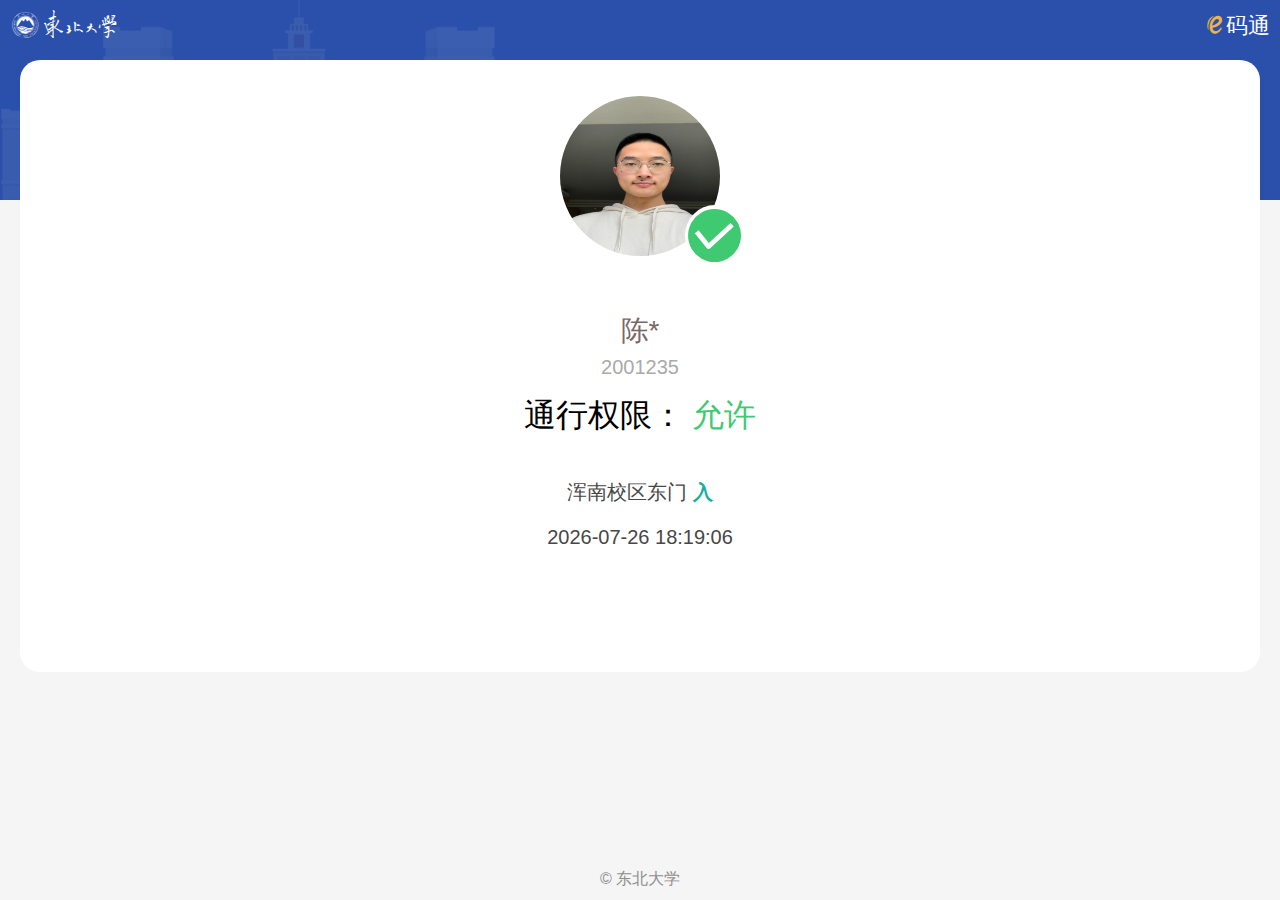
==== index.html @ 3d24f636 "Update index.html" ====
<!doctype html>
<!DOCTYPE html>
<html lang="">

<head>
    <meta charset="utf-8">
    <meta http-equiv="X-UA-Compatible" content="IE=edge">
    <meta content="width=device-width,initial-scale=1,maximum-scale=1,user-scalable=0" name="viewport">
    <title>fuckneu</title>
    <link href="./css/app.3beeee47.css" rel="preload" as="style">
    <link href="./css/chunk-vendors.fec8c032.css" rel="preload" as="style">
    <link href="./css/chunk-vendors.fec8c032.css" rel="stylesheet">
    <link href="./css/app.3beeee47.css" rel="stylesheet">
</head>

<body><noscript><strong>We're sorry but neu-ecode-web doesn't work properly without JavaScript enabled. Please enable it
            to continue.</strong></noscript>
    <div id="app">
        <div data-v-1db03a06="">
            <div data-v-1db03a06="" class="header">
                <div data-v-1db03a06="" class="header-logo">
                    <div data-v-1db03a06="" class="iconfont iconfont-left"></div>
                    <div data-v-1db03a06="" class="iconfont-right"><span data-v-1db03a06="" class="iconfont"></span><span data-v-1db03a06="">码通</span></div>
                </div>
            </div>
            <div data-v-1db03a06="" class="info-warp">
                <div data-v-1db03a06="" class="avater"><img data-v-1db03a06="" src="[data-uri]"
                        alt="头像加载失败">

                    <!----><span data-v-1db03a06="" class="iconfont iconfont-avater yes"></span>
                    <!---->
                </div>
                <div data-v-1db03a06="" class="user">
                    <div data-v-1db03a06="" class="name">陈*</div>
                    <div data-v-1db03a06="" class="code">2001235</div>
                </div>
                <div data-v-1db03a06="" class="pass"><span data-v-1db03a06="">通行权限：</span>
                    <!----><span data-v-1db03a06="" class="yes">允许</span>
                    <!---->
                </div>
                <div data-v-1db03a06="" class="address">浑南校区东门<span data-v-1db03a06=""> 入</span>
                    <p id="time" class="time">
                    </p>
                </div>
            </div>
            <div data-v-1db03a06="" class="footer">
                <div data-v-1db03a06="">© 东北大学</div>
            </div>
        </div>
    </div>
</body>

<script>
    var today = new Date();

    function c(x) {
        return String(x).padStart(2, '0')
    }
    var date = today.getFullYear() + '-' + c(today.getMonth() + 1) + '-' + c(today.getDate());
    var time = c(today.getHours()) + ":" + c(today.getMinutes()) + ":" + c(today.getSeconds());
    var dateTime = date + ' ' + time;
    document.getElementById("time").innerText = dateTime
    var input_string = decodeURI(window.location.hash)
    var data = input_string.substr(1, input_string.length).split(',')
</script>

</html>
---- css/app.3beeee47.css ----
@font-face {
    font-family: iconfont;
    src: url(../fonts/iconfont.ef275342.ttf) format("truetype")
}

.iconfont {
    font-family: iconfont!important;
    font-size: 16px;
    font-style: normal;
    -webkit-font-smoothing: antialiased;
    -moz-osx-font-smoothing: grayscale
}

.icon-home:before {
    content: "\e61b"
}

.icon-text:before {
    content: "\e61f"
}

.icon-rili:before {
    content: "\e620"
}

.icon-fa-home:before {
    content: "\e621"
}

.icon-fa-information:before {
    content: "\e622"
}

.icon-fa-application:before {
    content: "\e623"
}

.icon-rili_normal:before {
    content: "\e624"
}

.icon-fa_arrange:before {
    content: "\e625"
}

.icon-fa-exit:before {
    content: "\e626"
}

.icon-fa-book:before {
    content: "\e634"
}

.icon-fa-finance:before {
    content: "\e636"
}

.icon-fa-card:before {
    content: "\e637"
}

.icon-fa-wifi:before {
    content: "\e638"
}

.icon-information:before {
    content: "\e639"
}

.icon-app:before {
    content: "\e63e"
}

.icon-fa-email:before {
    content: "\e63f"
}

.icon-fa-affairs:before {
    content: "\e641"
}

.icon-fa-itinerary:before {
    content: "\e643"
}

.icon-fa-schedule:before {
    content: "\e644"
}

.icon-fa-subscription:before {
    content: "\e645"
}

.icon-fa-data:before {
    content: "\e646"
}

.icon-fa-news:before {
    content: "\e648"
}

.icon-fa-neu:before {
    content: "\e64a"
}

.icon-fa-user:before {
    content: "\e64c"
}

.icon-fa-add:before {
    content: "\e64d"
}

.icon-fa-collection:before {
    content: "\e64e"
}

.icon-fa-collection-fill:before {
    content: "\e650"
}

.icon-fa-list:before {
    content: "\e651"
}

.icon-fa-block:before {
    content: "\e652"
}

.icon-fa-delete:before {
    content: "\e653"
}

.icon-fa-editor:before {
    content: "\e654"
}

.icon-fa-notice:before {
    content: "\e655"
}

.icon-fa-set:before {
    content: "\e656"
}

.icon-fa-down-arrow:before {
    content: "\e657"
}

.icon-fa-left-arrow:before {
    content: "\e658"
}

.icon-fa-right-arrow:before {
    content: "\e659"
}

.icon-fa-trading:before {
    content: "\e65c"
}

.icon-fa-dine:before {
    content: "\e65d"
}

.icon-fa-shopping:before {
    content: "\e65e"
}

.icon-fa-close:before {
    content: "\e65f"
}

.icon-fa-new:before {
    content: "\e661"
}

.icon-fa-projector:before {
    content: "\e662"
}

.icon-fa-whiteboard:before {
    content: "\e663"
}

.icon-fa-stereo:before {
    content: "\e664"
}

.icon-fa-microphone:before {
    content: "\e665"
}

.icon-fa-circle:before {
    content: "\e666"
}

.icon-fa-circle-fill:before {
    content: "\e667"
}

.icon-fa-square-fill:before {
    content: "\e668"
}

.icon-fa-square:before {
    content: "\e669"
}

.icon-fa-search:before {
    content: "\e66a"
}

.icon-fa-circle-add:before {
    content: "\e66b"
}

.icon-fa-fill-check:before {
    content: "\e66c"
}

.icon-fa-book-fill:before {
    content: "\e66d"
}

.icon-fa-email-fill:before {
    content: "\e66e"
}

.icon-fa-financial-fill:before {
    content: "\e66f"
}

.icon-fa-oa-fill:before {
    content: "\e670"
}

.icon-fa-property-fill:before {
    content: "\e671"
}

.icon-fa-card-fill:before {
    content: "\e672"
}

.icon-fa-web-fill:before {
    content: "\e673"
}

.icon-fa-wifi-fill:before {
    content: "\e674"
}

.icon-fa-refresh:before {
    content: "\e675"
}

.icon-fa-upward:before {
    content: "\e676"
}

.icon-fa-down:before {
    content: "\e678"
}

.icon-fa-edit:before {
    content: "\e679"
}

.icon-fa-neu-zn:before {
    content: "\e67c"
}

.icon-fa-up-arrow:before {
    content: "\e67e"
}

.icon-fa-circle-left:before {
    content: "\e67f"
}

.icon-fa-circle-right:before {
    content: "\e680"
}

.icon-fa-circle-up:before {
    content: "\e681"
}

.icon-fa-circle-down:before {
    content: "\e682"
}

.icon-fa-neu-en:before {
    content: "\e683"
}

.icon-fa-left:before {
    content: "\e684"
}

.icon-fa-right:before {
    content: "\e685"
}

.icon-fa-circle-choose:before {
    content: "\e688"
}

.icon-fa-neu-logo:before {
    content: "\e689"
}

.icon-fa-badminton:before {
    content: "\e68a"
}

.icon-fa-clock:before {
    content: "\e68b"
}

.icon-fa-ping-pong:before {
    content: "\e68c"
}

.icon-fa-billiards:before {
    content: "\e68d"
}

.icon-fa-location:before {
    content: "\e68f"
}

.icon-fa-location-line:before {
    content: "\e690"
}

.icon-fa-telephone-line:before {
    content: "\e691"
}

.icon-fa-telephone-fill:before {
    content: "\e692"
}

.icon-fa-link:before {
    content: "\e693"
}

.icon-fa-scan-code:before {
    content: "\e694"
}

.icon-fa-code:before {
    content: "\e695"
}

.icon-fa-payment-succeeded:before {
    content: "\e696"
}

.icon-fa-payment-failed:before {
    content: "\e697"
}

.icon-fa-circle-download:before {
    content: "\e698"
}

.icon-fa-circle-download-fill:before {
    content: "\e699"
}

.icon-fa-search-fill:before {
    content: "\e69a"
}

.icon-fa-circle-disable:before {
    content: "\e69b"
}

.icon-fa-circle-disable-fill:before {
    content: "\e69c"
}

.icon-fa-warning:before {
    content: "\e69d"
}

.icon-fa-warning-fill:before {
    content: "\e69e"
}

.icon-fa-view:before {
    content: "\e69f"
}

.icon-fa-view-fill:before {
    content: "\e6a0"
}

.icon-fa-print:before {
    content: "\e6a1"
}

.icon-fa-print-fill:before {
    content: "\e6a2"
}

.icon-fa-camera:before {
    content: "\e6a3"
}

.icon-fa-camera-fill:before {
    content: "\e6a4"
}

.icon-fa-image:before {
    content: "\e6a5"
}

.icon-fa-seal:before {
    content: "\e6a6"
}

.icon-fa-seal-fill:before {
    content: "\e6a7"
}

.icon-fa-cloud-upload:before {
    content: "\e6a8"
}

.icon-fa-cloud-download:before {
    content: "\e6a9"
}

.icon-fa-share:before {
    content: "\e6aa"
}

.icon-fa-header:before {
    content: "\e6ab"
}

.icon-fa-header-fill:before {
    content: "\e6ac"
}

.icon-fa-basketball:before {
    content: "\e6ad"
}

.icon-fa-up-right-arrow:before {
    content: "\e6ae"
}

.icon-fa-down-right-arrow:before {
    content: "\e6af"
}

.icon-fa-circle-question:before {
    content: "\e6b0"
}

.icon-fa-down-left-arrow:before {
    content: "\e6b1"
}

.icon-fa-up-left-arrow:before {
    content: "\e6b2"
}

.icon-fa-circle-question-fill:before {
    content: "\e6b4"
}

.icon-fa-circle-info:before {
    content: "\e6b5"
}

.icon-fa-circle-info-fill:before {
    content: "\e6b6"
}

.icon-fa-fitness:before {
    content: "\e6b8"
}

.icon-fa-home-line:before {
    content: "\e6b9"
}

.icon-fa-voice-tube:before {
    content: "\e6ba"
}

.icon-fa-mute:before {
    content: "\e6bb"
}

.icon-fa-data-line:before {
    content: "\e6bc"
}

.icon-fa-logout:before {
    content: "\e6bd"
}

.icon-fa-e:before {
    content: "\e6be"
}

.icon-fa-needle:before {
    content: "\e6bf"
}

.icon-fa-needle-fill:before {
    content: "\e6c0"
}

.icon-fa-like:before {
    content: "\e6c1"
}

.icon-fa-dialog-box:before {
    content: "\e6c2"
}

.icon-fa-school-bus:before {
    content: "\e6c3"
}

.icon-fa-trophy:before {
    content: "\e6c4"
}

.icon-fa-thermometer:before {
    content: "\e6c5"
}

.icon-fa-temperature:before {
    content: "\e6c6"
}

.icon-fa-pills:before {
    content: "\e6c7"
}

.icon-fa-microscope:before {
    content: "\e6c8"
}

.icon-fa-love:before {
    content: "\e6c9"
}

.icon-fa-file:before {
    content: "\e6ca"
}

.icon-fa-address-book:before {
    content: "\e6cb"
}

.icon-fa-fingerprint:before {
    content: "\e6cc"
}

.icon-fa-label:before {
    content: "\e6cd"
}

.icon-fa-navigation:before {
    content: "\e6ce"
}

.icon-fa-books-line:before {
    content: "\e6cf"
}

.icon-fa-computer:before {
    content: "\e6d0"
}

.icon-fa-email-line:before {
    content: "\e6d1"
}

.icon-fa-headset:before {
    content: "\e6d2"
}

.icon-fa-lock:before {
    content: "\e6d3"
}

.icon-fa-mobile:before {
    content: "\e6d4"
}

.icon-fa-multi-user:before {
    content: "\e6d5"
}

.icon-fa-music:before {
    content: "\e6d6"
}

.icon-fa-top:before {
    content: "\e6d7"
}

.icon-fa-unlocking:before {
    content: "\e6d8"
}

.icon-fa-business-bag:before {
    content: "\e6d9"
}

.icon-fa-dashboard:before {
    content: "\e6da"
}

.icon-fa-database:before {
    content: "\e6db"
}

.icon-fa-flash-disk:before {
    content: "\e6dc"
}

.icon-fa-food:before {
    content: "\e6dd"
}

.icon-fa-laboratory:before {
    content: "\e6de"
}

.icon-fa-scientific-research:before {
    content: "\e6df"
}

.icon-fa-speed-up:before {
    content: "\e6e0"
}

.icon-fa-stationery:before {
    content: "\e6e1"
}

.icon-fa-guidepost:before {
    content: "\e6e2"
}

.icon-fa-schedule-line:before {
    content: "\e6e3"
}

.icon-fa-editor-line:before {
    content: "\e6e4"
}

.icon-fa-ellipsis:before {
    content: "\e6e5"
}

.icon-fa-shopping-bags:before {
    content: "\e6e6"
}

.icon-fa-sand-clock:before {
    content: "\e6e7"
}

.icon-fa-full-screen:before {
    content: "\e6e8"
}

.icon-fa-exit-full-screen:before {
    content: "\e6e9"
}

.icon-fa-full-screen2:before {
    content: "\e6ea"
}

.icon-fa-exit-full-screen2:before {
    content: "\e6eb"
}

.icon-fa-volleyball:before {
    content: "\e6ec"
}

.icon-fa-football:before {
    content: "\e6ed"
}

.icon-fa-tennis:before {
    content: "\e6ee"
}

.icon-fa-no-wifi:before {
    content: "\e6ef"
}

.icon-fa-zn:before {
    content: "\e6f0"
}

.icon-fa-en:before {
    content: "\e6f1"
}

.icon-fa-a-fill:before {
    content: "\e6f2"
}

.icon-fa-a-line:before {
    content: "\e6f3"
}

.icon-fa-4g-up:before {
    content: "\e6f4"
}

.icon-fa-4g-right:before {
    content: "\e6f5"
}

.icon-fa-5g-up:before {
    content: "\e6f6"
}

.icon-fa-5g-right:before {
    content: "\e6f7"
}

.icon-fa-security-fill:before {
    content: "\e6f8"
}

.icon-fa-security-line:before {
    content: "\e6f9"
}

.icon-fa-call-up:before {
    content: "\e6fa"
}

.icon-fa-call-up-fill:before {
    content: "\e6fb"
}

.icon-fa-close-eyes:before {
    content: "\e6fc"
}

.icon-fa-copyright-fill:before {
    content: "\e6fd"
}

.icon-fa-copyright-line:before {
    content: "\e6fe"
}

.icon-fa-cup:before {
    content: "\e6ff"
}

.icon-fa-no-view:before {
    content: "\e700"
}

.icon-fa-access-phone:before {
    content: "\e701"
}

.icon-fa-access-phone-fill:before {
    content: "\e702"
}

.icon-fa-cup2:before {
    content: "\e703"
}

.icon-fa-open-mail:before {
    content: "\e704"
}

.icon-fa-open-mail-fill:before {
    content: "\e705"
}

.icon-fa-cup-fill3:before {
    content: "\e706"
}

.icon-fa-cup-line3:before {
    content: "\e707"
}

.icon-fa-dialogue-line:before {
    content: "\e708"
}

.icon-fa-dialogue-fill:before {
    content: "\e709"
}

.icon-fa-send-email-fill:before {
    content: "\e70a"
}

.icon-fa-send-email-line:before {
    content: "\e70b"
}

.icon-fa-back:before {
    content: "\e70c"
}

.icon-fa-cut:before {
    content: "\e70d"
}

.icon-fa-medal:before {
    content: "\e70e"
}

.icon-fa-scissors:before {
    content: "\e70f"
}

.icon-fa-confirm-user:before {
    content: "\e710"
}

.icon-fa-del-email-fill:before {
    content: "\e711"
}

.icon-fa-del-email-line:before {
    content: "\e712"
}

.icon-fa-del-file:before {
    content: "\e713"
}

.icon-fa-skin-fill:before {
    content: "\e714"
}

.icon-fa-skin-line:before {
    content: "\e715"
}

.icon-fa-add-email-fill:before {
    content: "\e716"
}

.icon-fa-add-email-line:before {
    content: "\e717"
}

.icon-fa-add-file:before {
    content: "\e718"
}

.icon-fa-add-user:before {
    content: "\e719"
}

.icon-fa-mouse-fill:before {
    content: "\e71a"
}

.icon-fa-mouse-line:before {
    content: "\e71b"
}

.icon-fa-font-fill:before {
    content: "\e71c"
}

.icon-fa-font-line:before {
    content: "\e71d"
}

.icon-fa-key-fill:before {
    content: "\e71e"
}

.icon-fa-key-line:before {
    content: "\e71f"
}

.icon-fa-patent-line:before {
    content: "\e722"
}

.icon-fa-pills-fill:before {
    content: "\e723"
}

.icon-fa-depressed-fill:before {
    content: "\e724"
}

.icon-fa-depressed-line:before {
    content: "\e725"
}

.icon-fa-e-signature-line:before {
    content: "\e726"
}

.icon-fa-forbid-fill:before {
    content: "\e727"
}

.icon-fa-forbid-line:before {
    content: "\e728"
}

.icon-fa-link1:before {
    content: "\e729"
}

.icon-fa-link2:before {
    content: "\e72a"
}

.icon-fa-moon-line:before {
    content: "\e72b"
}

.icon-fa-more-fill:before {
    content: "\e72c"
}

.icon-fa-more-line:before {
    content: "\e72e"
}

.icon-fa-repair-line:before {
    content: "\e72f"
}

.icon-fa-erase-fill:before {
    content: "\e730"
}

.icon-fa-erase-line:before {
    content: "\e731"
}

.icon-fa-lightness:before {
    content: "\e732"
}

.icon-fa-money-fill:before {
    content: "\e733"
}

.icon-fa-money-line:before {
    content: "\e734"
}

.icon-fa-purse-fill:before {
    content: "\e735"
}

.icon-fa-purse-line:before {
    content: "\e736"
}

.icon-fa-sun-fill:before {
    content: "\e737"
}

.icon-fa-sun-line:before {
    content: "\e738"
}

.icon-fa-yuan:before {
    content: "\e739"
}

.icon-fa-calendar:before {
    content: "\e73a"
}

.icon-fa-lightning-fill:before {
    content: "\e73b"
}

.icon-fa-lightning-line:before {
    content: "\e73c"
}

.icon-fa-upload:before {
    content: "\e73d"
}

.icon-fa-video-fill:before {
    content: "\e73e"
}

.icon-fa-video-line:before {
    content: "\e73f"
}

.icon-fa-add-schedule:before {
    content: "\e740"
}

.icon-fa-attention-fill:before {
    content: "\e741"
}

.icon-fa-attention-line:before {
    content: "\e742"
}

.icon-fa-collect-label-line:before {
    content: "\e744"
}

.icon-fa-download-line:before {
    content: "\e745"
}

.icon-fa-idea-line:before {
    content: "\e746"
}

.icon-fa-layer-line:before {
    content: "\e747"
}

.icon-fa-smiling-fill:before {
    content: "\e748"
}

.icon-fa-smiling-line:before {
    content: "\e749"
}

.icon-fa-umbrella-fill:before {
    content: "\e74a"
}

.icon-fa-umbrella-line:before {
    content: "\e74b"
}

body {
    background-color: #f5f5f5;
    font-family: Helvetica Neue, Helvetica, PingFang SC, Microsoft YaHei, 微软雅黑, Arial, sans-serif
}

.header[data-v-2982471c] {
    width: 100vw;
    height: 200px;
    background: url(../img/header_bg.0edeaae9.png) #2e5bbf no-repeat 0 100%;
    background-size: contain
}

.header .header-logo[data-v-2982471c] {
    height: 48px;
    line-height: 48px
}

.iconfont[data-v-2982471c] {
    font-family: iconfont!important;
    font-style: normal;
    -webkit-font-smoothing: antialiased;
    -moz-osx-font-smoothing: grayscale
}

.iconfont-left[data-v-2982471c] {
    font-size: 30px;
    color: #fff;
    padding-left: 10px
}

.iconfont-right[data-v-2982471c] {
    text-align: right;
    padding-right: 10px;
    font-size: 22px;
    color: #fff
}

.iconfont-right .iconfont[data-v-2982471c] {
    color: #ecb546;
    font-size: 22px
}

.header .avatar[data-v-2982471c] {
    position: relative;
    top: -14px;
    width: 95px;
    height: 95px;
    border: 4px solid #fff;
    border-radius: 50%;
    overflow: hidden;
    margin: 0 auto;
    background: #fff
}

.header .avatar .iconfont-img[data-v-2982471c] {
    font-size: 95px;
    color: #ccc
}

.header .avatar img[data-v-2982471c] {
    width: 95px;
    height: 95px
}

.header .user[data-v-2982471c] {
    position: relative;
    top: -14px;
    color: #fff;
    text-align: center
}

.header .user .name[data-v-2982471c] {
    padding-right: 10px;
    font-size: 20px
}

.content[data-v-2982471c] {
    border-radius: 16px;
    background: #fff;
    margin: -26px 20px 0 20px;
    padding: 0 0 10px 0
}

.content .qr-code[data-v-2982471c] {
    min-height: 280px
}

.content .qr-code .code[data-v-2982471c] {
    width: 200px;
    height: 200px;
    margin: -10px auto 0;
    display: block
}

.content .qr-code .code-fail[data-v-2982471c] {
    border: 1px solid #949494;
    text-align: center;
    color: #949494
}

.content .qr-code .time[data-v-2982471c] {
    color: #949494;
    display: block;
    margin: 10px auto;
    text-align: center;
    font-size: 18px
}

.content .qr-code .red[data-v-2982471c] {
    color: red
}

.content .qr-code .green[data-v-2982471c] {
    color: #3fca72
}

.content .qr-code .iconfont-code[data-v-2982471c] {
    display: block;
    width: 36px;
    height: 36px;
    line-height: 36px;
    font-size: 30px;
    border-radius: 50%;
    text-align: center;
    background: #949494;
    color: #fff;
    position: relative;
    top: 112px;
    left: calc(50vw - 38px);
    border: 2px solid #fff
}

.content .pass[data-v-2982471c] {
    padding-left: 20px
}

.content .pass .main[data-v-2982471c] {
    font-size: 20px;
    color: #6d6d6d;
    font-weight: 700;
    margin-bottom: 6px
}

.content .pass .main-height[data-v-2982471c] {
    height: 200px
}

.content .pass .main .green[data-v-2982471c] {
    color: #3fca72
}

.content .pass .main .red[data-v-2982471c] {
    color: red
}

.content .pass .main .grey[data-v-2982471c] {
    color: #949494
}

.content .pass .main .no-tell[data-v-2982471c] {
    font-weight: 400;
    margin-left: 16px;
    font-size: 18px
}

.record[data-v-2982471c] {
    padding: 10px 20px
}

.record .title[data-v-2982471c] {
    margin: 0 0 14px 0;
    font-size: 17px;
    color: #474747
}

.record .one[data-v-2982471c] {
    display: flex;
    justify-content: space-between;
    margin-bottom: 6px;
    font-size: 16px;
    color: #626262
}

.record .one .left .iconfont[data-v-2982471c] {
    color: #e5be72;
    margin-right: 4px
}

.footer[data-v-2982471c] {
    padding: 10px;
    margin: 20px;
    text-align: center;
    background: #fff;
    border-radius: 12px;
    font-size: 12px
}

.footer img[data-v-2982471c] {
    width: 40px;
    height: 40px;
    margin-bottom: 4px
}

.header[data-v-1db03a06] {
    height: 200px;
    background: url(../img/header_bg.0edeaae9.png) #2b50ac no-repeat 0 0;
    background-size: contain
}

.header .header-logo[data-v-1db03a06] {
    display: flex;
    justify-content: space-between;
    height: 50px;
    line-height: 50px
}

.iconfont[data-v-1db03a06] {
    font-family: iconfont!important;
    font-style: normal;
    -webkit-font-smoothing: antialiased;
    -moz-osx-font-smoothing: grayscale
}

.iconfont-left[data-v-1db03a06] {
    font-size: 30px;
    color: #fff;
    padding-left: 10px
}

.iconfont-right[data-v-1db03a06] {
    text-align: right;
    padding-right: 10px;
    font-size: 22px;
    color: #fff
}

.iconfont-right .iconfont[data-v-1db03a06] {
    color: #ecb546;
    font-size: 22px
}

.info-warp[data-v-1db03a06] {
    height: 68vh;
    background: #fff;
    margin: -140px 20px 0;
    border-radius: 20px;
    text-align: center
}

.info-warp .avater[data-v-1db03a06] {
    min-height: 180px;
    padding-top: 4vh
}

.info-warp .avater .iconfont-avater-img[data-v-1db03a06] {
    font-size: 90px;
    width: 160px;
    height: 160px;
    border-radius: 50%;
    margin: 0 auto;
    border: 2px solid #949494;
    line-height: 160px
}

.info-warp .avater .iconfont-avater-img .iconfont[data-v-1db03a06] {
    font-size: 90px;
    color: #999
}

.info-warp .avater img[data-v-1db03a06] {
    width: 160px;
    height: 160px;
    border-radius: 50%
}

.info-warp .avater .iconfont-avater[data-v-1db03a06] {
    font-size: 60px;
    position: absolute;
    left: calc(50% + 45px);
    top: calc(160px + 5vh);
    background: #fff;
    border-radius: 50%
}

.info-warp .avater .yes[data-v-1db03a06] {
    color: #3fca72
}

.info-warp .avater .no[data-v-1db03a06] {
    color: #ff0808
}

.info-warp .avater .fail[data-v-1db03a06] {
    color: #949494
}

.info-warp .user[data-v-1db03a06] {
    margin-top: 4vh;
    margin-bottom: 15px;
    font-size: 28px;
    color: #786868
}

.info-warp .user .code[data-v-1db03a06] {
    font-size: 20px;
    color: #aaa;
    margin-top: 6px
}

.pass[data-v-1db03a06] {
    font-size: 32px;
    margin-bottom: 4.5vh
}

.pass .yes[data-v-1db03a06] {
    color: #3fca72
}

.pass .no[data-v-1db03a06] {
    color: #ff0808
}

.pass .fail[data-v-1db03a06] {
    color: #8f8f8f
}

.address[data-v-1db03a06] {
    font-size: 20px;
    margin-bottom: 10px;
    color: #474747
}

.address span[data-v-1db03a06] {
    color: #19aea0;
    font-weight: 700
}

.time[data-v-1db03a06] {
    font-size: 18px;
    color: #474747
}

.footer[data-v-1db03a06] {
    width: 200px;
    text-align: center;
    position: absolute;
    bottom: 10px;
    left: 50%;
    margin-left: -100px;
    color: #8e8e8e
}

.footer img[data-v-1db03a06] {
    width: 150px
}
---- css/chunk-vendors.fec8c032.css ----
html {
    -webkit-tap-highlight-color: transparent
}

body {
    margin: 0;
    font-family: -apple-system, BlinkMacSystemFont, Helvetica Neue, Helvetica, Segoe UI, Arial, Roboto, PingFang SC, miui, Hiragino Sans GB, Microsoft Yahei, sans-serif
}

a {
    text-decoration: none
}

button,
input,
textarea {
    color: inherit;
    font: inherit
}

[class*=van-]:focus,
a:focus,
button:focus,
input:focus,
textarea:focus {
    outline: 0
}

ol,
ul {
    margin: 0;
    padding: 0;
    list-style: none
}

.van-ellipsis {
    overflow: hidden;
    white-space: nowrap;
    text-overflow: ellipsis
}

.van-multi-ellipsis--l2 {
    -webkit-line-clamp: 2
}

.van-multi-ellipsis--l2,
.van-multi-ellipsis--l3 {
    display: -webkit-box;
    overflow: hidden;
    text-overflow: ellipsis;
    -webkit-box-orient: vertical
}

.van-multi-ellipsis--l3 {
    -webkit-line-clamp: 3
}

.van-clearfix:after {
    display: table;
    clear: both;
    content: ""
}

[class*=van-hairline]:after {
    position: absolute;
    box-sizing: border-box;
    content: " ";
    pointer-events: none;
    top: -50%;
    right: -50%;
    bottom: -50%;
    left: -50%;
    border: 0 solid #ebedf0;
    -webkit-transform: scale(.5);
    transform: scale(.5)
}

.van-hairline,
.van-hairline--bottom,
.van-hairline--left,
.van-hairline--right,
.van-hairline--surround,
.van-hairline--top,
.van-hairline--top-bottom {
    position: relative
}

.van-hairline--top:after {
    border-top-width: 1px
}

.van-hairline--left:after {
    border-left-width: 1px
}

.van-hairline--right:after {
    border-right-width: 1px
}

.van-hairline--bottom:after {
    border-bottom-width: 1px
}

.van-hairline--top-bottom:after,
.van-hairline-unset--top-bottom:after {
    border-width: 1px 0
}

.van-hairline--surround:after {
    border-width: 1px
}

@-webkit-keyframes van-slide-up-enter {
    0% {
        -webkit-transform: translate3d(0, 100%, 0);
        transform: translate3d(0, 100%, 0)
    }
}

@keyframes van-slide-up-enter {
    0% {
        -webkit-transform: translate3d(0, 100%, 0);
        transform: translate3d(0, 100%, 0)
    }
}

@-webkit-keyframes van-slide-up-leave {
    to {
        -webkit-transform: translate3d(0, 100%, 0);
        transform: translate3d(0, 100%, 0)
    }
}

@keyframes van-slide-up-leave {
    to {
        -webkit-transform: translate3d(0, 100%, 0);
        transform: translate3d(0, 100%, 0)
    }
}

@-webkit-keyframes van-slide-down-enter {
    0% {
        -webkit-transform: translate3d(0, -100%, 0);
        transform: translate3d(0, -100%, 0)
    }
}

@keyframes van-slide-down-enter {
    0% {
        -webkit-transform: translate3d(0, -100%, 0);
        transform: translate3d(0, -100%, 0)
    }
}

@-webkit-keyframes van-slide-down-leave {
    to {
        -webkit-transform: translate3d(0, -100%, 0);
        transform: translate3d(0, -100%, 0)
    }
}

@keyframes van-slide-down-leave {
    to {
        -webkit-transform: translate3d(0, -100%, 0);
        transform: translate3d(0, -100%, 0)
    }
}

@-webkit-keyframes van-slide-left-enter {
    0% {
        -webkit-transform: translate3d(-100%, 0, 0);
        transform: translate3d(-100%, 0, 0)
    }
}

@keyframes van-slide-left-enter {
    0% {
        -webkit-transform: translate3d(-100%, 0, 0);
        transform: translate3d(-100%, 0, 0)
    }
}

@-webkit-keyframes van-slide-left-leave {
    to {
        -webkit-transform: translate3d(-100%, 0, 0);
        transform: translate3d(-100%, 0, 0)
    }
}

@keyframes van-slide-left-leave {
    to {
        -webkit-transform: translate3d(-100%, 0, 0);
        transform: translate3d(-100%, 0, 0)
    }
}

@-webkit-keyframes van-slide-right-enter {
    0% {
        -webkit-transform: translate3d(100%, 0, 0);
        transform: translate3d(100%, 0, 0)
    }
}

@keyframes van-slide-right-enter {
    0% {
        -webkit-transform: translate3d(100%, 0, 0);
        transform: translate3d(100%, 0, 0)
    }
}

@-webkit-keyframes van-slide-right-leave {
    to {
        -webkit-transform: translate3d(100%, 0, 0);
        transform: translate3d(100%, 0, 0)
    }
}

@keyframes van-slide-right-leave {
    to {
        -webkit-transform: translate3d(100%, 0, 0);
        transform: translate3d(100%, 0, 0)
    }
}

@-webkit-keyframes van-fade-in {
    0% {
        opacity: 0
    }
    to {
        opacity: 1
    }
}

@keyframes van-fade-in {
    0% {
        opacity: 0
    }
    to {
        opacity: 1
    }
}

@-webkit-keyframes van-fade-out {
    0% {
        opacity: 1
    }
    to {
        opacity: 0
    }
}

@keyframes van-fade-out {
    0% {
        opacity: 1
    }
    to {
        opacity: 0
    }
}

@-webkit-keyframes van-rotate {
    0% {
        -webkit-transform: rotate(0);
        transform: rotate(0)
    }
    to {
        -webkit-transform: rotate(1turn);
        transform: rotate(1turn)
    }
}

@keyframes van-rotate {
    0% {
        -webkit-transform: rotate(0);
        transform: rotate(0)
    }
    to {
        -webkit-transform: rotate(1turn);
        transform: rotate(1turn)
    }
}

.van-fade-enter-active {
    -webkit-animation: van-fade-in .3s ease-out both;
    animation: van-fade-in .3s ease-out both
}

.van-fade-leave-active {
    -webkit-animation: van-fade-out .3s ease-in both;
    animation: van-fade-out .3s ease-in both
}

.van-slide-up-enter-active {
    -webkit-animation: van-slide-up-enter .3s ease-out both;
    animation: van-slide-up-enter .3s ease-out both
}

.van-slide-up-leave-active {
    -webkit-animation: van-slide-up-leave .3s ease-in both;
    animation: van-slide-up-leave .3s ease-in both
}

.van-slide-down-enter-active {
    -webkit-animation: van-slide-down-enter .3s ease-out both;
    animation: van-slide-down-enter .3s ease-out both
}

.van-slide-down-leave-active {
    -webkit-animation: van-slide-down-leave .3s ease-in both;
    animation: van-slide-down-leave .3s ease-in both
}

.van-slide-left-enter-active {
    -webkit-animation: van-slide-left-enter .3s ease-out both;
    animation: van-slide-left-enter .3s ease-out both
}

.van-slide-left-leave-active {
    -webkit-animation: van-slide-left-leave .3s ease-in both;
    animation: van-slide-left-leave .3s ease-in both
}

.van-slide-right-enter-active {
    -webkit-animation: van-slide-right-enter .3s ease-out both;
    animation: van-slide-right-enter .3s ease-out both
}

.van-slide-right-leave-active {
    -webkit-animation: van-slide-right-leave .3s ease-in both;
    animation: van-slide-right-leave .3s ease-in both
}

.van-row:after {
    display: table;
    clear: both;
    content: ""
}

.van-row--flex {
    display: -webkit-box;
    display: -webkit-flex;
    display: flex;
    -webkit-flex-wrap: wrap;
    flex-wrap: wrap
}

.van-row--flex:after {
    display: none
}

.van-row--justify-center {
    -webkit-box-pack: center;
    -webkit-justify-content: center;
    justify-content: center
}

.van-row--justify-end {
    -webkit-box-pack: end;
    -webkit-justify-content: flex-end;
    justify-content: flex-end
}

.van-row--justify-space-between {
    -webkit-box-pack: justify;
    -webkit-justify-content: space-between;
    justify-content: space-between
}

.van-row--justify-space-around {
    -webkit-justify-content: space-around;
    justify-content: space-around
}

.van-row--align-center {
    -webkit-box-align: center;
    -webkit-align-items: center;
    align-items: center
}

.van-row--align-bottom {
    -webkit-box-align: end;
    -webkit-align-items: flex-end;
    align-items: flex-end
}

.van-col {
    float: left;
    box-sizing: border-box;
    min-height: 1px
}

.van-col--1 {
    width: 4.16666667%
}

.van-col--offset-1 {
    margin-left: 4.16666667%
}

.van-col--2 {
    width: 8.33333333%
}

.van-col--offset-2 {
    margin-left: 8.33333333%
}

.van-col--3 {
    width: 12.5%
}

.van-col--offset-3 {
    margin-left: 12.5%
}

.van-col--4 {
    width: 16.66666667%
}

.van-col--offset-4 {
    margin-left: 16.66666667%
}

.van-col--5 {
    width: 20.83333333%
}

.van-col--offset-5 {
    margin-left: 20.83333333%
}

.van-col--6 {
    width: 25%
}

.van-col--offset-6 {
    margin-left: 25%
}

.van-col--7 {
    width: 29.16666667%
}

.van-col--offset-7 {
    margin-left: 29.16666667%
}

.van-col--8 {
    width: 33.33333333%
}

.van-col--offset-8 {
    margin-left: 33.33333333%
}

.van-col--9 {
    width: 37.5%
}

.van-col--offset-9 {
    margin-left: 37.5%
}

.van-col--10 {
    width: 41.66666667%
}

.van-col--offset-10 {
    margin-left: 41.66666667%
}

.van-col--11 {
    width: 45.83333333%
}

.van-col--offset-11 {
    margin-left: 45.83333333%
}

.van-col--12 {
    width: 50%
}

.van-col--offset-12 {
    margin-left: 50%
}

.van-col--13 {
    width: 54.16666667%
}

.van-col--offset-13 {
    margin-left: 54.16666667%
}

.van-col--14 {
    width: 58.33333333%
}

.van-col--offset-14 {
    margin-left: 58.33333333%
}

.van-col--15 {
    width: 62.5%
}

.van-col--offset-15 {
    margin-left: 62.5%
}

.van-col--16 {
    width: 66.66666667%
}

.van-col--offset-16 {
    margin-left: 66.66666667%
}

.van-col--17 {
    width: 70.83333333%
}

.van-col--offset-17 {
    margin-left: 70.83333333%
}

.van-col--18 {
    width: 75%
}

.van-col--offset-18 {
    margin-left: 75%
}

.van-col--19 {
    width: 79.16666667%
}

.van-col--offset-19 {
    margin-left: 79.16666667%
}

.van-col--20 {
    width: 83.33333333%
}

.van-col--offset-20 {
    margin-left: 83.33333333%
}

.van-col--21 {
    width: 87.5%
}

.van-col--offset-21 {
    margin-left: 87.5%
}

.van-col--22 {
    width: 91.66666667%
}

.van-col--offset-22 {
    margin-left: 91.66666667%
}

.van-col--23 {
    width: 95.83333333%
}

.van-col--offset-23 {
    margin-left: 95.83333333%
}

.van-col--24 {
    width: 100%
}

.van-col--offset-24 {
    margin-left: 100%
}
---- css/chunk-vendors.fec8c032.css ----
html {
    -webkit-tap-highlight-color: transparent
}

body {
    margin: 0;
    font-family: -apple-system, BlinkMacSystemFont, Helvetica Neue, Helvetica, Segoe UI, Arial, Roboto, PingFang SC, miui, Hiragino Sans GB, Microsoft Yahei, sans-serif
}

a {
    text-decoration: none
}

button,
input,
textarea {
    color: inherit;
    font: inherit
}

[class*=van-]:focus,
a:focus,
button:focus,
input:focus,
textarea:focus {
    outline: 0
}

ol,
ul {
    margin: 0;
    padding: 0;
    list-style: none
}

.van-ellipsis {
    overflow: hidden;
    white-space: nowrap;
    text-overflow: ellipsis
}

.van-multi-ellipsis--l2 {
    -webkit-line-clamp: 2
}

.van-multi-ellipsis--l2,
.van-multi-ellipsis--l3 {
    display: -webkit-box;
    overflow: hidden;
    text-overflow: ellipsis;
    -webkit-box-orient: vertical
}

.van-multi-ellipsis--l3 {
    -webkit-line-clamp: 3
}

.van-clearfix:after {
    display: table;
    clear: both;
    content: ""
}

[class*=van-hairline]:after {
    position: absolute;
    box-sizing: border-box;
    content: " ";
    pointer-events: none;
    top: -50%;
    right: -50%;
    bottom: -50%;
    left: -50%;
    border: 0 solid #ebedf0;
    -webkit-transform: scale(.5);
    transform: scale(.5)
}

.van-hairline,
.van-hairline--bottom,
.van-hairline--left,
.van-hairline--right,
.van-hairline--surround,
.van-hairline--top,
.van-hairline--top-bottom {
    position: relative
}

.van-hairline--top:after {
    border-top-width: 1px
}

.van-hairline--left:after {
    border-left-width: 1px
}

.van-hairline--right:after {
    border-right-width: 1px
}

.van-hairline--bottom:after {
    border-bottom-width: 1px
}

.van-hairline--top-bottom:after,
.van-hairline-unset--top-bottom:after {
    border-width: 1px 0
}

.van-hairline--surround:after {
    border-width: 1px
}

@-webkit-keyframes van-slide-up-enter {
    0% {
        -webkit-transform: translate3d(0, 100%, 0);
        transform: translate3d(0, 100%, 0)
    }
}

@keyframes van-slide-up-enter {
    0% {
        -webkit-transform: translate3d(0, 100%, 0);
        transform: translate3d(0, 100%, 0)
    }
}

@-webkit-keyframes van-slide-up-leave {
    to {
        -webkit-transform: translate3d(0, 100%, 0);
        transform: translate3d(0, 100%, 0)
    }
}

@keyframes van-slide-up-leave {
    to {
        -webkit-transform: translate3d(0, 100%, 0);
        transform: translate3d(0, 100%, 0)
    }
}

@-webkit-keyframes van-slide-down-enter {
    0% {
        -webkit-transform: translate3d(0, -100%, 0);
        transform: translate3d(0, -100%, 0)
    }
}

@keyframes van-slide-down-enter {
    0% {
        -webkit-transform: translate3d(0, -100%, 0);
        transform: translate3d(0, -100%, 0)
    }
}

@-webkit-keyframes van-slide-down-leave {
    to {
        -webkit-transform: translate3d(0, -100%, 0);
        transform: translate3d(0, -100%, 0)
    }
}

@keyframes van-slide-down-leave {
    to {
        -webkit-transform: translate3d(0, -100%, 0);
        transform: translate3d(0, -100%, 0)
    }
}

@-webkit-keyframes van-slide-left-enter {
    0% {
        -webkit-transform: translate3d(-100%, 0, 0);
        transform: translate3d(-100%, 0, 0)
    }
}

@keyframes van-slide-left-enter {
    0% {
        -webkit-transform: translate3d(-100%, 0, 0);
        transform: translate3d(-100%, 0, 0)
    }
}

@-webkit-keyframes van-slide-left-leave {
    to {
        -webkit-transform: translate3d(-100%, 0, 0);
        transform: translate3d(-100%, 0, 0)
    }
}

@keyframes van-slide-left-leave {
    to {
        -webkit-transform: translate3d(-100%, 0, 0);
        transform: translate3d(-100%, 0, 0)
    }
}

@-webkit-keyframes van-slide-right-enter {
    0% {
        -webkit-transform: translate3d(100%, 0, 0);
        transform: translate3d(100%, 0, 0)
    }
}

@keyframes van-slide-right-enter {
    0% {
        -webkit-transform: translate3d(100%, 0, 0);
        transform: translate3d(100%, 0, 0)
    }
}

@-webkit-keyframes van-slide-right-leave {
    to {
        -webkit-transform: translate3d(100%, 0, 0);
        transform: translate3d(100%, 0, 0)
    }
}

@keyframes van-slide-right-leave {
    to {
        -webkit-transform: translate3d(100%, 0, 0);
        transform: translate3d(100%, 0, 0)
    }
}

@-webkit-keyframes van-fade-in {
    0% {
        opacity: 0
    }
    to {
        opacity: 1
    }
}

@keyframes van-fade-in {
    0% {
        opacity: 0
    }
    to {
        opacity: 1
    }
}

@-webkit-keyframes van-fade-out {
    0% {
        opacity: 1
    }
    to {
        opacity: 0
    }
}

@keyframes van-fade-out {
    0% {
        opacity: 1
    }
    to {
        opacity: 0
    }
}

@-webkit-keyframes van-rotate {
    0% {
        -webkit-transform: rotate(0);
        transform: rotate(0)
    }
    to {
        -webkit-transform: rotate(1turn);
        transform: rotate(1turn)
    }
}

@keyframes van-rotate {
    0% {
        -webkit-transform: rotate(0);
        transform: rotate(0)
    }
    to {
        -webkit-transform: rotate(1turn);
        transform: rotate(1turn)
    }
}

.van-fade-enter-active {
    -webkit-animation: van-fade-in .3s ease-out both;
    animation: van-fade-in .3s ease-out both
}

.van-fade-leave-active {
    -webkit-animation: van-fade-out .3s ease-in both;
    animation: van-fade-out .3s ease-in both
}

.van-slide-up-enter-active {
    -webkit-animation: van-slide-up-enter .3s ease-out both;
    animation: van-slide-up-enter .3s ease-out both
}

.van-slide-up-leave-active {
    -webkit-animation: van-slide-up-leave .3s ease-in both;
    animation: van-slide-up-leave .3s ease-in both
}

.van-slide-down-enter-active {
    -webkit-animation: van-slide-down-enter .3s ease-out both;
    animation: van-slide-down-enter .3s ease-out both
}

.van-slide-down-leave-active {
    -webkit-animation: van-slide-down-leave .3s ease-in both;
    animation: van-slide-down-leave .3s ease-in both
}

.van-slide-left-enter-active {
    -webkit-animation: van-slide-left-enter .3s ease-out both;
    animation: van-slide-left-enter .3s ease-out both
}

.van-slide-left-leave-active {
    -webkit-animation: van-slide-left-leave .3s ease-in both;
    animation: van-slide-left-leave .3s ease-in both
}

.van-slide-right-enter-active {
    -webkit-animation: van-slide-right-enter .3s ease-out both;
    animation: van-slide-right-enter .3s ease-out both
}

.van-slide-right-leave-active {
    -webkit-animation: van-slide-right-leave .3s ease-in both;
    animation: van-slide-right-leave .3s ease-in both
}

.van-row:after {
    display: table;
    clear: both;
    content: ""
}

.van-row--flex {
    display: -webkit-box;
    display: -webkit-flex;
    display: flex;
    -webkit-flex-wrap: wrap;
    flex-wrap: wrap
}

.van-row--flex:after {
    display: none
}

.van-row--justify-center {
    -webkit-box-pack: center;
    -webkit-justify-content: center;
    justify-content: center
}

.van-row--justify-end {
    -webkit-box-pack: end;
    -webkit-justify-content: flex-end;
    justify-content: flex-end
}

.van-row--justify-space-between {
    -webkit-box-pack: justify;
    -webkit-justify-content: space-between;
    justify-content: space-between
}

.van-row--justify-space-around {
    -webkit-justify-content: space-around;
    justify-content: space-around
}

.van-row--align-center {
    -webkit-box-align: center;
    -webkit-align-items: center;
    align-items: center
}

.van-row--align-bottom {
    -webkit-box-align: end;
    -webkit-align-items: flex-end;
    align-items: flex-end
}

.van-col {
    float: left;
    box-sizing: border-box;
    min-height: 1px
}

.van-col--1 {
    width: 4.16666667%
}

.van-col--offset-1 {
    margin-left: 4.16666667%
}

.van-col--2 {
    width: 8.33333333%
}

.van-col--offset-2 {
    margin-left: 8.33333333%
}

.van-col--3 {
    width: 12.5%
}

.van-col--offset-3 {
    margin-left: 12.5%
}

.van-col--4 {
    width: 16.66666667%
}

.van-col--offset-4 {
    margin-left: 16.66666667%
}

.van-col--5 {
    width: 20.83333333%
}

.van-col--offset-5 {
    margin-left: 20.83333333%
}

.van-col--6 {
    width: 25%
}

.van-col--offset-6 {
    margin-left: 25%
}

.van-col--7 {
    width: 29.16666667%
}

.van-col--offset-7 {
    margin-left: 29.16666667%
}

.van-col--8 {
    width: 33.33333333%
}

.van-col--offset-8 {
    margin-left: 33.33333333%
}

.van-col--9 {
    width: 37.5%
}

.van-col--offset-9 {
    margin-left: 37.5%
}

.van-col--10 {
    width: 41.66666667%
}

.van-col--offset-10 {
    margin-left: 41.66666667%
}

.van-col--11 {
    width: 45.83333333%
}

.van-col--offset-11 {
    margin-left: 45.83333333%
}

.van-col--12 {
    width: 50%
}

.van-col--offset-12 {
    margin-left: 50%
}

.van-col--13 {
    width: 54.16666667%
}

.van-col--offset-13 {
    margin-left: 54.16666667%
}

.van-col--14 {
    width: 58.33333333%
}

.van-col--offset-14 {
    margin-left: 58.33333333%
}

.van-col--15 {
    width: 62.5%
}

.van-col--offset-15 {
    margin-left: 62.5%
}

.van-col--16 {
    width: 66.66666667%
}

.van-col--offset-16 {
    margin-left: 66.66666667%
}

.van-col--17 {
    width: 70.83333333%
}

.van-col--offset-17 {
    margin-left: 70.83333333%
}

.van-col--18 {
    width: 75%
}

.van-col--offset-18 {
    margin-left: 75%
}

.van-col--19 {
    width: 79.16666667%
}

.van-col--offset-19 {
    margin-left: 79.16666667%
}

.van-col--20 {
    width: 83.33333333%
}

.van-col--offset-20 {
    margin-left: 83.33333333%
}

.van-col--21 {
    width: 87.5%
}

.van-col--offset-21 {
    margin-left: 87.5%
}

.van-col--22 {
    width: 91.66666667%
}

.van-col--offset-22 {
    margin-left: 91.66666667%
}

.van-col--23 {
    width: 95.83333333%
}

.van-col--offset-23 {
    margin-left: 95.83333333%
}

.van-col--24 {
    width: 100%
}

.van-col--offset-24 {
    margin-left: 100%
}
---- css/app.3beeee47.css ----
@font-face {
    font-family: iconfont;
    src: url(../fonts/iconfont.ef275342.ttf) format("truetype")
}

.iconfont {
    font-family: iconfont!important;
    font-size: 16px;
    font-style: normal;
    -webkit-font-smoothing: antialiased;
    -moz-osx-font-smoothing: grayscale
}

.icon-home:before {
    content: "\e61b"
}

.icon-text:before {
    content: "\e61f"
}

.icon-rili:before {
    content: "\e620"
}

.icon-fa-home:before {
    content: "\e621"
}

.icon-fa-information:before {
    content: "\e622"
}

.icon-fa-application:before {
    content: "\e623"
}

.icon-rili_normal:before {
    content: "\e624"
}

.icon-fa_arrange:before {
    content: "\e625"
}

.icon-fa-exit:before {
    content: "\e626"
}

.icon-fa-book:before {
    content: "\e634"
}

.icon-fa-finance:before {
    content: "\e636"
}

.icon-fa-card:before {
    content: "\e637"
}

.icon-fa-wifi:before {
    content: "\e638"
}

.icon-information:before {
    content: "\e639"
}

.icon-app:before {
    content: "\e63e"
}

.icon-fa-email:before {
    content: "\e63f"
}

.icon-fa-affairs:before {
    content: "\e641"
}

.icon-fa-itinerary:before {
    content: "\e643"
}

.icon-fa-schedule:before {
    content: "\e644"
}

.icon-fa-subscription:before {
    content: "\e645"
}

.icon-fa-data:before {
    content: "\e646"
}

.icon-fa-news:before {
    content: "\e648"
}

.icon-fa-neu:before {
    content: "\e64a"
}

.icon-fa-user:before {
    content: "\e64c"
}

.icon-fa-add:before {
    content: "\e64d"
}

.icon-fa-collection:before {
    content: "\e64e"
}

.icon-fa-collection-fill:before {
    content: "\e650"
}

.icon-fa-list:before {
    content: "\e651"
}

.icon-fa-block:before {
    content: "\e652"
}

.icon-fa-delete:before {
    content: "\e653"
}

.icon-fa-editor:before {
    content: "\e654"
}

.icon-fa-notice:before {
    content: "\e655"
}

.icon-fa-set:before {
    content: "\e656"
}

.icon-fa-down-arrow:before {
    content: "\e657"
}

.icon-fa-left-arrow:before {
    content: "\e658"
}

.icon-fa-right-arrow:before {
    content: "\e659"
}

.icon-fa-trading:before {
    content: "\e65c"
}

.icon-fa-dine:before {
    content: "\e65d"
}

.icon-fa-shopping:before {
    content: "\e65e"
}

.icon-fa-close:before {
    content: "\e65f"
}

.icon-fa-new:before {
    content: "\e661"
}

.icon-fa-projector:before {
    content: "\e662"
}

.icon-fa-whiteboard:before {
    content: "\e663"
}

.icon-fa-stereo:before {
    content: "\e664"
}

.icon-fa-microphone:before {
    content: "\e665"
}

.icon-fa-circle:before {
    content: "\e666"
}

.icon-fa-circle-fill:before {
    content: "\e667"
}

.icon-fa-square-fill:before {
    content: "\e668"
}

.icon-fa-square:before {
    content: "\e669"
}

.icon-fa-search:before {
    content: "\e66a"
}

.icon-fa-circle-add:before {
    content: "\e66b"
}

.icon-fa-fill-check:before {
    content: "\e66c"
}

.icon-fa-book-fill:before {
    content: "\e66d"
}

.icon-fa-email-fill:before {
    content: "\e66e"
}

.icon-fa-financial-fill:before {
    content: "\e66f"
}

.icon-fa-oa-fill:before {
    content: "\e670"
}

.icon-fa-property-fill:before {
    content: "\e671"
}

.icon-fa-card-fill:before {
    content: "\e672"
}

.icon-fa-web-fill:before {
    content: "\e673"
}

.icon-fa-wifi-fill:before {
    content: "\e674"
}

.icon-fa-refresh:before {
    content: "\e675"
}

.icon-fa-upward:before {
    content: "\e676"
}

.icon-fa-down:before {
    content: "\e678"
}

.icon-fa-edit:before {
    content: "\e679"
}

.icon-fa-neu-zn:before {
    content: "\e67c"
}

.icon-fa-up-arrow:before {
    content: "\e67e"
}

.icon-fa-circle-left:before {
    content: "\e67f"
}

.icon-fa-circle-right:before {
    content: "\e680"
}

.icon-fa-circle-up:before {
    content: "\e681"
}

.icon-fa-circle-down:before {
    content: "\e682"
}

.icon-fa-neu-en:before {
    content: "\e683"
}

.icon-fa-left:before {
    content: "\e684"
}

.icon-fa-right:before {
    content: "\e685"
}

.icon-fa-circle-choose:before {
    content: "\e688"
}

.icon-fa-neu-logo:before {
    content: "\e689"
}

.icon-fa-badminton:before {
    content: "\e68a"
}

.icon-fa-clock:before {
    content: "\e68b"
}

.icon-fa-ping-pong:before {
    content: "\e68c"
}

.icon-fa-billiards:before {
    content: "\e68d"
}

.icon-fa-location:before {
    content: "\e68f"
}

.icon-fa-location-line:before {
    content: "\e690"
}

.icon-fa-telephone-line:before {
    content: "\e691"
}

.icon-fa-telephone-fill:before {
    content: "\e692"
}

.icon-fa-link:before {
    content: "\e693"
}

.icon-fa-scan-code:before {
    content: "\e694"
}

.icon-fa-code:before {
    content: "\e695"
}

.icon-fa-payment-succeeded:before {
    content: "\e696"
}

.icon-fa-payment-failed:before {
    content: "\e697"
}

.icon-fa-circle-download:before {
    content: "\e698"
}

.icon-fa-circle-download-fill:before {
    content: "\e699"
}

.icon-fa-search-fill:before {
    content: "\e69a"
}

.icon-fa-circle-disable:before {
    content: "\e69b"
}

.icon-fa-circle-disable-fill:before {
    content: "\e69c"
}

.icon-fa-warning:before {
    content: "\e69d"
}

.icon-fa-warning-fill:before {
    content: "\e69e"
}

.icon-fa-view:before {
    content: "\e69f"
}

.icon-fa-view-fill:before {
    content: "\e6a0"
}

.icon-fa-print:before {
    content: "\e6a1"
}

.icon-fa-print-fill:before {
    content: "\e6a2"
}

.icon-fa-camera:before {
    content: "\e6a3"
}

.icon-fa-camera-fill:before {
    content: "\e6a4"
}

.icon-fa-image:before {
    content: "\e6a5"
}

.icon-fa-seal:before {
    content: "\e6a6"
}

.icon-fa-seal-fill:before {
    content: "\e6a7"
}

.icon-fa-cloud-upload:before {
    content: "\e6a8"
}

.icon-fa-cloud-download:before {
    content: "\e6a9"
}

.icon-fa-share:before {
    content: "\e6aa"
}

.icon-fa-header:before {
    content: "\e6ab"
}

.icon-fa-header-fill:before {
    content: "\e6ac"
}

.icon-fa-basketball:before {
    content: "\e6ad"
}

.icon-fa-up-right-arrow:before {
    content: "\e6ae"
}

.icon-fa-down-right-arrow:before {
    content: "\e6af"
}

.icon-fa-circle-question:before {
    content: "\e6b0"
}

.icon-fa-down-left-arrow:before {
    content: "\e6b1"
}

.icon-fa-up-left-arrow:before {
    content: "\e6b2"
}

.icon-fa-circle-question-fill:before {
    content: "\e6b4"
}

.icon-fa-circle-info:before {
    content: "\e6b5"
}

.icon-fa-circle-info-fill:before {
    content: "\e6b6"
}

.icon-fa-fitness:before {
    content: "\e6b8"
}

.icon-fa-home-line:before {
    content: "\e6b9"
}

.icon-fa-voice-tube:before {
    content: "\e6ba"
}

.icon-fa-mute:before {
    content: "\e6bb"
}

.icon-fa-data-line:before {
    content: "\e6bc"
}

.icon-fa-logout:before {
    content: "\e6bd"
}

.icon-fa-e:before {
    content: "\e6be"
}

.icon-fa-needle:before {
    content: "\e6bf"
}

.icon-fa-needle-fill:before {
    content: "\e6c0"
}

.icon-fa-like:before {
    content: "\e6c1"
}

.icon-fa-dialog-box:before {
    content: "\e6c2"
}

.icon-fa-school-bus:before {
    content: "\e6c3"
}

.icon-fa-trophy:before {
    content: "\e6c4"
}

.icon-fa-thermometer:before {
    content: "\e6c5"
}

.icon-fa-temperature:before {
    content: "\e6c6"
}

.icon-fa-pills:before {
    content: "\e6c7"
}

.icon-fa-microscope:before {
    content: "\e6c8"
}

.icon-fa-love:before {
    content: "\e6c9"
}

.icon-fa-file:before {
    content: "\e6ca"
}

.icon-fa-address-book:before {
    content: "\e6cb"
}

.icon-fa-fingerprint:before {
    content: "\e6cc"
}

.icon-fa-label:before {
    content: "\e6cd"
}

.icon-fa-navigation:before {
    content: "\e6ce"
}

.icon-fa-books-line:before {
    content: "\e6cf"
}

.icon-fa-computer:before {
    content: "\e6d0"
}

.icon-fa-email-line:before {
    content: "\e6d1"
}

.icon-fa-headset:before {
    content: "\e6d2"
}

.icon-fa-lock:before {
    content: "\e6d3"
}

.icon-fa-mobile:before {
    content: "\e6d4"
}

.icon-fa-multi-user:before {
    content: "\e6d5"
}

.icon-fa-music:before {
    content: "\e6d6"
}

.icon-fa-top:before {
    content: "\e6d7"
}

.icon-fa-unlocking:before {
    content: "\e6d8"
}

.icon-fa-business-bag:before {
    content: "\e6d9"
}

.icon-fa-dashboard:before {
    content: "\e6da"
}

.icon-fa-database:before {
    content: "\e6db"
}

.icon-fa-flash-disk:before {
    content: "\e6dc"
}

.icon-fa-food:before {
    content: "\e6dd"
}

.icon-fa-laboratory:before {
    content: "\e6de"
}

.icon-fa-scientific-research:before {
    content: "\e6df"
}

.icon-fa-speed-up:before {
    content: "\e6e0"
}

.icon-fa-stationery:before {
    content: "\e6e1"
}

.icon-fa-guidepost:before {
    content: "\e6e2"
}

.icon-fa-schedule-line:before {
    content: "\e6e3"
}

.icon-fa-editor-line:before {
    content: "\e6e4"
}

.icon-fa-ellipsis:before {
    content: "\e6e5"
}

.icon-fa-shopping-bags:before {
    content: "\e6e6"
}

.icon-fa-sand-clock:before {
    content: "\e6e7"
}

.icon-fa-full-screen:before {
    content: "\e6e8"
}

.icon-fa-exit-full-screen:before {
    content: "\e6e9"
}

.icon-fa-full-screen2:before {
    content: "\e6ea"
}

.icon-fa-exit-full-screen2:before {
    content: "\e6eb"
}

.icon-fa-volleyball:before {
    content: "\e6ec"
}

.icon-fa-football:before {
    content: "\e6ed"
}

.icon-fa-tennis:before {
    content: "\e6ee"
}

.icon-fa-no-wifi:before {
    content: "\e6ef"
}

.icon-fa-zn:before {
    content: "\e6f0"
}

.icon-fa-en:before {
    content: "\e6f1"
}

.icon-fa-a-fill:before {
    content: "\e6f2"
}

.icon-fa-a-line:before {
    content: "\e6f3"
}

.icon-fa-4g-up:before {
    content: "\e6f4"
}

.icon-fa-4g-right:before {
    content: "\e6f5"
}

.icon-fa-5g-up:before {
    content: "\e6f6"
}

.icon-fa-5g-right:before {
    content: "\e6f7"
}

.icon-fa-security-fill:before {
    content: "\e6f8"
}

.icon-fa-security-line:before {
    content: "\e6f9"
}

.icon-fa-call-up:before {
    content: "\e6fa"
}

.icon-fa-call-up-fill:before {
    content: "\e6fb"
}

.icon-fa-close-eyes:before {
    content: "\e6fc"
}

.icon-fa-copyright-fill:before {
    content: "\e6fd"
}

.icon-fa-copyright-line:before {
    content: "\e6fe"
}

.icon-fa-cup:before {
    content: "\e6ff"
}

.icon-fa-no-view:before {
    content: "\e700"
}

.icon-fa-access-phone:before {
    content: "\e701"
}

.icon-fa-access-phone-fill:before {
    content: "\e702"
}

.icon-fa-cup2:before {
    content: "\e703"
}

.icon-fa-open-mail:before {
    content: "\e704"
}

.icon-fa-open-mail-fill:before {
    content: "\e705"
}

.icon-fa-cup-fill3:before {
    content: "\e706"
}

.icon-fa-cup-line3:before {
    content: "\e707"
}

.icon-fa-dialogue-line:before {
    content: "\e708"
}

.icon-fa-dialogue-fill:before {
    content: "\e709"
}

.icon-fa-send-email-fill:before {
    content: "\e70a"
}

.icon-fa-send-email-line:before {
    content: "\e70b"
}

.icon-fa-back:before {
    content: "\e70c"
}

.icon-fa-cut:before {
    content: "\e70d"
}

.icon-fa-medal:before {
    content: "\e70e"
}

.icon-fa-scissors:before {
    content: "\e70f"
}

.icon-fa-confirm-user:before {
    content: "\e710"
}

.icon-fa-del-email-fill:before {
    content: "\e711"
}

.icon-fa-del-email-line:before {
    content: "\e712"
}

.icon-fa-del-file:before {
    content: "\e713"
}

.icon-fa-skin-fill:before {
    content: "\e714"
}

.icon-fa-skin-line:before {
    content: "\e715"
}

.icon-fa-add-email-fill:before {
    content: "\e716"
}

.icon-fa-add-email-line:before {
    content: "\e717"
}

.icon-fa-add-file:before {
    content: "\e718"
}

.icon-fa-add-user:before {
    content: "\e719"
}

.icon-fa-mouse-fill:before {
    content: "\e71a"
}

.icon-fa-mouse-line:before {
    content: "\e71b"
}

.icon-fa-font-fill:before {
    content: "\e71c"
}

.icon-fa-font-line:before {
    content: "\e71d"
}

.icon-fa-key-fill:before {
    content: "\e71e"
}

.icon-fa-key-line:before {
    content: "\e71f"
}

.icon-fa-patent-line:before {
    content: "\e722"
}

.icon-fa-pills-fill:before {
    content: "\e723"
}

.icon-fa-depressed-fill:before {
    content: "\e724"
}

.icon-fa-depressed-line:before {
    content: "\e725"
}

.icon-fa-e-signature-line:before {
    content: "\e726"
}

.icon-fa-forbid-fill:before {
    content: "\e727"
}

.icon-fa-forbid-line:before {
    content: "\e728"
}

.icon-fa-link1:before {
    content: "\e729"
}

.icon-fa-link2:before {
    content: "\e72a"
}

.icon-fa-moon-line:before {
    content: "\e72b"
}

.icon-fa-more-fill:before {
    content: "\e72c"
}

.icon-fa-more-line:before {
    content: "\e72e"
}

.icon-fa-repair-line:before {
    content: "\e72f"
}

.icon-fa-erase-fill:before {
    content: "\e730"
}

.icon-fa-erase-line:before {
    content: "\e731"
}

.icon-fa-lightness:before {
    content: "\e732"
}

.icon-fa-money-fill:before {
    content: "\e733"
}

.icon-fa-money-line:before {
    content: "\e734"
}

.icon-fa-purse-fill:before {
    content: "\e735"
}

.icon-fa-purse-line:before {
    content: "\e736"
}

.icon-fa-sun-fill:before {
    content: "\e737"
}

.icon-fa-sun-line:before {
    content: "\e738"
}

.icon-fa-yuan:before {
    content: "\e739"
}

.icon-fa-calendar:before {
    content: "\e73a"
}

.icon-fa-lightning-fill:before {
    content: "\e73b"
}

.icon-fa-lightning-line:before {
    content: "\e73c"
}

.icon-fa-upload:before {
    content: "\e73d"
}

.icon-fa-video-fill:before {
    content: "\e73e"
}

.icon-fa-video-line:before {
    content: "\e73f"
}

.icon-fa-add-schedule:before {
    content: "\e740"
}

.icon-fa-attention-fill:before {
    content: "\e741"
}

.icon-fa-attention-line:before {
    content: "\e742"
}

.icon-fa-collect-label-line:before {
    content: "\e744"
}

.icon-fa-download-line:before {
    content: "\e745"
}

.icon-fa-idea-line:before {
    content: "\e746"
}

.icon-fa-layer-line:before {
    content: "\e747"
}

.icon-fa-smiling-fill:before {
    content: "\e748"
}

.icon-fa-smiling-line:before {
    content: "\e749"
}

.icon-fa-umbrella-fill:before {
    content: "\e74a"
}

.icon-fa-umbrella-line:before {
    content: "\e74b"
}

body {
    background-color: #f5f5f5;
    font-family: Helvetica Neue, Helvetica, PingFang SC, Microsoft YaHei, 微软雅黑, Arial, sans-serif
}

.header[data-v-2982471c] {
    width: 100vw;
    height: 200px;
    background: url(../img/header_bg.0edeaae9.png) #2e5bbf no-repeat 0 100%;
    background-size: contain
}

.header .header-logo[data-v-2982471c] {
    height: 48px;
    line-height: 48px
}

.iconfont[data-v-2982471c] {
    font-family: iconfont!important;
    font-style: normal;
    -webkit-font-smoothing: antialiased;
    -moz-osx-font-smoothing: grayscale
}

.iconfont-left[data-v-2982471c] {
    font-size: 30px;
    color: #fff;
    padding-left: 10px
}

.iconfont-right[data-v-2982471c] {
    text-align: right;
    padding-right: 10px;
    font-size: 22px;
    color: #fff
}

.iconfont-right .iconfont[data-v-2982471c] {
    color: #ecb546;
    font-size: 22px
}

.header .avatar[data-v-2982471c] {
    position: relative;
    top: -14px;
    width: 95px;
    height: 95px;
    border: 4px solid #fff;
    border-radius: 50%;
    overflow: hidden;
    margin: 0 auto;
    background: #fff
}

.header .avatar .iconfont-img[data-v-2982471c] {
    font-size: 95px;
    color: #ccc
}

.header .avatar img[data-v-2982471c] {
    width: 95px;
    height: 95px
}

.header .user[data-v-2982471c] {
    position: relative;
    top: -14px;
    color: #fff;
    text-align: center
}

.header .user .name[data-v-2982471c] {
    padding-right: 10px;
    font-size: 20px
}

.content[data-v-2982471c] {
    border-radius: 16px;
    background: #fff;
    margin: -26px 20px 0 20px;
    padding: 0 0 10px 0
}

.content .qr-code[data-v-2982471c] {
    min-height: 280px
}

.content .qr-code .code[data-v-2982471c] {
    width: 200px;
    height: 200px;
    margin: -10px auto 0;
    display: block
}

.content .qr-code .code-fail[data-v-2982471c] {
    border: 1px solid #949494;
    text-align: center;
    color: #949494
}

.content .qr-code .time[data-v-2982471c] {
    color: #949494;
    display: block;
    margin: 10px auto;
    text-align: center;
    font-size: 18px
}

.content .qr-code .red[data-v-2982471c] {
    color: red
}

.content .qr-code .green[data-v-2982471c] {
    color: #3fca72
}

.content .qr-code .iconfont-code[data-v-2982471c] {
    display: block;
    width: 36px;
    height: 36px;
    line-height: 36px;
    font-size: 30px;
    border-radius: 50%;
    text-align: center;
    background: #949494;
    color: #fff;
    position: relative;
    top: 112px;
    left: calc(50vw - 38px);
    border: 2px solid #fff
}

.content .pass[data-v-2982471c] {
    padding-left: 20px
}

.content .pass .main[data-v-2982471c] {
    font-size: 20px;
    color: #6d6d6d;
    font-weight: 700;
    margin-bottom: 6px
}

.content .pass .main-height[data-v-2982471c] {
    height: 200px
}

.content .pass .main .green[data-v-2982471c] {
    color: #3fca72
}

.content .pass .main .red[data-v-2982471c] {
    color: red
}

.content .pass .main .grey[data-v-2982471c] {
    color: #949494
}

.content .pass .main .no-tell[data-v-2982471c] {
    font-weight: 400;
    margin-left: 16px;
    font-size: 18px
}

.record[data-v-2982471c] {
    padding: 10px 20px
}

.record .title[data-v-2982471c] {
    margin: 0 0 14px 0;
    font-size: 17px;
    color: #474747
}

.record .one[data-v-2982471c] {
    display: flex;
    justify-content: space-between;
    margin-bottom: 6px;
    font-size: 16px;
    color: #626262
}

.record .one .left .iconfont[data-v-2982471c] {
    color: #e5be72;
    margin-right: 4px
}

.footer[data-v-2982471c] {
    padding: 10px;
    margin: 20px;
    text-align: center;
    background: #fff;
    border-radius: 12px;
    font-size: 12px
}

.footer img[data-v-2982471c] {
    width: 40px;
    height: 40px;
    margin-bottom: 4px
}

.header[data-v-1db03a06] {
    height: 200px;
    background: url(../img/header_bg.0edeaae9.png) #2b50ac no-repeat 0 0;
    background-size: contain
}

.header .header-logo[data-v-1db03a06] {
    display: flex;
    justify-content: space-between;
    height: 50px;
    line-height: 50px
}

.iconfont[data-v-1db03a06] {
    font-family: iconfont!important;
    font-style: normal;
    -webkit-font-smoothing: antialiased;
    -moz-osx-font-smoothing: grayscale
}

.iconfont-left[data-v-1db03a06] {
    font-size: 30px;
    color: #fff;
    padding-left: 10px
}

.iconfont-right[data-v-1db03a06] {
    text-align: right;
    padding-right: 10px;
    font-size: 22px;
    color: #fff
}

.iconfont-right .iconfont[data-v-1db03a06] {
    color: #ecb546;
    font-size: 22px
}

.info-warp[data-v-1db03a06] {
    height: 68vh;
    background: #fff;
    margin: -140px 20px 0;
    border-radius: 20px;
    text-align: center
}

.info-warp .avater[data-v-1db03a06] {
    min-height: 180px;
    padding-top: 4vh
}

.info-warp .avater .iconfont-avater-img[data-v-1db03a06] {
    font-size: 90px;
    width: 160px;
    height: 160px;
    border-radius: 50%;
    margin: 0 auto;
    border: 2px solid #949494;
    line-height: 160px
}

.info-warp .avater .iconfont-avater-img .iconfont[data-v-1db03a06] {
    font-size: 90px;
    color: #999
}

.info-warp .avater img[data-v-1db03a06] {
    width: 160px;
    height: 160px;
    border-radius: 50%
}

.info-warp .avater .iconfont-avater[data-v-1db03a06] {
    font-size: 60px;
    position: absolute;
    left: calc(50% + 45px);
    top: calc(160px + 5vh);
    background: #fff;
    border-radius: 50%
}

.info-warp .avater .yes[data-v-1db03a06] {
    color: #3fca72
}

.info-warp .avater .no[data-v-1db03a06] {
    color: #ff0808
}

.info-warp .avater .fail[data-v-1db03a06] {
    color: #949494
}

.info-warp .user[data-v-1db03a06] {
    margin-top: 4vh;
    margin-bottom: 15px;
    font-size: 28px;
    color: #786868
}

.info-warp .user .code[data-v-1db03a06] {
    font-size: 20px;
    color: #aaa;
    margin-top: 6px
}

.pass[data-v-1db03a06] {
    font-size: 32px;
    margin-bottom: 4.5vh
}

.pass .yes[data-v-1db03a06] {
    color: #3fca72
}

.pass .no[data-v-1db03a06] {
    color: #ff0808
}

.pass .fail[data-v-1db03a06] {
    color: #8f8f8f
}

.address[data-v-1db03a06] {
    font-size: 20px;
    margin-bottom: 10px;
    color: #474747
}

.address span[data-v-1db03a06] {
    color: #19aea0;
    font-weight: 700
}

.time[data-v-1db03a06] {
    font-size: 18px;
    color: #474747
}

.footer[data-v-1db03a06] {
    width: 200px;
    text-align: center;
    position: absolute;
    bottom: 10px;
    left: 50%;
    margin-left: -100px;
    color: #8e8e8e
}

.footer img[data-v-1db03a06] {
    width: 150px
}
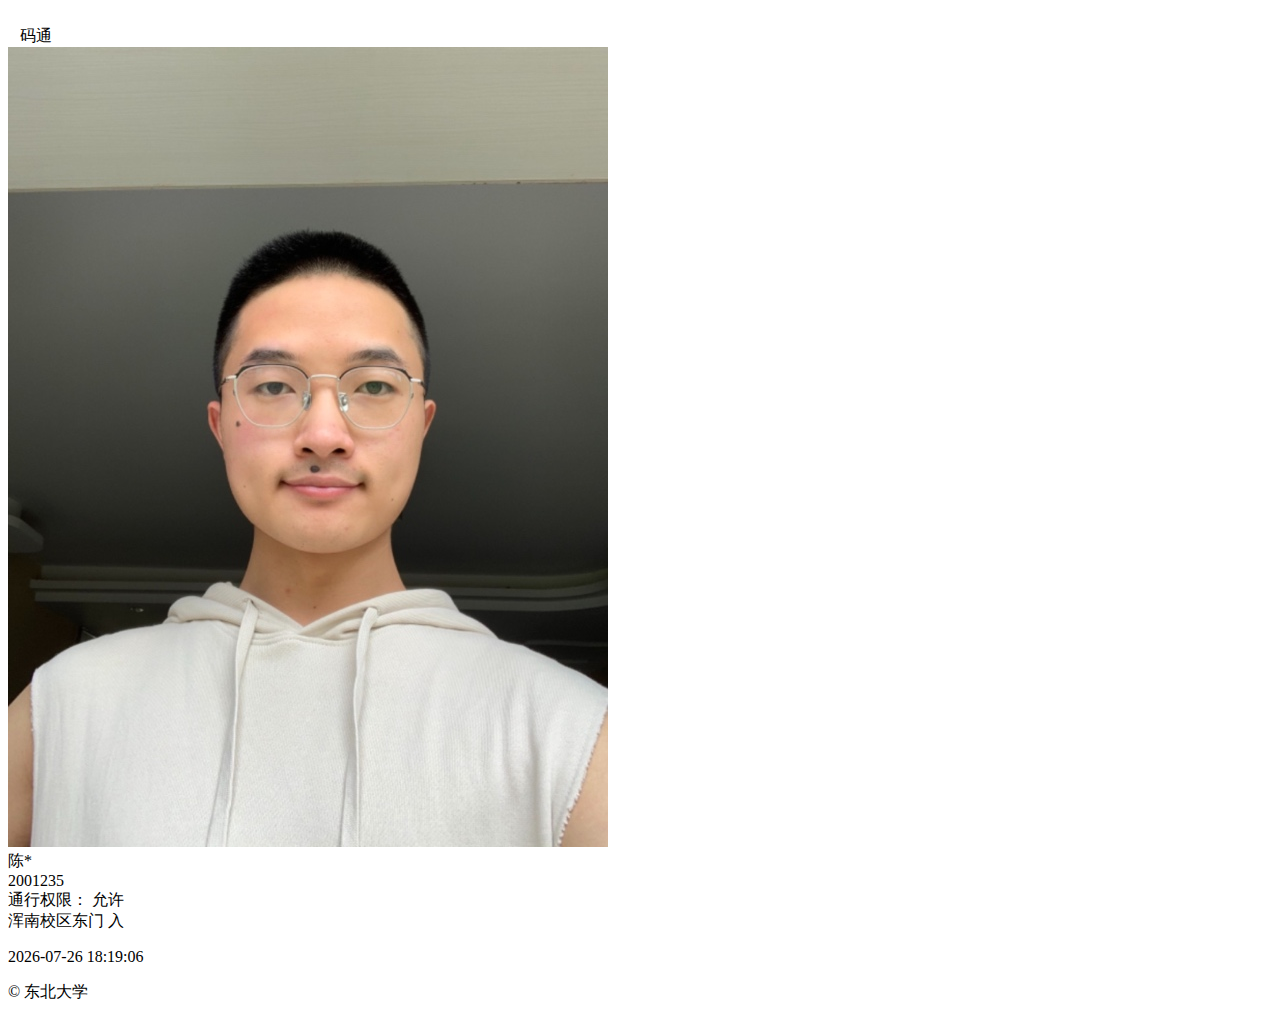
==== commit 83b6c109: "Update index.html" ====
--- a/index.html
+++ b/index.html
@@ -7,10 +7,10 @@
     <meta http-equiv="X-UA-Compatible" content="IE=edge">
     <meta content="width=device-width,initial-scale=1,maximum-scale=1,user-scalable=0" name="viewport">
     <title>fuckneu</title>
-    <link href="./css/app.3beeee47.css" rel="preload" as="style">
-    <link href="./css/chunk-vendors.fec8c032.css" rel="preload" as="style">
-    <link href="./css/chunk-vendors.fec8c032.css" rel="stylesheet">
-    <link href="./css/app.3beeee47.css" rel="stylesheet">
+    <link href="app.3beeee47.css" rel="preload" as="style">
+    <link href="chunk-vendors.fec8c032.css" rel="preload" as="style">
+    <link href="chunk-vendors.fec8c032.css" rel="stylesheet">
+    <link href="app.3beeee47.css" rel="stylesheet">
 </head>
 
 <body><noscript><strong>We're sorry but neu-ecode-web doesn't work properly without JavaScript enabled. Please enable it
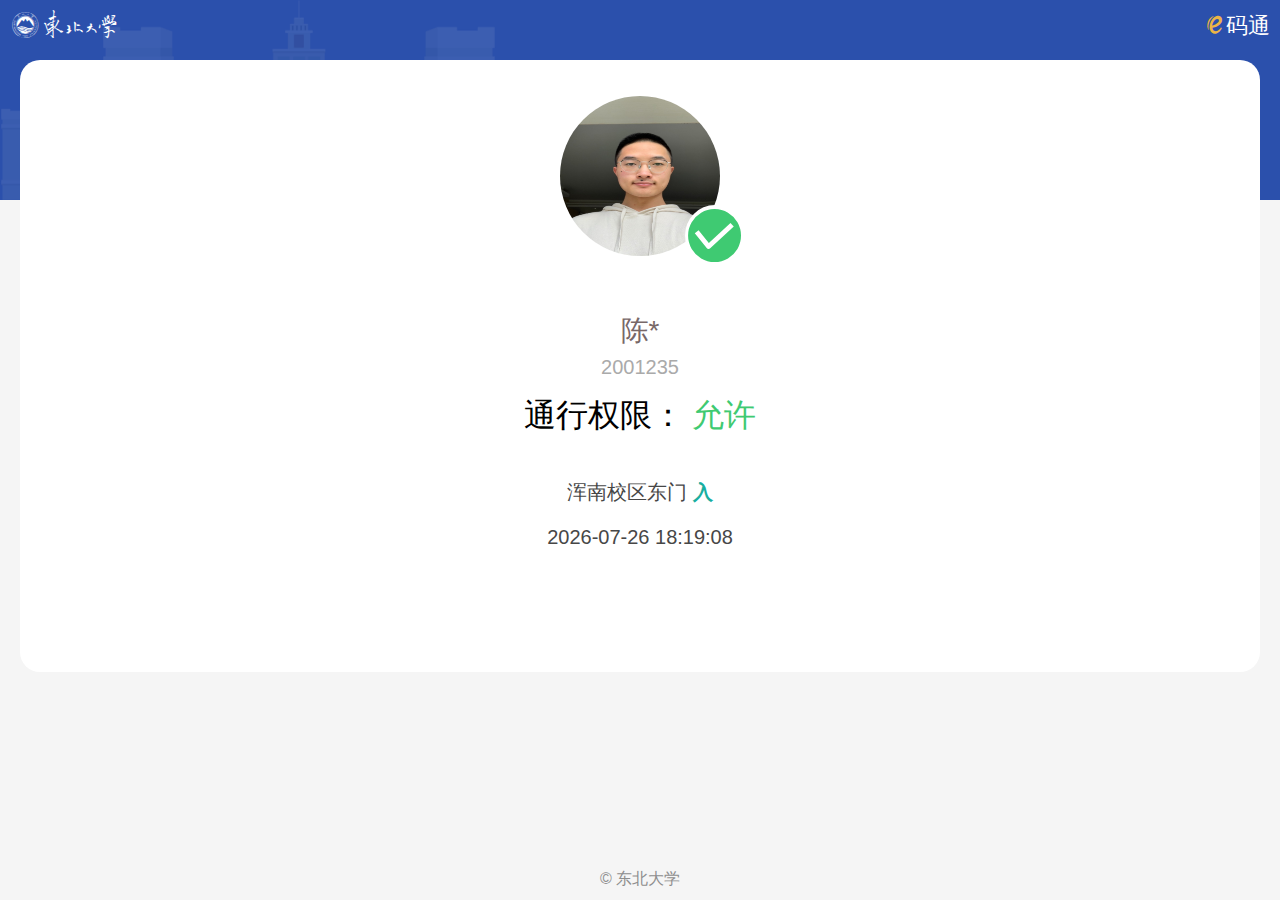
==== commit f1cd9127: "Update index.html" ====
--- a/index.html
+++ b/index.html
@@ -7,10 +7,10 @@
     <meta http-equiv="X-UA-Compatible" content="IE=edge">
     <meta content="width=device-width,initial-scale=1,maximum-scale=1,user-scalable=0" name="viewport">
     <title>fuckneu</title>
-    <link href="app.3beeee47.css" rel="preload" as="style">
+    <link href="main.css" rel="preload" as="style">
     <link href="chunk-vendors.fec8c032.css" rel="preload" as="style">
     <link href="chunk-vendors.fec8c032.css" rel="stylesheet">
-    <link href="app.3beeee47.css" rel="stylesheet">
+    <link href="main.css" rel="stylesheet">
 </head>
 
 <body><noscript><strong>We're sorry but neu-ecode-web doesn't work properly without JavaScript enabled. Please enable it
--- a/main.css
+++ b/main.css
@@ -0,0 +1,1416 @@
+@font-face {
+    font-family: iconfont;
+    src: url(../fonts/iconfont.ef275342.ttf) format("truetype")
+}
+
+.iconfont {
+    font-family: iconfont!important;
+    font-size: 16px;
+    font-style: normal;
+    -webkit-font-smoothing: antialiased;
+    -moz-osx-font-smoothing: grayscale
+}
+
+.icon-home:before {
+    content: "\e61b"
+}
+
+.icon-text:before {
+    content: "\e61f"
+}
+
+.icon-rili:before {
+    content: "\e620"
+}
+
+.icon-fa-home:before {
+    content: "\e621"
+}
+
+.icon-fa-information:before {
+    content: "\e622"
+}
+
+.icon-fa-application:before {
+    content: "\e623"
+}
+
+.icon-rili_normal:before {
+    content: "\e624"
+}
+
+.icon-fa_arrange:before {
+    content: "\e625"
+}
+
+.icon-fa-exit:before {
+    content: "\e626"
+}
+
+.icon-fa-book:before {
+    content: "\e634"
+}
+
+.icon-fa-finance:before {
+    content: "\e636"
+}
+
+.icon-fa-card:before {
+    content: "\e637"
+}
+
+.icon-fa-wifi:before {
+    content: "\e638"
+}
+
+.icon-information:before {
+    content: "\e639"
+}
+
+.icon-app:before {
+    content: "\e63e"
+}
+
+.icon-fa-email:before {
+    content: "\e63f"
+}
+
+.icon-fa-affairs:before {
+    content: "\e641"
+}
+
+.icon-fa-itinerary:before {
+    content: "\e643"
+}
+
+.icon-fa-schedule:before {
+    content: "\e644"
+}
+
+.icon-fa-subscription:before {
+    content: "\e645"
+}
+
+.icon-fa-data:before {
+    content: "\e646"
+}
+
+.icon-fa-news:before {
+    content: "\e648"
+}
+
+.icon-fa-neu:before {
+    content: "\e64a"
+}
+
+.icon-fa-user:before {
+    content: "\e64c"
+}
+
+.icon-fa-add:before {
+    content: "\e64d"
+}
+
+.icon-fa-collection:before {
+    content: "\e64e"
+}
+
+.icon-fa-collection-fill:before {
+    content: "\e650"
+}
+
+.icon-fa-list:before {
+    content: "\e651"
+}
+
+.icon-fa-block:before {
+    content: "\e652"
+}
+
+.icon-fa-delete:before {
+    content: "\e653"
+}
+
+.icon-fa-editor:before {
+    content: "\e654"
+}
+
+.icon-fa-notice:before {
+    content: "\e655"
+}
+
+.icon-fa-set:before {
+    content: "\e656"
+}
+
+.icon-fa-down-arrow:before {
+    content: "\e657"
+}
+
+.icon-fa-left-arrow:before {
+    content: "\e658"
+}
+
+.icon-fa-right-arrow:before {
+    content: "\e659"
+}
+
+.icon-fa-trading:before {
+    content: "\e65c"
+}
+
+.icon-fa-dine:before {
+    content: "\e65d"
+}
+
+.icon-fa-shopping:before {
+    content: "\e65e"
+}
+
+.icon-fa-close:before {
+    content: "\e65f"
+}
+
+.icon-fa-new:before {
+    content: "\e661"
+}
+
+.icon-fa-projector:before {
+    content: "\e662"
+}
+
+.icon-fa-whiteboard:before {
+    content: "\e663"
+}
+
+.icon-fa-stereo:before {
+    content: "\e664"
+}
+
+.icon-fa-microphone:before {
+    content: "\e665"
+}
+
+.icon-fa-circle:before {
+    content: "\e666"
+}
+
+.icon-fa-circle-fill:before {
+    content: "\e667"
+}
+
+.icon-fa-square-fill:before {
+    content: "\e668"
+}
+
+.icon-fa-square:before {
+    content: "\e669"
+}
+
+.icon-fa-search:before {
+    content: "\e66a"
+}
+
+.icon-fa-circle-add:before {
+    content: "\e66b"
+}
+
+.icon-fa-fill-check:before {
+    content: "\e66c"
+}
+
+.icon-fa-book-fill:before {
+    content: "\e66d"
+}
+
+.icon-fa-email-fill:before {
+    content: "\e66e"
+}
+
+.icon-fa-financial-fill:before {
+    content: "\e66f"
+}
+
+.icon-fa-oa-fill:before {
+    content: "\e670"
+}
+
+.icon-fa-property-fill:before {
+    content: "\e671"
+}
+
+.icon-fa-card-fill:before {
+    content: "\e672"
+}
+
+.icon-fa-web-fill:before {
+    content: "\e673"
+}
+
+.icon-fa-wifi-fill:before {
+    content: "\e674"
+}
+
+.icon-fa-refresh:before {
+    content: "\e675"
+}
+
+.icon-fa-upward:before {
+    content: "\e676"
+}
+
+.icon-fa-down:before {
+    content: "\e678"
+}
+
+.icon-fa-edit:before {
+    content: "\e679"
+}
+
+.icon-fa-neu-zn:before {
+    content: "\e67c"
+}
+
+.icon-fa-up-arrow:before {
+    content: "\e67e"
+}
+
+.icon-fa-circle-left:before {
+    content: "\e67f"
+}
+
+.icon-fa-circle-right:before {
+    content: "\e680"
+}
+
+.icon-fa-circle-up:before {
+    content: "\e681"
+}
+
+.icon-fa-circle-down:before {
+    content: "\e682"
+}
+
+.icon-fa-neu-en:before {
+    content: "\e683"
+}
+
+.icon-fa-left:before {
+    content: "\e684"
+}
+
+.icon-fa-right:before {
+    content: "\e685"
+}
+
+.icon-fa-circle-choose:before {
+    content: "\e688"
+}
+
+.icon-fa-neu-logo:before {
+    content: "\e689"
+}
+
+.icon-fa-badminton:before {
+    content: "\e68a"
+}
+
+.icon-fa-clock:before {
+    content: "\e68b"
+}
+
+.icon-fa-ping-pong:before {
+    content: "\e68c"
+}
+
+.icon-fa-billiards:before {
+    content: "\e68d"
+}
+
+.icon-fa-location:before {
+    content: "\e68f"
+}
+
+.icon-fa-location-line:before {
+    content: "\e690"
+}
+
+.icon-fa-telephone-line:before {
+    content: "\e691"
+}
+
+.icon-fa-telephone-fill:before {
+    content: "\e692"
+}
+
+.icon-fa-link:before {
+    content: "\e693"
+}
+
+.icon-fa-scan-code:before {
+    content: "\e694"
+}
+
+.icon-fa-code:before {
+    content: "\e695"
+}
+
+.icon-fa-payment-succeeded:before {
+    content: "\e696"
+}
+
+.icon-fa-payment-failed:before {
+    content: "\e697"
+}
+
+.icon-fa-circle-download:before {
+    content: "\e698"
+}
+
+.icon-fa-circle-download-fill:before {
+    content: "\e699"
+}
+
+.icon-fa-search-fill:before {
+    content: "\e69a"
+}
+
+.icon-fa-circle-disable:before {
+    content: "\e69b"
+}
+
+.icon-fa-circle-disable-fill:before {
+    content: "\e69c"
+}
+
+.icon-fa-warning:before {
+    content: "\e69d"
+}
+
+.icon-fa-warning-fill:before {
+    content: "\e69e"
+}
+
+.icon-fa-view:before {
+    content: "\e69f"
+}
+
+.icon-fa-view-fill:before {
+    content: "\e6a0"
+}
+
+.icon-fa-print:before {
+    content: "\e6a1"
+}
+
+.icon-fa-print-fill:before {
+    content: "\e6a2"
+}
+
+.icon-fa-camera:before {
+    content: "\e6a3"
+}
+
+.icon-fa-camera-fill:before {
+    content: "\e6a4"
+}
+
+.icon-fa-image:before {
+    content: "\e6a5"
+}
+
+.icon-fa-seal:before {
+    content: "\e6a6"
+}
+
+.icon-fa-seal-fill:before {
+    content: "\e6a7"
+}
+
+.icon-fa-cloud-upload:before {
+    content: "\e6a8"
+}
+
+.icon-fa-cloud-download:before {
+    content: "\e6a9"
+}
+
+.icon-fa-share:before {
+    content: "\e6aa"
+}
+
+.icon-fa-header:before {
+    content: "\e6ab"
+}
+
+.icon-fa-header-fill:before {
+    content: "\e6ac"
+}
+
+.icon-fa-basketball:before {
+    content: "\e6ad"
+}
+
+.icon-fa-up-right-arrow:before {
+    content: "\e6ae"
+}
+
+.icon-fa-down-right-arrow:before {
+    content: "\e6af"
+}
+
+.icon-fa-circle-question:before {
+    content: "\e6b0"
+}
+
+.icon-fa-down-left-arrow:before {
+    content: "\e6b1"
+}
+
+.icon-fa-up-left-arrow:before {
+    content: "\e6b2"
+}
+
+.icon-fa-circle-question-fill:before {
+    content: "\e6b4"
+}
+
+.icon-fa-circle-info:before {
+    content: "\e6b5"
+}
+
+.icon-fa-circle-info-fill:before {
+    content: "\e6b6"
+}
+
+.icon-fa-fitness:before {
+    content: "\e6b8"
+}
+
+.icon-fa-home-line:before {
+    content: "\e6b9"
+}
+
+.icon-fa-voice-tube:before {
+    content: "\e6ba"
+}
+
+.icon-fa-mute:before {
+    content: "\e6bb"
+}
+
+.icon-fa-data-line:before {
+    content: "\e6bc"
+}
+
+.icon-fa-logout:before {
+    content: "\e6bd"
+}
+
+.icon-fa-e:before {
+    content: "\e6be"
+}
+
+.icon-fa-needle:before {
+    content: "\e6bf"
+}
+
+.icon-fa-needle-fill:before {
+    content: "\e6c0"
+}
+
+.icon-fa-like:before {
+    content: "\e6c1"
+}
+
+.icon-fa-dialog-box:before {
+    content: "\e6c2"
+}
+
+.icon-fa-school-bus:before {
+    content: "\e6c3"
+}
+
+.icon-fa-trophy:before {
+    content: "\e6c4"
+}
+
+.icon-fa-thermometer:before {
+    content: "\e6c5"
+}
+
+.icon-fa-temperature:before {
+    content: "\e6c6"
+}
+
+.icon-fa-pills:before {
+    content: "\e6c7"
+}
+
+.icon-fa-microscope:before {
+    content: "\e6c8"
+}
+
+.icon-fa-love:before {
+    content: "\e6c9"
+}
+
+.icon-fa-file:before {
+    content: "\e6ca"
+}
+
+.icon-fa-address-book:before {
+    content: "\e6cb"
+}
+
+.icon-fa-fingerprint:before {
+    content: "\e6cc"
+}
+
+.icon-fa-label:before {
+    content: "\e6cd"
+}
+
+.icon-fa-navigation:before {
+    content: "\e6ce"
+}
+
+.icon-fa-books-line:before {
+    content: "\e6cf"
+}
+
+.icon-fa-computer:before {
+    content: "\e6d0"
+}
+
+.icon-fa-email-line:before {
+    content: "\e6d1"
+}
+
+.icon-fa-headset:before {
+    content: "\e6d2"
+}
+
+.icon-fa-lock:before {
+    content: "\e6d3"
+}
+
+.icon-fa-mobile:before {
+    content: "\e6d4"
+}
+
+.icon-fa-multi-user:before {
+    content: "\e6d5"
+}
+
+.icon-fa-music:before {
+    content: "\e6d6"
+}
+
+.icon-fa-top:before {
+    content: "\e6d7"
+}
+
+.icon-fa-unlocking:before {
+    content: "\e6d8"
+}
+
+.icon-fa-business-bag:before {
+    content: "\e6d9"
+}
+
+.icon-fa-dashboard:before {
+    content: "\e6da"
+}
+
+.icon-fa-database:before {
+    content: "\e6db"
+}
+
+.icon-fa-flash-disk:before {
+    content: "\e6dc"
+}
+
+.icon-fa-food:before {
+    content: "\e6dd"
+}
+
+.icon-fa-laboratory:before {
+    content: "\e6de"
+}
+
+.icon-fa-scientific-research:before {
+    content: "\e6df"
+}
+
+.icon-fa-speed-up:before {
+    content: "\e6e0"
+}
+
+.icon-fa-stationery:before {
+    content: "\e6e1"
+}
+
+.icon-fa-guidepost:before {
+    content: "\e6e2"
+}
+
+.icon-fa-schedule-line:before {
+    content: "\e6e3"
+}
+
+.icon-fa-editor-line:before {
+    content: "\e6e4"
+}
+
+.icon-fa-ellipsis:before {
+    content: "\e6e5"
+}
+
+.icon-fa-shopping-bags:before {
+    content: "\e6e6"
+}
+
+.icon-fa-sand-clock:before {
+    content: "\e6e7"
+}
+
+.icon-fa-full-screen:before {
+    content: "\e6e8"
+}
+
+.icon-fa-exit-full-screen:before {
+    content: "\e6e9"
+}
+
+.icon-fa-full-screen2:before {
+    content: "\e6ea"
+}
+
+.icon-fa-exit-full-screen2:before {
+    content: "\e6eb"
+}
+
+.icon-fa-volleyball:before {
+    content: "\e6ec"
+}
+
+.icon-fa-football:before {
+    content: "\e6ed"
+}
+
+.icon-fa-tennis:before {
+    content: "\e6ee"
+}
+
+.icon-fa-no-wifi:before {
+    content: "\e6ef"
+}
+
+.icon-fa-zn:before {
+    content: "\e6f0"
+}
+
+.icon-fa-en:before {
+    content: "\e6f1"
+}
+
+.icon-fa-a-fill:before {
+    content: "\e6f2"
+}
+
+.icon-fa-a-line:before {
+    content: "\e6f3"
+}
+
+.icon-fa-4g-up:before {
+    content: "\e6f4"
+}
+
+.icon-fa-4g-right:before {
+    content: "\e6f5"
+}
+
+.icon-fa-5g-up:before {
+    content: "\e6f6"
+}
+
+.icon-fa-5g-right:before {
+    content: "\e6f7"
+}
+
+.icon-fa-security-fill:before {
+    content: "\e6f8"
+}
+
+.icon-fa-security-line:before {
+    content: "\e6f9"
+}
+
+.icon-fa-call-up:before {
+    content: "\e6fa"
+}
+
+.icon-fa-call-up-fill:before {
+    content: "\e6fb"
+}
+
+.icon-fa-close-eyes:before {
+    content: "\e6fc"
+}
+
+.icon-fa-copyright-fill:before {
+    content: "\e6fd"
+}
+
+.icon-fa-copyright-line:before {
+    content: "\e6fe"
+}
+
+.icon-fa-cup:before {
+    content: "\e6ff"
+}
+
+.icon-fa-no-view:before {
+    content: "\e700"
+}
+
+.icon-fa-access-phone:before {
+    content: "\e701"
+}
+
+.icon-fa-access-phone-fill:before {
+    content: "\e702"
+}
+
+.icon-fa-cup2:before {
+    content: "\e703"
+}
+
+.icon-fa-open-mail:before {
+    content: "\e704"
+}
+
+.icon-fa-open-mail-fill:before {
+    content: "\e705"
+}
+
+.icon-fa-cup-fill3:before {
+    content: "\e706"
+}
+
+.icon-fa-cup-line3:before {
+    content: "\e707"
+}
+
+.icon-fa-dialogue-line:before {
+    content: "\e708"
+}
+
+.icon-fa-dialogue-fill:before {
+    content: "\e709"
+}
+
+.icon-fa-send-email-fill:before {
+    content: "\e70a"
+}
+
+.icon-fa-send-email-line:before {
+    content: "\e70b"
+}
+
+.icon-fa-back:before {
+    content: "\e70c"
+}
+
+.icon-fa-cut:before {
+    content: "\e70d"
+}
+
+.icon-fa-medal:before {
+    content: "\e70e"
+}
+
+.icon-fa-scissors:before {
+    content: "\e70f"
+}
+
+.icon-fa-confirm-user:before {
+    content: "\e710"
+}
+
+.icon-fa-del-email-fill:before {
+    content: "\e711"
+}
+
+.icon-fa-del-email-line:before {
+    content: "\e712"
+}
+
+.icon-fa-del-file:before {
+    content: "\e713"
+}
+
+.icon-fa-skin-fill:before {
+    content: "\e714"
+}
+
+.icon-fa-skin-line:before {
+    content: "\e715"
+}
+
+.icon-fa-add-email-fill:before {
+    content: "\e716"
+}
+
+.icon-fa-add-email-line:before {
+    content: "\e717"
+}
+
+.icon-fa-add-file:before {
+    content: "\e718"
+}
+
+.icon-fa-add-user:before {
+    content: "\e719"
+}
+
+.icon-fa-mouse-fill:before {
+    content: "\e71a"
+}
+
+.icon-fa-mouse-line:before {
+    content: "\e71b"
+}
+
+.icon-fa-font-fill:before {
+    content: "\e71c"
+}
+
+.icon-fa-font-line:before {
+    content: "\e71d"
+}
+
+.icon-fa-key-fill:before {
+    content: "\e71e"
+}
+
+.icon-fa-key-line:before {
+    content: "\e71f"
+}
+
+.icon-fa-patent-line:before {
+    content: "\e722"
+}
+
+.icon-fa-pills-fill:before {
+    content: "\e723"
+}
+
+.icon-fa-depressed-fill:before {
+    content: "\e724"
+}
+
+.icon-fa-depressed-line:before {
+    content: "\e725"
+}
+
+.icon-fa-e-signature-line:before {
+    content: "\e726"
+}
+
+.icon-fa-forbid-fill:before {
+    content: "\e727"
+}
+
+.icon-fa-forbid-line:before {
+    content: "\e728"
+}
+
+.icon-fa-link1:before {
+    content: "\e729"
+}
+
+.icon-fa-link2:before {
+    content: "\e72a"
+}
+
+.icon-fa-moon-line:before {
+    content: "\e72b"
+}
+
+.icon-fa-more-fill:before {
+    content: "\e72c"
+}
+
+.icon-fa-more-line:before {
+    content: "\e72e"
+}
+
+.icon-fa-repair-line:before {
+    content: "\e72f"
+}
+
+.icon-fa-erase-fill:before {
+    content: "\e730"
+}
+
+.icon-fa-erase-line:before {
+    content: "\e731"
+}
+
+.icon-fa-lightness:before {
+    content: "\e732"
+}
+
+.icon-fa-money-fill:before {
+    content: "\e733"
+}
+
+.icon-fa-money-line:before {
+    content: "\e734"
+}
+
+.icon-fa-purse-fill:before {
+    content: "\e735"
+}
+
+.icon-fa-purse-line:before {
+    content: "\e736"
+}
+
+.icon-fa-sun-fill:before {
+    content: "\e737"
+}
+
+.icon-fa-sun-line:before {
+    content: "\e738"
+}
+
+.icon-fa-yuan:before {
+    content: "\e739"
+}
+
+.icon-fa-calendar:before {
+    content: "\e73a"
+}
+
+.icon-fa-lightning-fill:before {
+    content: "\e73b"
+}
+
+.icon-fa-lightning-line:before {
+    content: "\e73c"
+}
+
+.icon-fa-upload:before {
+    content: "\e73d"
+}
+
+.icon-fa-video-fill:before {
+    content: "\e73e"
+}
+
+.icon-fa-video-line:before {
+    content: "\e73f"
+}
+
+.icon-fa-add-schedule:before {
+    content: "\e740"
+}
+
+.icon-fa-attention-fill:before {
+    content: "\e741"
+}
+
+.icon-fa-attention-line:before {
+    content: "\e742"
+}
+
+.icon-fa-collect-label-line:before {
+    content: "\e744"
+}
+
+.icon-fa-download-line:before {
+    content: "\e745"
+}
+
+.icon-fa-idea-line:before {
+    content: "\e746"
+}
+
+.icon-fa-layer-line:before {
+    content: "\e747"
+}
+
+.icon-fa-smiling-fill:before {
+    content: "\e748"
+}
+
+.icon-fa-smiling-line:before {
+    content: "\e749"
+}
+
+.icon-fa-umbrella-fill:before {
+    content: "\e74a"
+}
+
+.icon-fa-umbrella-line:before {
+    content: "\e74b"
+}
+
+body {
+    background-color: #f5f5f5;
+    font-family: Helvetica Neue, Helvetica, PingFang SC, Microsoft YaHei, 微软雅黑, Arial, sans-serif
+}
+
+.header[data-v-2982471c] {
+    width: 100vw;
+    height: 200px;
+    background: url(../img/header_bg.0edeaae9.png) #2e5bbf no-repeat 0 100%;
+    background-size: contain
+}
+
+.header .header-logo[data-v-2982471c] {
+    height: 48px;
+    line-height: 48px
+}
+
+.iconfont[data-v-2982471c] {
+    font-family: iconfont!important;
+    font-style: normal;
+    -webkit-font-smoothing: antialiased;
+    -moz-osx-font-smoothing: grayscale
+}
+
+.iconfont-left[data-v-2982471c] {
+    font-size: 30px;
+    color: #fff;
+    padding-left: 10px
+}
+
+.iconfont-right[data-v-2982471c] {
+    text-align: right;
+    padding-right: 10px;
+    font-size: 22px;
+    color: #fff
+}
+
+.iconfont-right .iconfont[data-v-2982471c] {
+    color: #ecb546;
+    font-size: 22px
+}
+
+.header .avatar[data-v-2982471c] {
+    position: relative;
+    top: -14px;
+    width: 95px;
+    height: 95px;
+    border: 4px solid #fff;
+    border-radius: 50%;
+    overflow: hidden;
+    margin: 0 auto;
+    background: #fff
+}
+
+.header .avatar .iconfont-img[data-v-2982471c] {
+    font-size: 95px;
+    color: #ccc
+}
+
+.header .avatar img[data-v-2982471c] {
+    width: 95px;
+    height: 95px
+}
+
+.header .user[data-v-2982471c] {
+    position: relative;
+    top: -14px;
+    color: #fff;
+    text-align: center
+}
+
+.header .user .name[data-v-2982471c] {
+    padding-right: 10px;
+    font-size: 20px
+}
+
+.content[data-v-2982471c] {
+    border-radius: 16px;
+    background: #fff;
+    margin: -26px 20px 0 20px;
+    padding: 0 0 10px 0
+}
+
+.content .qr-code[data-v-2982471c] {
+    min-height: 280px
+}
+
+.content .qr-code .code[data-v-2982471c] {
+    width: 200px;
+    height: 200px;
+    margin: -10px auto 0;
+    display: block
+}
+
+.content .qr-code .code-fail[data-v-2982471c] {
+    border: 1px solid #949494;
+    text-align: center;
+    color: #949494
+}
+
+.content .qr-code .time[data-v-2982471c] {
+    color: #949494;
+    display: block;
+    margin: 10px auto;
+    text-align: center;
+    font-size: 18px
+}
+
+.content .qr-code .red[data-v-2982471c] {
+    color: red
+}
+
+.content .qr-code .green[data-v-2982471c] {
+    color: #3fca72
+}
+
+.content .qr-code .iconfont-code[data-v-2982471c] {
+    display: block;
+    width: 36px;
+    height: 36px;
+    line-height: 36px;
+    font-size: 30px;
+    border-radius: 50%;
+    text-align: center;
+    background: #949494;
+    color: #fff;
+    position: relative;
+    top: 112px;
+    left: calc(50vw - 38px);
+    border: 2px solid #fff
+}
+
+.content .pass[data-v-2982471c] {
+    padding-left: 20px
+}
+
+.content .pass .main[data-v-2982471c] {
+    font-size: 20px;
+    color: #6d6d6d;
+    font-weight: 700;
+    margin-bottom: 6px
+}
+
+.content .pass .main-height[data-v-2982471c] {
+    height: 200px
+}
+
+.content .pass .main .green[data-v-2982471c] {
+    color: #3fca72
+}
+
+.content .pass .main .red[data-v-2982471c] {
+    color: red
+}
+
+.content .pass .main .grey[data-v-2982471c] {
+    color: #949494
+}
+
+.content .pass .main .no-tell[data-v-2982471c] {
+    font-weight: 400;
+    margin-left: 16px;
+    font-size: 18px
+}
+
+.record[data-v-2982471c] {
+    padding: 10px 20px
+}
+
+.record .title[data-v-2982471c] {
+    margin: 0 0 14px 0;
+    font-size: 17px;
+    color: #474747
+}
+
+.record .one[data-v-2982471c] {
+    display: flex;
+    justify-content: space-between;
+    margin-bottom: 6px;
+    font-size: 16px;
+    color: #626262
+}
+
+.record .one .left .iconfont[data-v-2982471c] {
+    color: #e5be72;
+    margin-right: 4px
+}
+
+.footer[data-v-2982471c] {
+    padding: 10px;
+    margin: 20px;
+    text-align: center;
+    background: #fff;
+    border-radius: 12px;
+    font-size: 12px
+}
+
+.footer img[data-v-2982471c] {
+    width: 40px;
+    height: 40px;
+    margin-bottom: 4px
+}
+
+.header[data-v-1db03a06] {
+    height: 200px;
+    background: url(../img/header_bg.0edeaae9.png) #2b50ac no-repeat 0 0;
+    background-size: contain
+}
+
+.header .header-logo[data-v-1db03a06] {
+    display: flex;
+    justify-content: space-between;
+    height: 50px;
+    line-height: 50px
+}
+
+.iconfont[data-v-1db03a06] {
+    font-family: iconfont!important;
+    font-style: normal;
+    -webkit-font-smoothing: antialiased;
+    -moz-osx-font-smoothing: grayscale
+}
+
+.iconfont-left[data-v-1db03a06] {
+    font-size: 30px;
+    color: #fff;
+    padding-left: 10px
+}
+
+.iconfont-right[data-v-1db03a06] {
+    text-align: right;
+    padding-right: 10px;
+    font-size: 22px;
+    color: #fff
+}
+
+.iconfont-right .iconfont[data-v-1db03a06] {
+    color: #ecb546;
+    font-size: 22px
+}
+
+.info-warp[data-v-1db03a06] {
+    height: 68vh;
+    background: #fff;
+    margin: -140px 20px 0;
+    border-radius: 20px;
+    text-align: center
+}
+
+.info-warp .avater[data-v-1db03a06] {
+    min-height: 180px;
+    padding-top: 4vh
+}
+
+.info-warp .avater .iconfont-avater-img[data-v-1db03a06] {
+    font-size: 90px;
+    width: 160px;
+    height: 160px;
+    border-radius: 50%;
+    margin: 0 auto;
+    border: 2px solid #949494;
+    line-height: 160px
+}
+
+.info-warp .avater .iconfont-avater-img .iconfont[data-v-1db03a06] {
+    font-size: 90px;
+    color: #999
+}
+
+.info-warp .avater img[data-v-1db03a06] {
+    width: 160px;
+    height: 160px;
+    border-radius: 50%
+}
+
+.info-warp .avater .iconfont-avater[data-v-1db03a06] {
+    font-size: 60px;
+    position: absolute;
+    left: calc(50% + 45px);
+    top: calc(160px + 5vh);
+    background: #fff;
+    border-radius: 50%
+}
+
+.info-warp .avater .yes[data-v-1db03a06] {
+    color: #3fca72
+}
+
+.info-warp .avater .no[data-v-1db03a06] {
+    color: #ff0808
+}
+
+.info-warp .avater .fail[data-v-1db03a06] {
+    color: #949494
+}
+
+.info-warp .user[data-v-1db03a06] {
+    margin-top: 4vh;
+    margin-bottom: 15px;
+    font-size: 28px;
+    color: #786868
+}
+
+.info-warp .user .code[data-v-1db03a06] {
+    font-size: 20px;
+    color: #aaa;
+    margin-top: 6px
+}
+
+.pass[data-v-1db03a06] {
+    font-size: 32px;
+    margin-bottom: 4.5vh
+}
+
+.pass .yes[data-v-1db03a06] {
+    color: #3fca72
+}
+
+.pass .no[data-v-1db03a06] {
+    color: #ff0808
+}
+
+.pass .fail[data-v-1db03a06] {
+    color: #8f8f8f
+}
+
+.address[data-v-1db03a06] {
+    font-size: 20px;
+    margin-bottom: 10px;
+    color: #474747
+}
+
+.address span[data-v-1db03a06] {
+    color: #19aea0;
+    font-weight: 700
+}
+
+.time[data-v-1db03a06] {
+    font-size: 18px;
+    color: #474747
+}
+
+.footer[data-v-1db03a06] {
+    width: 200px;
+    text-align: center;
+    position: absolute;
+    bottom: 10px;
+    left: 50%;
+    margin-left: -100px;
+    color: #8e8e8e
+}
+
+.footer img[data-v-1db03a06] {
+    width: 150px
+}
--- a/chunk-vendors.fec8c032.css
+++ b/chunk-vendors.fec8c032.css
@@ -0,0 +1,582 @@
+html {
+    -webkit-tap-highlight-color: transparent
+}
+
+body {
+    margin: 0;
+    font-family: -apple-system, BlinkMacSystemFont, Helvetica Neue, Helvetica, Segoe UI, Arial, Roboto, PingFang SC, miui, Hiragino Sans GB, Microsoft Yahei, sans-serif
+}
+
+a {
+    text-decoration: none
+}
+
+button,
+input,
+textarea {
+    color: inherit;
+    font: inherit
+}
+
+[class*=van-]:focus,
+a:focus,
+button:focus,
+input:focus,
+textarea:focus {
+    outline: 0
+}
+
+ol,
+ul {
+    margin: 0;
+    padding: 0;
+    list-style: none
+}
+
+.van-ellipsis {
+    overflow: hidden;
+    white-space: nowrap;
+    text-overflow: ellipsis
+}
+
+.van-multi-ellipsis--l2 {
+    -webkit-line-clamp: 2
+}
+
+.van-multi-ellipsis--l2,
+.van-multi-ellipsis--l3 {
+    display: -webkit-box;
+    overflow: hidden;
+    text-overflow: ellipsis;
+    -webkit-box-orient: vertical
+}
+
+.van-multi-ellipsis--l3 {
+    -webkit-line-clamp: 3
+}
+
+.van-clearfix:after {
+    display: table;
+    clear: both;
+    content: ""
+}
+
+[class*=van-hairline]:after {
+    position: absolute;
+    box-sizing: border-box;
+    content: " ";
+    pointer-events: none;
+    top: -50%;
+    right: -50%;
+    bottom: -50%;
+    left: -50%;
+    border: 0 solid #ebedf0;
+    -webkit-transform: scale(.5);
+    transform: scale(.5)
+}
+
+.van-hairline,
+.van-hairline--bottom,
+.van-hairline--left,
+.van-hairline--right,
+.van-hairline--surround,
+.van-hairline--top,
+.van-hairline--top-bottom {
+    position: relative
+}
+
+.van-hairline--top:after {
+    border-top-width: 1px
+}
+
+.van-hairline--left:after {
+    border-left-width: 1px
+}
+
+.van-hairline--right:after {
+    border-right-width: 1px
+}
+
+.van-hairline--bottom:after {
+    border-bottom-width: 1px
+}
+
+.van-hairline--top-bottom:after,
+.van-hairline-unset--top-bottom:after {
+    border-width: 1px 0
+}
+
+.van-hairline--surround:after {
+    border-width: 1px
+}
+
+@-webkit-keyframes van-slide-up-enter {
+    0% {
+        -webkit-transform: translate3d(0, 100%, 0);
+        transform: translate3d(0, 100%, 0)
+    }
+}
+
+@keyframes van-slide-up-enter {
+    0% {
+        -webkit-transform: translate3d(0, 100%, 0);
+        transform: translate3d(0, 100%, 0)
+    }
+}
+
+@-webkit-keyframes van-slide-up-leave {
+    to {
+        -webkit-transform: translate3d(0, 100%, 0);
+        transform: translate3d(0, 100%, 0)
+    }
+}
+
+@keyframes van-slide-up-leave {
+    to {
+        -webkit-transform: translate3d(0, 100%, 0);
+        transform: translate3d(0, 100%, 0)
+    }
+}
+
+@-webkit-keyframes van-slide-down-enter {
+    0% {
+        -webkit-transform: translate3d(0, -100%, 0);
+        transform: translate3d(0, -100%, 0)
+    }
+}
+
+@keyframes van-slide-down-enter {
+    0% {
+        -webkit-transform: translate3d(0, -100%, 0);
+        transform: translate3d(0, -100%, 0)
+    }
+}
+
+@-webkit-keyframes van-slide-down-leave {
+    to {
+        -webkit-transform: translate3d(0, -100%, 0);
+        transform: translate3d(0, -100%, 0)
+    }
+}
+
+@keyframes van-slide-down-leave {
+    to {
+        -webkit-transform: translate3d(0, -100%, 0);
+        transform: translate3d(0, -100%, 0)
+    }
+}
+
+@-webkit-keyframes van-slide-left-enter {
+    0% {
+        -webkit-transform: translate3d(-100%, 0, 0);
+        transform: translate3d(-100%, 0, 0)
+    }
+}
+
+@keyframes van-slide-left-enter {
+    0% {
+        -webkit-transform: translate3d(-100%, 0, 0);
+        transform: translate3d(-100%, 0, 0)
+    }
+}
+
+@-webkit-keyframes van-slide-left-leave {
+    to {
+        -webkit-transform: translate3d(-100%, 0, 0);
+        transform: translate3d(-100%, 0, 0)
+    }
+}
+
+@keyframes van-slide-left-leave {
+    to {
+        -webkit-transform: translate3d(-100%, 0, 0);
+        transform: translate3d(-100%, 0, 0)
+    }
+}
+
+@-webkit-keyframes van-slide-right-enter {
+    0% {
+        -webkit-transform: translate3d(100%, 0, 0);
+        transform: translate3d(100%, 0, 0)
+    }
+}
+
+@keyframes van-slide-right-enter {
+    0% {
+        -webkit-transform: translate3d(100%, 0, 0);
+        transform: translate3d(100%, 0, 0)
+    }
+}
+
+@-webkit-keyframes van-slide-right-leave {
+    to {
+        -webkit-transform: translate3d(100%, 0, 0);
+        transform: translate3d(100%, 0, 0)
+    }
+}
+
+@keyframes van-slide-right-leave {
+    to {
+        -webkit-transform: translate3d(100%, 0, 0);
+        transform: translate3d(100%, 0, 0)
+    }
+}
+
+@-webkit-keyframes van-fade-in {
+    0% {
+        opacity: 0
+    }
+    to {
+        opacity: 1
+    }
+}
+
+@keyframes van-fade-in {
+    0% {
+        opacity: 0
+    }
+    to {
+        opacity: 1
+    }
+}
+
+@-webkit-keyframes van-fade-out {
+    0% {
+        opacity: 1
+    }
+    to {
+        opacity: 0
+    }
+}
+
+@keyframes van-fade-out {
+    0% {
+        opacity: 1
+    }
+    to {
+        opacity: 0
+    }
+}
+
+@-webkit-keyframes van-rotate {
+    0% {
+        -webkit-transform: rotate(0);
+        transform: rotate(0)
+    }
+    to {
+        -webkit-transform: rotate(1turn);
+        transform: rotate(1turn)
+    }
+}
+
+@keyframes van-rotate {
+    0% {
+        -webkit-transform: rotate(0);
+        transform: rotate(0)
+    }
+    to {
+        -webkit-transform: rotate(1turn);
+        transform: rotate(1turn)
+    }
+}
+
+.van-fade-enter-active {
+    -webkit-animation: van-fade-in .3s ease-out both;
+    animation: van-fade-in .3s ease-out both
+}
+
+.van-fade-leave-active {
+    -webkit-animation: van-fade-out .3s ease-in both;
+    animation: van-fade-out .3s ease-in both
+}
+
+.van-slide-up-enter-active {
+    -webkit-animation: van-slide-up-enter .3s ease-out both;
+    animation: van-slide-up-enter .3s ease-out both
+}
+
+.van-slide-up-leave-active {
+    -webkit-animation: van-slide-up-leave .3s ease-in both;
+    animation: van-slide-up-leave .3s ease-in both
+}
+
+.van-slide-down-enter-active {
+    -webkit-animation: van-slide-down-enter .3s ease-out both;
+    animation: van-slide-down-enter .3s ease-out both
+}
+
+.van-slide-down-leave-active {
+    -webkit-animation: van-slide-down-leave .3s ease-in both;
+    animation: van-slide-down-leave .3s ease-in both
+}
+
+.van-slide-left-enter-active {
+    -webkit-animation: van-slide-left-enter .3s ease-out both;
+    animation: van-slide-left-enter .3s ease-out both
+}
+
+.van-slide-left-leave-active {
+    -webkit-animation: van-slide-left-leave .3s ease-in both;
+    animation: van-slide-left-leave .3s ease-in both
+}
+
+.van-slide-right-enter-active {
+    -webkit-animation: van-slide-right-enter .3s ease-out both;
+    animation: van-slide-right-enter .3s ease-out both
+}
+
+.van-slide-right-leave-active {
+    -webkit-animation: van-slide-right-leave .3s ease-in both;
+    animation: van-slide-right-leave .3s ease-in both
+}
+
+.van-row:after {
+    display: table;
+    clear: both;
+    content: ""
+}
+
+.van-row--flex {
+    display: -webkit-box;
+    display: -webkit-flex;
+    display: flex;
+    -webkit-flex-wrap: wrap;
+    flex-wrap: wrap
+}
+
+.van-row--flex:after {
+    display: none
+}
+
+.van-row--justify-center {
+    -webkit-box-pack: center;
+    -webkit-justify-content: center;
+    justify-content: center
+}
+
+.van-row--justify-end {
+    -webkit-box-pack: end;
+    -webkit-justify-content: flex-end;
+    justify-content: flex-end
+}
+
+.van-row--justify-space-between {
+    -webkit-box-pack: justify;
+    -webkit-justify-content: space-between;
+    justify-content: space-between
+}
+
+.van-row--justify-space-around {
+    -webkit-justify-content: space-around;
+    justify-content: space-around
+}
+
+.van-row--align-center {
+    -webkit-box-align: center;
+    -webkit-align-items: center;
+    align-items: center
+}
+
+.van-row--align-bottom {
+    -webkit-box-align: end;
+    -webkit-align-items: flex-end;
+    align-items: flex-end
+}
+
+.van-col {
+    float: left;
+    box-sizing: border-box;
+    min-height: 1px
+}
+
+.van-col--1 {
+    width: 4.16666667%
+}
+
+.van-col--offset-1 {
+    margin-left: 4.16666667%
+}
+
+.van-col--2 {
+    width: 8.33333333%
+}
+
+.van-col--offset-2 {
+    margin-left: 8.33333333%
+}
+
+.van-col--3 {
+    width: 12.5%
+}
+
+.van-col--offset-3 {
+    margin-left: 12.5%
+}
+
+.van-col--4 {
+    width: 16.66666667%
+}
+
+.van-col--offset-4 {
+    margin-left: 16.66666667%
+}
+
+.van-col--5 {
+    width: 20.83333333%
+}
+
+.van-col--offset-5 {
+    margin-left: 20.83333333%
+}
+
+.van-col--6 {
+    width: 25%
+}
+
+.van-col--offset-6 {
+    margin-left: 25%
+}
+
+.van-col--7 {
+    width: 29.16666667%
+}
+
+.van-col--offset-7 {
+    margin-left: 29.16666667%
+}
+
+.van-col--8 {
+    width: 33.33333333%
+}
+
+.van-col--offset-8 {
+    margin-left: 33.33333333%
+}
+
+.van-col--9 {
+    width: 37.5%
+}
+
+.van-col--offset-9 {
+    margin-left: 37.5%
+}
+
+.van-col--10 {
+    width: 41.66666667%
+}
+
+.van-col--offset-10 {
+    margin-left: 41.66666667%
+}
+
+.van-col--11 {
+    width: 45.83333333%
+}
+
+.van-col--offset-11 {
+    margin-left: 45.83333333%
+}
+
+.van-col--12 {
+    width: 50%
+}
+
+.van-col--offset-12 {
+    margin-left: 50%
+}
+
+.van-col--13 {
+    width: 54.16666667%
+}
+
+.van-col--offset-13 {
+    margin-left: 54.16666667%
+}
+
+.van-col--14 {
+    width: 58.33333333%
+}
+
+.van-col--offset-14 {
+    margin-left: 58.33333333%
+}
+
+.van-col--15 {
+    width: 62.5%
+}
+
+.van-col--offset-15 {
+    margin-left: 62.5%
+}
+
+.van-col--16 {
+    width: 66.66666667%
+}
+
+.van-col--offset-16 {
+    margin-left: 66.66666667%
+}
+
+.van-col--17 {
+    width: 70.83333333%
+}
+
+.van-col--offset-17 {
+    margin-left: 70.83333333%
+}
+
+.van-col--18 {
+    width: 75%
+}
+
+.van-col--offset-18 {
+    margin-left: 75%
+}
+
+.van-col--19 {
+    width: 79.16666667%
+}
+
+.van-col--offset-19 {
+    margin-left: 79.16666667%
+}
+
+.van-col--20 {
+    width: 83.33333333%
+}
+
+.van-col--offset-20 {
+    margin-left: 83.33333333%
+}
+
+.van-col--21 {
+    width: 87.5%
+}
+
+.van-col--offset-21 {
+    margin-left: 87.5%
+}
+
+.van-col--22 {
+    width: 91.66666667%
+}
+
+.van-col--offset-22 {
+    margin-left: 91.66666667%
+}
+
+.van-col--23 {
+    width: 95.83333333%
+}
+
+.van-col--offset-23 {
+    margin-left: 95.83333333%
+}
+
+.van-col--24 {
+    width: 100%
+}
+
+.van-col--offset-24 {
+    margin-left: 100%
+}--- a/chunk-vendors.fec8c032.css
+++ b/chunk-vendors.fec8c032.css
@@ -0,0 +1,582 @@
+html {
+    -webkit-tap-highlight-color: transparent
+}
+
+body {
+    margin: 0;
+    font-family: -apple-system, BlinkMacSystemFont, Helvetica Neue, Helvetica, Segoe UI, Arial, Roboto, PingFang SC, miui, Hiragino Sans GB, Microsoft Yahei, sans-serif
+}
+
+a {
+    text-decoration: none
+}
+
+button,
+input,
+textarea {
+    color: inherit;
+    font: inherit
+}
+
+[class*=van-]:focus,
+a:focus,
+button:focus,
+input:focus,
+textarea:focus {
+    outline: 0
+}
+
+ol,
+ul {
+    margin: 0;
+    padding: 0;
+    list-style: none
+}
+
+.van-ellipsis {
+    overflow: hidden;
+    white-space: nowrap;
+    text-overflow: ellipsis
+}
+
+.van-multi-ellipsis--l2 {
+    -webkit-line-clamp: 2
+}
+
+.van-multi-ellipsis--l2,
+.van-multi-ellipsis--l3 {
+    display: -webkit-box;
+    overflow: hidden;
+    text-overflow: ellipsis;
+    -webkit-box-orient: vertical
+}
+
+.van-multi-ellipsis--l3 {
+    -webkit-line-clamp: 3
+}
+
+.van-clearfix:after {
+    display: table;
+    clear: both;
+    content: ""
+}
+
+[class*=van-hairline]:after {
+    position: absolute;
+    box-sizing: border-box;
+    content: " ";
+    pointer-events: none;
+    top: -50%;
+    right: -50%;
+    bottom: -50%;
+    left: -50%;
+    border: 0 solid #ebedf0;
+    -webkit-transform: scale(.5);
+    transform: scale(.5)
+}
+
+.van-hairline,
+.van-hairline--bottom,
+.van-hairline--left,
+.van-hairline--right,
+.van-hairline--surround,
+.van-hairline--top,
+.van-hairline--top-bottom {
+    position: relative
+}
+
+.van-hairline--top:after {
+    border-top-width: 1px
+}
+
+.van-hairline--left:after {
+    border-left-width: 1px
+}
+
+.van-hairline--right:after {
+    border-right-width: 1px
+}
+
+.van-hairline--bottom:after {
+    border-bottom-width: 1px
+}
+
+.van-hairline--top-bottom:after,
+.van-hairline-unset--top-bottom:after {
+    border-width: 1px 0
+}
+
+.van-hairline--surround:after {
+    border-width: 1px
+}
+
+@-webkit-keyframes van-slide-up-enter {
+    0% {
+        -webkit-transform: translate3d(0, 100%, 0);
+        transform: translate3d(0, 100%, 0)
+    }
+}
+
+@keyframes van-slide-up-enter {
+    0% {
+        -webkit-transform: translate3d(0, 100%, 0);
+        transform: translate3d(0, 100%, 0)
+    }
+}
+
+@-webkit-keyframes van-slide-up-leave {
+    to {
+        -webkit-transform: translate3d(0, 100%, 0);
+        transform: translate3d(0, 100%, 0)
+    }
+}
+
+@keyframes van-slide-up-leave {
+    to {
+        -webkit-transform: translate3d(0, 100%, 0);
+        transform: translate3d(0, 100%, 0)
+    }
+}
+
+@-webkit-keyframes van-slide-down-enter {
+    0% {
+        -webkit-transform: translate3d(0, -100%, 0);
+        transform: translate3d(0, -100%, 0)
+    }
+}
+
+@keyframes van-slide-down-enter {
+    0% {
+        -webkit-transform: translate3d(0, -100%, 0);
+        transform: translate3d(0, -100%, 0)
+    }
+}
+
+@-webkit-keyframes van-slide-down-leave {
+    to {
+        -webkit-transform: translate3d(0, -100%, 0);
+        transform: translate3d(0, -100%, 0)
+    }
+}
+
+@keyframes van-slide-down-leave {
+    to {
+        -webkit-transform: translate3d(0, -100%, 0);
+        transform: translate3d(0, -100%, 0)
+    }
+}
+
+@-webkit-keyframes van-slide-left-enter {
+    0% {
+        -webkit-transform: translate3d(-100%, 0, 0);
+        transform: translate3d(-100%, 0, 0)
+    }
+}
+
+@keyframes van-slide-left-enter {
+    0% {
+        -webkit-transform: translate3d(-100%, 0, 0);
+        transform: translate3d(-100%, 0, 0)
+    }
+}
+
+@-webkit-keyframes van-slide-left-leave {
+    to {
+        -webkit-transform: translate3d(-100%, 0, 0);
+        transform: translate3d(-100%, 0, 0)
+    }
+}
+
+@keyframes van-slide-left-leave {
+    to {
+        -webkit-transform: translate3d(-100%, 0, 0);
+        transform: translate3d(-100%, 0, 0)
+    }
+}
+
+@-webkit-keyframes van-slide-right-enter {
+    0% {
+        -webkit-transform: translate3d(100%, 0, 0);
+        transform: translate3d(100%, 0, 0)
+    }
+}
+
+@keyframes van-slide-right-enter {
+    0% {
+        -webkit-transform: translate3d(100%, 0, 0);
+        transform: translate3d(100%, 0, 0)
+    }
+}
+
+@-webkit-keyframes van-slide-right-leave {
+    to {
+        -webkit-transform: translate3d(100%, 0, 0);
+        transform: translate3d(100%, 0, 0)
+    }
+}
+
+@keyframes van-slide-right-leave {
+    to {
+        -webkit-transform: translate3d(100%, 0, 0);
+        transform: translate3d(100%, 0, 0)
+    }
+}
+
+@-webkit-keyframes van-fade-in {
+    0% {
+        opacity: 0
+    }
+    to {
+        opacity: 1
+    }
+}
+
+@keyframes van-fade-in {
+    0% {
+        opacity: 0
+    }
+    to {
+        opacity: 1
+    }
+}
+
+@-webkit-keyframes van-fade-out {
+    0% {
+        opacity: 1
+    }
+    to {
+        opacity: 0
+    }
+}
+
+@keyframes van-fade-out {
+    0% {
+        opacity: 1
+    }
+    to {
+        opacity: 0
+    }
+}
+
+@-webkit-keyframes van-rotate {
+    0% {
+        -webkit-transform: rotate(0);
+        transform: rotate(0)
+    }
+    to {
+        -webkit-transform: rotate(1turn);
+        transform: rotate(1turn)
+    }
+}
+
+@keyframes van-rotate {
+    0% {
+        -webkit-transform: rotate(0);
+        transform: rotate(0)
+    }
+    to {
+        -webkit-transform: rotate(1turn);
+        transform: rotate(1turn)
+    }
+}
+
+.van-fade-enter-active {
+    -webkit-animation: van-fade-in .3s ease-out both;
+    animation: van-fade-in .3s ease-out both
+}
+
+.van-fade-leave-active {
+    -webkit-animation: van-fade-out .3s ease-in both;
+    animation: van-fade-out .3s ease-in both
+}
+
+.van-slide-up-enter-active {
+    -webkit-animation: van-slide-up-enter .3s ease-out both;
+    animation: van-slide-up-enter .3s ease-out both
+}
+
+.van-slide-up-leave-active {
+    -webkit-animation: van-slide-up-leave .3s ease-in both;
+    animation: van-slide-up-leave .3s ease-in both
+}
+
+.van-slide-down-enter-active {
+    -webkit-animation: van-slide-down-enter .3s ease-out both;
+    animation: van-slide-down-enter .3s ease-out both
+}
+
+.van-slide-down-leave-active {
+    -webkit-animation: van-slide-down-leave .3s ease-in both;
+    animation: van-slide-down-leave .3s ease-in both
+}
+
+.van-slide-left-enter-active {
+    -webkit-animation: van-slide-left-enter .3s ease-out both;
+    animation: van-slide-left-enter .3s ease-out both
+}
+
+.van-slide-left-leave-active {
+    -webkit-animation: van-slide-left-leave .3s ease-in both;
+    animation: van-slide-left-leave .3s ease-in both
+}
+
+.van-slide-right-enter-active {
+    -webkit-animation: van-slide-right-enter .3s ease-out both;
+    animation: van-slide-right-enter .3s ease-out both
+}
+
+.van-slide-right-leave-active {
+    -webkit-animation: van-slide-right-leave .3s ease-in both;
+    animation: van-slide-right-leave .3s ease-in both
+}
+
+.van-row:after {
+    display: table;
+    clear: both;
+    content: ""
+}
+
+.van-row--flex {
+    display: -webkit-box;
+    display: -webkit-flex;
+    display: flex;
+    -webkit-flex-wrap: wrap;
+    flex-wrap: wrap
+}
+
+.van-row--flex:after {
+    display: none
+}
+
+.van-row--justify-center {
+    -webkit-box-pack: center;
+    -webkit-justify-content: center;
+    justify-content: center
+}
+
+.van-row--justify-end {
+    -webkit-box-pack: end;
+    -webkit-justify-content: flex-end;
+    justify-content: flex-end
+}
+
+.van-row--justify-space-between {
+    -webkit-box-pack: justify;
+    -webkit-justify-content: space-between;
+    justify-content: space-between
+}
+
+.van-row--justify-space-around {
+    -webkit-justify-content: space-around;
+    justify-content: space-around
+}
+
+.van-row--align-center {
+    -webkit-box-align: center;
+    -webkit-align-items: center;
+    align-items: center
+}
+
+.van-row--align-bottom {
+    -webkit-box-align: end;
+    -webkit-align-items: flex-end;
+    align-items: flex-end
+}
+
+.van-col {
+    float: left;
+    box-sizing: border-box;
+    min-height: 1px
+}
+
+.van-col--1 {
+    width: 4.16666667%
+}
+
+.van-col--offset-1 {
+    margin-left: 4.16666667%
+}
+
+.van-col--2 {
+    width: 8.33333333%
+}
+
+.van-col--offset-2 {
+    margin-left: 8.33333333%
+}
+
+.van-col--3 {
+    width: 12.5%
+}
+
+.van-col--offset-3 {
+    margin-left: 12.5%
+}
+
+.van-col--4 {
+    width: 16.66666667%
+}
+
+.van-col--offset-4 {
+    margin-left: 16.66666667%
+}
+
+.van-col--5 {
+    width: 20.83333333%
+}
+
+.van-col--offset-5 {
+    margin-left: 20.83333333%
+}
+
+.van-col--6 {
+    width: 25%
+}
+
+.van-col--offset-6 {
+    margin-left: 25%
+}
+
+.van-col--7 {
+    width: 29.16666667%
+}
+
+.van-col--offset-7 {
+    margin-left: 29.16666667%
+}
+
+.van-col--8 {
+    width: 33.33333333%
+}
+
+.van-col--offset-8 {
+    margin-left: 33.33333333%
+}
+
+.van-col--9 {
+    width: 37.5%
+}
+
+.van-col--offset-9 {
+    margin-left: 37.5%
+}
+
+.van-col--10 {
+    width: 41.66666667%
+}
+
+.van-col--offset-10 {
+    margin-left: 41.66666667%
+}
+
+.van-col--11 {
+    width: 45.83333333%
+}
+
+.van-col--offset-11 {
+    margin-left: 45.83333333%
+}
+
+.van-col--12 {
+    width: 50%
+}
+
+.van-col--offset-12 {
+    margin-left: 50%
+}
+
+.van-col--13 {
+    width: 54.16666667%
+}
+
+.van-col--offset-13 {
+    margin-left: 54.16666667%
+}
+
+.van-col--14 {
+    width: 58.33333333%
+}
+
+.van-col--offset-14 {
+    margin-left: 58.33333333%
+}
+
+.van-col--15 {
+    width: 62.5%
+}
+
+.van-col--offset-15 {
+    margin-left: 62.5%
+}
+
+.van-col--16 {
+    width: 66.66666667%
+}
+
+.van-col--offset-16 {
+    margin-left: 66.66666667%
+}
+
+.van-col--17 {
+    width: 70.83333333%
+}
+
+.van-col--offset-17 {
+    margin-left: 70.83333333%
+}
+
+.van-col--18 {
+    width: 75%
+}
+
+.van-col--offset-18 {
+    margin-left: 75%
+}
+
+.van-col--19 {
+    width: 79.16666667%
+}
+
+.van-col--offset-19 {
+    margin-left: 79.16666667%
+}
+
+.van-col--20 {
+    width: 83.33333333%
+}
+
+.van-col--offset-20 {
+    margin-left: 83.33333333%
+}
+
+.van-col--21 {
+    width: 87.5%
+}
+
+.van-col--offset-21 {
+    margin-left: 87.5%
+}
+
+.van-col--22 {
+    width: 91.66666667%
+}
+
+.van-col--offset-22 {
+    margin-left: 91.66666667%
+}
+
+.van-col--23 {
+    width: 95.83333333%
+}
+
+.van-col--offset-23 {
+    margin-left: 95.83333333%
+}
+
+.van-col--24 {
+    width: 100%
+}
+
+.van-col--offset-24 {
+    margin-left: 100%
+}--- a/main.css
+++ b/main.css
@@ -0,0 +1,1416 @@
+@font-face {
+    font-family: iconfont;
+    src: url(../fonts/iconfont.ef275342.ttf) format("truetype")
+}
+
+.iconfont {
+    font-family: iconfont!important;
+    font-size: 16px;
+    font-style: normal;
+    -webkit-font-smoothing: antialiased;
+    -moz-osx-font-smoothing: grayscale
+}
+
+.icon-home:before {
+    content: "\e61b"
+}
+
+.icon-text:before {
+    content: "\e61f"
+}
+
+.icon-rili:before {
+    content: "\e620"
+}
+
+.icon-fa-home:before {
+    content: "\e621"
+}
+
+.icon-fa-information:before {
+    content: "\e622"
+}
+
+.icon-fa-application:before {
+    content: "\e623"
+}
+
+.icon-rili_normal:before {
+    content: "\e624"
+}
+
+.icon-fa_arrange:before {
+    content: "\e625"
+}
+
+.icon-fa-exit:before {
+    content: "\e626"
+}
+
+.icon-fa-book:before {
+    content: "\e634"
+}
+
+.icon-fa-finance:before {
+    content: "\e636"
+}
+
+.icon-fa-card:before {
+    content: "\e637"
+}
+
+.icon-fa-wifi:before {
+    content: "\e638"
+}
+
+.icon-information:before {
+    content: "\e639"
+}
+
+.icon-app:before {
+    content: "\e63e"
+}
+
+.icon-fa-email:before {
+    content: "\e63f"
+}
+
+.icon-fa-affairs:before {
+    content: "\e641"
+}
+
+.icon-fa-itinerary:before {
+    content: "\e643"
+}
+
+.icon-fa-schedule:before {
+    content: "\e644"
+}
+
+.icon-fa-subscription:before {
+    content: "\e645"
+}
+
+.icon-fa-data:before {
+    content: "\e646"
+}
+
+.icon-fa-news:before {
+    content: "\e648"
+}
+
+.icon-fa-neu:before {
+    content: "\e64a"
+}
+
+.icon-fa-user:before {
+    content: "\e64c"
+}
+
+.icon-fa-add:before {
+    content: "\e64d"
+}
+
+.icon-fa-collection:before {
+    content: "\e64e"
+}
+
+.icon-fa-collection-fill:before {
+    content: "\e650"
+}
+
+.icon-fa-list:before {
+    content: "\e651"
+}
+
+.icon-fa-block:before {
+    content: "\e652"
+}
+
+.icon-fa-delete:before {
+    content: "\e653"
+}
+
+.icon-fa-editor:before {
+    content: "\e654"
+}
+
+.icon-fa-notice:before {
+    content: "\e655"
+}
+
+.icon-fa-set:before {
+    content: "\e656"
+}
+
+.icon-fa-down-arrow:before {
+    content: "\e657"
+}
+
+.icon-fa-left-arrow:before {
+    content: "\e658"
+}
+
+.icon-fa-right-arrow:before {
+    content: "\e659"
+}
+
+.icon-fa-trading:before {
+    content: "\e65c"
+}
+
+.icon-fa-dine:before {
+    content: "\e65d"
+}
+
+.icon-fa-shopping:before {
+    content: "\e65e"
+}
+
+.icon-fa-close:before {
+    content: "\e65f"
+}
+
+.icon-fa-new:before {
+    content: "\e661"
+}
+
+.icon-fa-projector:before {
+    content: "\e662"
+}
+
+.icon-fa-whiteboard:before {
+    content: "\e663"
+}
+
+.icon-fa-stereo:before {
+    content: "\e664"
+}
+
+.icon-fa-microphone:before {
+    content: "\e665"
+}
+
+.icon-fa-circle:before {
+    content: "\e666"
+}
+
+.icon-fa-circle-fill:before {
+    content: "\e667"
+}
+
+.icon-fa-square-fill:before {
+    content: "\e668"
+}
+
+.icon-fa-square:before {
+    content: "\e669"
+}
+
+.icon-fa-search:before {
+    content: "\e66a"
+}
+
+.icon-fa-circle-add:before {
+    content: "\e66b"
+}
+
+.icon-fa-fill-check:before {
+    content: "\e66c"
+}
+
+.icon-fa-book-fill:before {
+    content: "\e66d"
+}
+
+.icon-fa-email-fill:before {
+    content: "\e66e"
+}
+
+.icon-fa-financial-fill:before {
+    content: "\e66f"
+}
+
+.icon-fa-oa-fill:before {
+    content: "\e670"
+}
+
+.icon-fa-property-fill:before {
+    content: "\e671"
+}
+
+.icon-fa-card-fill:before {
+    content: "\e672"
+}
+
+.icon-fa-web-fill:before {
+    content: "\e673"
+}
+
+.icon-fa-wifi-fill:before {
+    content: "\e674"
+}
+
+.icon-fa-refresh:before {
+    content: "\e675"
+}
+
+.icon-fa-upward:before {
+    content: "\e676"
+}
+
+.icon-fa-down:before {
+    content: "\e678"
+}
+
+.icon-fa-edit:before {
+    content: "\e679"
+}
+
+.icon-fa-neu-zn:before {
+    content: "\e67c"
+}
+
+.icon-fa-up-arrow:before {
+    content: "\e67e"
+}
+
+.icon-fa-circle-left:before {
+    content: "\e67f"
+}
+
+.icon-fa-circle-right:before {
+    content: "\e680"
+}
+
+.icon-fa-circle-up:before {
+    content: "\e681"
+}
+
+.icon-fa-circle-down:before {
+    content: "\e682"
+}
+
+.icon-fa-neu-en:before {
+    content: "\e683"
+}
+
+.icon-fa-left:before {
+    content: "\e684"
+}
+
+.icon-fa-right:before {
+    content: "\e685"
+}
+
+.icon-fa-circle-choose:before {
+    content: "\e688"
+}
+
+.icon-fa-neu-logo:before {
+    content: "\e689"
+}
+
+.icon-fa-badminton:before {
+    content: "\e68a"
+}
+
+.icon-fa-clock:before {
+    content: "\e68b"
+}
+
+.icon-fa-ping-pong:before {
+    content: "\e68c"
+}
+
+.icon-fa-billiards:before {
+    content: "\e68d"
+}
+
+.icon-fa-location:before {
+    content: "\e68f"
+}
+
+.icon-fa-location-line:before {
+    content: "\e690"
+}
+
+.icon-fa-telephone-line:before {
+    content: "\e691"
+}
+
+.icon-fa-telephone-fill:before {
+    content: "\e692"
+}
+
+.icon-fa-link:before {
+    content: "\e693"
+}
+
+.icon-fa-scan-code:before {
+    content: "\e694"
+}
+
+.icon-fa-code:before {
+    content: "\e695"
+}
+
+.icon-fa-payment-succeeded:before {
+    content: "\e696"
+}
+
+.icon-fa-payment-failed:before {
+    content: "\e697"
+}
+
+.icon-fa-circle-download:before {
+    content: "\e698"
+}
+
+.icon-fa-circle-download-fill:before {
+    content: "\e699"
+}
+
+.icon-fa-search-fill:before {
+    content: "\e69a"
+}
+
+.icon-fa-circle-disable:before {
+    content: "\e69b"
+}
+
+.icon-fa-circle-disable-fill:before {
+    content: "\e69c"
+}
+
+.icon-fa-warning:before {
+    content: "\e69d"
+}
+
+.icon-fa-warning-fill:before {
+    content: "\e69e"
+}
+
+.icon-fa-view:before {
+    content: "\e69f"
+}
+
+.icon-fa-view-fill:before {
+    content: "\e6a0"
+}
+
+.icon-fa-print:before {
+    content: "\e6a1"
+}
+
+.icon-fa-print-fill:before {
+    content: "\e6a2"
+}
+
+.icon-fa-camera:before {
+    content: "\e6a3"
+}
+
+.icon-fa-camera-fill:before {
+    content: "\e6a4"
+}
+
+.icon-fa-image:before {
+    content: "\e6a5"
+}
+
+.icon-fa-seal:before {
+    content: "\e6a6"
+}
+
+.icon-fa-seal-fill:before {
+    content: "\e6a7"
+}
+
+.icon-fa-cloud-upload:before {
+    content: "\e6a8"
+}
+
+.icon-fa-cloud-download:before {
+    content: "\e6a9"
+}
+
+.icon-fa-share:before {
+    content: "\e6aa"
+}
+
+.icon-fa-header:before {
+    content: "\e6ab"
+}
+
+.icon-fa-header-fill:before {
+    content: "\e6ac"
+}
+
+.icon-fa-basketball:before {
+    content: "\e6ad"
+}
+
+.icon-fa-up-right-arrow:before {
+    content: "\e6ae"
+}
+
+.icon-fa-down-right-arrow:before {
+    content: "\e6af"
+}
+
+.icon-fa-circle-question:before {
+    content: "\e6b0"
+}
+
+.icon-fa-down-left-arrow:before {
+    content: "\e6b1"
+}
+
+.icon-fa-up-left-arrow:before {
+    content: "\e6b2"
+}
+
+.icon-fa-circle-question-fill:before {
+    content: "\e6b4"
+}
+
+.icon-fa-circle-info:before {
+    content: "\e6b5"
+}
+
+.icon-fa-circle-info-fill:before {
+    content: "\e6b6"
+}
+
+.icon-fa-fitness:before {
+    content: "\e6b8"
+}
+
+.icon-fa-home-line:before {
+    content: "\e6b9"
+}
+
+.icon-fa-voice-tube:before {
+    content: "\e6ba"
+}
+
+.icon-fa-mute:before {
+    content: "\e6bb"
+}
+
+.icon-fa-data-line:before {
+    content: "\e6bc"
+}
+
+.icon-fa-logout:before {
+    content: "\e6bd"
+}
+
+.icon-fa-e:before {
+    content: "\e6be"
+}
+
+.icon-fa-needle:before {
+    content: "\e6bf"
+}
+
+.icon-fa-needle-fill:before {
+    content: "\e6c0"
+}
+
+.icon-fa-like:before {
+    content: "\e6c1"
+}
+
+.icon-fa-dialog-box:before {
+    content: "\e6c2"
+}
+
+.icon-fa-school-bus:before {
+    content: "\e6c3"
+}
+
+.icon-fa-trophy:before {
+    content: "\e6c4"
+}
+
+.icon-fa-thermometer:before {
+    content: "\e6c5"
+}
+
+.icon-fa-temperature:before {
+    content: "\e6c6"
+}
+
+.icon-fa-pills:before {
+    content: "\e6c7"
+}
+
+.icon-fa-microscope:before {
+    content: "\e6c8"
+}
+
+.icon-fa-love:before {
+    content: "\e6c9"
+}
+
+.icon-fa-file:before {
+    content: "\e6ca"
+}
+
+.icon-fa-address-book:before {
+    content: "\e6cb"
+}
+
+.icon-fa-fingerprint:before {
+    content: "\e6cc"
+}
+
+.icon-fa-label:before {
+    content: "\e6cd"
+}
+
+.icon-fa-navigation:before {
+    content: "\e6ce"
+}
+
+.icon-fa-books-line:before {
+    content: "\e6cf"
+}
+
+.icon-fa-computer:before {
+    content: "\e6d0"
+}
+
+.icon-fa-email-line:before {
+    content: "\e6d1"
+}
+
+.icon-fa-headset:before {
+    content: "\e6d2"
+}
+
+.icon-fa-lock:before {
+    content: "\e6d3"
+}
+
+.icon-fa-mobile:before {
+    content: "\e6d4"
+}
+
+.icon-fa-multi-user:before {
+    content: "\e6d5"
+}
+
+.icon-fa-music:before {
+    content: "\e6d6"
+}
+
+.icon-fa-top:before {
+    content: "\e6d7"
+}
+
+.icon-fa-unlocking:before {
+    content: "\e6d8"
+}
+
+.icon-fa-business-bag:before {
+    content: "\e6d9"
+}
+
+.icon-fa-dashboard:before {
+    content: "\e6da"
+}
+
+.icon-fa-database:before {
+    content: "\e6db"
+}
+
+.icon-fa-flash-disk:before {
+    content: "\e6dc"
+}
+
+.icon-fa-food:before {
+    content: "\e6dd"
+}
+
+.icon-fa-laboratory:before {
+    content: "\e6de"
+}
+
+.icon-fa-scientific-research:before {
+    content: "\e6df"
+}
+
+.icon-fa-speed-up:before {
+    content: "\e6e0"
+}
+
+.icon-fa-stationery:before {
+    content: "\e6e1"
+}
+
+.icon-fa-guidepost:before {
+    content: "\e6e2"
+}
+
+.icon-fa-schedule-line:before {
+    content: "\e6e3"
+}
+
+.icon-fa-editor-line:before {
+    content: "\e6e4"
+}
+
+.icon-fa-ellipsis:before {
+    content: "\e6e5"
+}
+
+.icon-fa-shopping-bags:before {
+    content: "\e6e6"
+}
+
+.icon-fa-sand-clock:before {
+    content: "\e6e7"
+}
+
+.icon-fa-full-screen:before {
+    content: "\e6e8"
+}
+
+.icon-fa-exit-full-screen:before {
+    content: "\e6e9"
+}
+
+.icon-fa-full-screen2:before {
+    content: "\e6ea"
+}
+
+.icon-fa-exit-full-screen2:before {
+    content: "\e6eb"
+}
+
+.icon-fa-volleyball:before {
+    content: "\e6ec"
+}
+
+.icon-fa-football:before {
+    content: "\e6ed"
+}
+
+.icon-fa-tennis:before {
+    content: "\e6ee"
+}
+
+.icon-fa-no-wifi:before {
+    content: "\e6ef"
+}
+
+.icon-fa-zn:before {
+    content: "\e6f0"
+}
+
+.icon-fa-en:before {
+    content: "\e6f1"
+}
+
+.icon-fa-a-fill:before {
+    content: "\e6f2"
+}
+
+.icon-fa-a-line:before {
+    content: "\e6f3"
+}
+
+.icon-fa-4g-up:before {
+    content: "\e6f4"
+}
+
+.icon-fa-4g-right:before {
+    content: "\e6f5"
+}
+
+.icon-fa-5g-up:before {
+    content: "\e6f6"
+}
+
+.icon-fa-5g-right:before {
+    content: "\e6f7"
+}
+
+.icon-fa-security-fill:before {
+    content: "\e6f8"
+}
+
+.icon-fa-security-line:before {
+    content: "\e6f9"
+}
+
+.icon-fa-call-up:before {
+    content: "\e6fa"
+}
+
+.icon-fa-call-up-fill:before {
+    content: "\e6fb"
+}
+
+.icon-fa-close-eyes:before {
+    content: "\e6fc"
+}
+
+.icon-fa-copyright-fill:before {
+    content: "\e6fd"
+}
+
+.icon-fa-copyright-line:before {
+    content: "\e6fe"
+}
+
+.icon-fa-cup:before {
+    content: "\e6ff"
+}
+
+.icon-fa-no-view:before {
+    content: "\e700"
+}
+
+.icon-fa-access-phone:before {
+    content: "\e701"
+}
+
+.icon-fa-access-phone-fill:before {
+    content: "\e702"
+}
+
+.icon-fa-cup2:before {
+    content: "\e703"
+}
+
+.icon-fa-open-mail:before {
+    content: "\e704"
+}
+
+.icon-fa-open-mail-fill:before {
+    content: "\e705"
+}
+
+.icon-fa-cup-fill3:before {
+    content: "\e706"
+}
+
+.icon-fa-cup-line3:before {
+    content: "\e707"
+}
+
+.icon-fa-dialogue-line:before {
+    content: "\e708"
+}
+
+.icon-fa-dialogue-fill:before {
+    content: "\e709"
+}
+
+.icon-fa-send-email-fill:before {
+    content: "\e70a"
+}
+
+.icon-fa-send-email-line:before {
+    content: "\e70b"
+}
+
+.icon-fa-back:before {
+    content: "\e70c"
+}
+
+.icon-fa-cut:before {
+    content: "\e70d"
+}
+
+.icon-fa-medal:before {
+    content: "\e70e"
+}
+
+.icon-fa-scissors:before {
+    content: "\e70f"
+}
+
+.icon-fa-confirm-user:before {
+    content: "\e710"
+}
+
+.icon-fa-del-email-fill:before {
+    content: "\e711"
+}
+
+.icon-fa-del-email-line:before {
+    content: "\e712"
+}
+
+.icon-fa-del-file:before {
+    content: "\e713"
+}
+
+.icon-fa-skin-fill:before {
+    content: "\e714"
+}
+
+.icon-fa-skin-line:before {
+    content: "\e715"
+}
+
+.icon-fa-add-email-fill:before {
+    content: "\e716"
+}
+
+.icon-fa-add-email-line:before {
+    content: "\e717"
+}
+
+.icon-fa-add-file:before {
+    content: "\e718"
+}
+
+.icon-fa-add-user:before {
+    content: "\e719"
+}
+
+.icon-fa-mouse-fill:before {
+    content: "\e71a"
+}
+
+.icon-fa-mouse-line:before {
+    content: "\e71b"
+}
+
+.icon-fa-font-fill:before {
+    content: "\e71c"
+}
+
+.icon-fa-font-line:before {
+    content: "\e71d"
+}
+
+.icon-fa-key-fill:before {
+    content: "\e71e"
+}
+
+.icon-fa-key-line:before {
+    content: "\e71f"
+}
+
+.icon-fa-patent-line:before {
+    content: "\e722"
+}
+
+.icon-fa-pills-fill:before {
+    content: "\e723"
+}
+
+.icon-fa-depressed-fill:before {
+    content: "\e724"
+}
+
+.icon-fa-depressed-line:before {
+    content: "\e725"
+}
+
+.icon-fa-e-signature-line:before {
+    content: "\e726"
+}
+
+.icon-fa-forbid-fill:before {
+    content: "\e727"
+}
+
+.icon-fa-forbid-line:before {
+    content: "\e728"
+}
+
+.icon-fa-link1:before {
+    content: "\e729"
+}
+
+.icon-fa-link2:before {
+    content: "\e72a"
+}
+
+.icon-fa-moon-line:before {
+    content: "\e72b"
+}
+
+.icon-fa-more-fill:before {
+    content: "\e72c"
+}
+
+.icon-fa-more-line:before {
+    content: "\e72e"
+}
+
+.icon-fa-repair-line:before {
+    content: "\e72f"
+}
+
+.icon-fa-erase-fill:before {
+    content: "\e730"
+}
+
+.icon-fa-erase-line:before {
+    content: "\e731"
+}
+
+.icon-fa-lightness:before {
+    content: "\e732"
+}
+
+.icon-fa-money-fill:before {
+    content: "\e733"
+}
+
+.icon-fa-money-line:before {
+    content: "\e734"
+}
+
+.icon-fa-purse-fill:before {
+    content: "\e735"
+}
+
+.icon-fa-purse-line:before {
+    content: "\e736"
+}
+
+.icon-fa-sun-fill:before {
+    content: "\e737"
+}
+
+.icon-fa-sun-line:before {
+    content: "\e738"
+}
+
+.icon-fa-yuan:before {
+    content: "\e739"
+}
+
+.icon-fa-calendar:before {
+    content: "\e73a"
+}
+
+.icon-fa-lightning-fill:before {
+    content: "\e73b"
+}
+
+.icon-fa-lightning-line:before {
+    content: "\e73c"
+}
+
+.icon-fa-upload:before {
+    content: "\e73d"
+}
+
+.icon-fa-video-fill:before {
+    content: "\e73e"
+}
+
+.icon-fa-video-line:before {
+    content: "\e73f"
+}
+
+.icon-fa-add-schedule:before {
+    content: "\e740"
+}
+
+.icon-fa-attention-fill:before {
+    content: "\e741"
+}
+
+.icon-fa-attention-line:before {
+    content: "\e742"
+}
+
+.icon-fa-collect-label-line:before {
+    content: "\e744"
+}
+
+.icon-fa-download-line:before {
+    content: "\e745"
+}
+
+.icon-fa-idea-line:before {
+    content: "\e746"
+}
+
+.icon-fa-layer-line:before {
+    content: "\e747"
+}
+
+.icon-fa-smiling-fill:before {
+    content: "\e748"
+}
+
+.icon-fa-smiling-line:before {
+    content: "\e749"
+}
+
+.icon-fa-umbrella-fill:before {
+    content: "\e74a"
+}
+
+.icon-fa-umbrella-line:before {
+    content: "\e74b"
+}
+
+body {
+    background-color: #f5f5f5;
+    font-family: Helvetica Neue, Helvetica, PingFang SC, Microsoft YaHei, 微软雅黑, Arial, sans-serif
+}
+
+.header[data-v-2982471c] {
+    width: 100vw;
+    height: 200px;
+    background: url(../img/header_bg.0edeaae9.png) #2e5bbf no-repeat 0 100%;
+    background-size: contain
+}
+
+.header .header-logo[data-v-2982471c] {
+    height: 48px;
+    line-height: 48px
+}
+
+.iconfont[data-v-2982471c] {
+    font-family: iconfont!important;
+    font-style: normal;
+    -webkit-font-smoothing: antialiased;
+    -moz-osx-font-smoothing: grayscale
+}
+
+.iconfont-left[data-v-2982471c] {
+    font-size: 30px;
+    color: #fff;
+    padding-left: 10px
+}
+
+.iconfont-right[data-v-2982471c] {
+    text-align: right;
+    padding-right: 10px;
+    font-size: 22px;
+    color: #fff
+}
+
+.iconfont-right .iconfont[data-v-2982471c] {
+    color: #ecb546;
+    font-size: 22px
+}
+
+.header .avatar[data-v-2982471c] {
+    position: relative;
+    top: -14px;
+    width: 95px;
+    height: 95px;
+    border: 4px solid #fff;
+    border-radius: 50%;
+    overflow: hidden;
+    margin: 0 auto;
+    background: #fff
+}
+
+.header .avatar .iconfont-img[data-v-2982471c] {
+    font-size: 95px;
+    color: #ccc
+}
+
+.header .avatar img[data-v-2982471c] {
+    width: 95px;
+    height: 95px
+}
+
+.header .user[data-v-2982471c] {
+    position: relative;
+    top: -14px;
+    color: #fff;
+    text-align: center
+}
+
+.header .user .name[data-v-2982471c] {
+    padding-right: 10px;
+    font-size: 20px
+}
+
+.content[data-v-2982471c] {
+    border-radius: 16px;
+    background: #fff;
+    margin: -26px 20px 0 20px;
+    padding: 0 0 10px 0
+}
+
+.content .qr-code[data-v-2982471c] {
+    min-height: 280px
+}
+
+.content .qr-code .code[data-v-2982471c] {
+    width: 200px;
+    height: 200px;
+    margin: -10px auto 0;
+    display: block
+}
+
+.content .qr-code .code-fail[data-v-2982471c] {
+    border: 1px solid #949494;
+    text-align: center;
+    color: #949494
+}
+
+.content .qr-code .time[data-v-2982471c] {
+    color: #949494;
+    display: block;
+    margin: 10px auto;
+    text-align: center;
+    font-size: 18px
+}
+
+.content .qr-code .red[data-v-2982471c] {
+    color: red
+}
+
+.content .qr-code .green[data-v-2982471c] {
+    color: #3fca72
+}
+
+.content .qr-code .iconfont-code[data-v-2982471c] {
+    display: block;
+    width: 36px;
+    height: 36px;
+    line-height: 36px;
+    font-size: 30px;
+    border-radius: 50%;
+    text-align: center;
+    background: #949494;
+    color: #fff;
+    position: relative;
+    top: 112px;
+    left: calc(50vw - 38px);
+    border: 2px solid #fff
+}
+
+.content .pass[data-v-2982471c] {
+    padding-left: 20px
+}
+
+.content .pass .main[data-v-2982471c] {
+    font-size: 20px;
+    color: #6d6d6d;
+    font-weight: 700;
+    margin-bottom: 6px
+}
+
+.content .pass .main-height[data-v-2982471c] {
+    height: 200px
+}
+
+.content .pass .main .green[data-v-2982471c] {
+    color: #3fca72
+}
+
+.content .pass .main .red[data-v-2982471c] {
+    color: red
+}
+
+.content .pass .main .grey[data-v-2982471c] {
+    color: #949494
+}
+
+.content .pass .main .no-tell[data-v-2982471c] {
+    font-weight: 400;
+    margin-left: 16px;
+    font-size: 18px
+}
+
+.record[data-v-2982471c] {
+    padding: 10px 20px
+}
+
+.record .title[data-v-2982471c] {
+    margin: 0 0 14px 0;
+    font-size: 17px;
+    color: #474747
+}
+
+.record .one[data-v-2982471c] {
+    display: flex;
+    justify-content: space-between;
+    margin-bottom: 6px;
+    font-size: 16px;
+    color: #626262
+}
+
+.record .one .left .iconfont[data-v-2982471c] {
+    color: #e5be72;
+    margin-right: 4px
+}
+
+.footer[data-v-2982471c] {
+    padding: 10px;
+    margin: 20px;
+    text-align: center;
+    background: #fff;
+    border-radius: 12px;
+    font-size: 12px
+}
+
+.footer img[data-v-2982471c] {
+    width: 40px;
+    height: 40px;
+    margin-bottom: 4px
+}
+
+.header[data-v-1db03a06] {
+    height: 200px;
+    background: url(../img/header_bg.0edeaae9.png) #2b50ac no-repeat 0 0;
+    background-size: contain
+}
+
+.header .header-logo[data-v-1db03a06] {
+    display: flex;
+    justify-content: space-between;
+    height: 50px;
+    line-height: 50px
+}
+
+.iconfont[data-v-1db03a06] {
+    font-family: iconfont!important;
+    font-style: normal;
+    -webkit-font-smoothing: antialiased;
+    -moz-osx-font-smoothing: grayscale
+}
+
+.iconfont-left[data-v-1db03a06] {
+    font-size: 30px;
+    color: #fff;
+    padding-left: 10px
+}
+
+.iconfont-right[data-v-1db03a06] {
+    text-align: right;
+    padding-right: 10px;
+    font-size: 22px;
+    color: #fff
+}
+
+.iconfont-right .iconfont[data-v-1db03a06] {
+    color: #ecb546;
+    font-size: 22px
+}
+
+.info-warp[data-v-1db03a06] {
+    height: 68vh;
+    background: #fff;
+    margin: -140px 20px 0;
+    border-radius: 20px;
+    text-align: center
+}
+
+.info-warp .avater[data-v-1db03a06] {
+    min-height: 180px;
+    padding-top: 4vh
+}
+
+.info-warp .avater .iconfont-avater-img[data-v-1db03a06] {
+    font-size: 90px;
+    width: 160px;
+    height: 160px;
+    border-radius: 50%;
+    margin: 0 auto;
+    border: 2px solid #949494;
+    line-height: 160px
+}
+
+.info-warp .avater .iconfont-avater-img .iconfont[data-v-1db03a06] {
+    font-size: 90px;
+    color: #999
+}
+
+.info-warp .avater img[data-v-1db03a06] {
+    width: 160px;
+    height: 160px;
+    border-radius: 50%
+}
+
+.info-warp .avater .iconfont-avater[data-v-1db03a06] {
+    font-size: 60px;
+    position: absolute;
+    left: calc(50% + 45px);
+    top: calc(160px + 5vh);
+    background: #fff;
+    border-radius: 50%
+}
+
+.info-warp .avater .yes[data-v-1db03a06] {
+    color: #3fca72
+}
+
+.info-warp .avater .no[data-v-1db03a06] {
+    color: #ff0808
+}
+
+.info-warp .avater .fail[data-v-1db03a06] {
+    color: #949494
+}
+
+.info-warp .user[data-v-1db03a06] {
+    margin-top: 4vh;
+    margin-bottom: 15px;
+    font-size: 28px;
+    color: #786868
+}
+
+.info-warp .user .code[data-v-1db03a06] {
+    font-size: 20px;
+    color: #aaa;
+    margin-top: 6px
+}
+
+.pass[data-v-1db03a06] {
+    font-size: 32px;
+    margin-bottom: 4.5vh
+}
+
+.pass .yes[data-v-1db03a06] {
+    color: #3fca72
+}
+
+.pass .no[data-v-1db03a06] {
+    color: #ff0808
+}
+
+.pass .fail[data-v-1db03a06] {
+    color: #8f8f8f
+}
+
+.address[data-v-1db03a06] {
+    font-size: 20px;
+    margin-bottom: 10px;
+    color: #474747
+}
+
+.address span[data-v-1db03a06] {
+    color: #19aea0;
+    font-weight: 700
+}
+
+.time[data-v-1db03a06] {
+    font-size: 18px;
+    color: #474747
+}
+
+.footer[data-v-1db03a06] {
+    width: 200px;
+    text-align: center;
+    position: absolute;
+    bottom: 10px;
+    left: 50%;
+    margin-left: -100px;
+    color: #8e8e8e
+}
+
+.footer img[data-v-1db03a06] {
+    width: 150px
+}
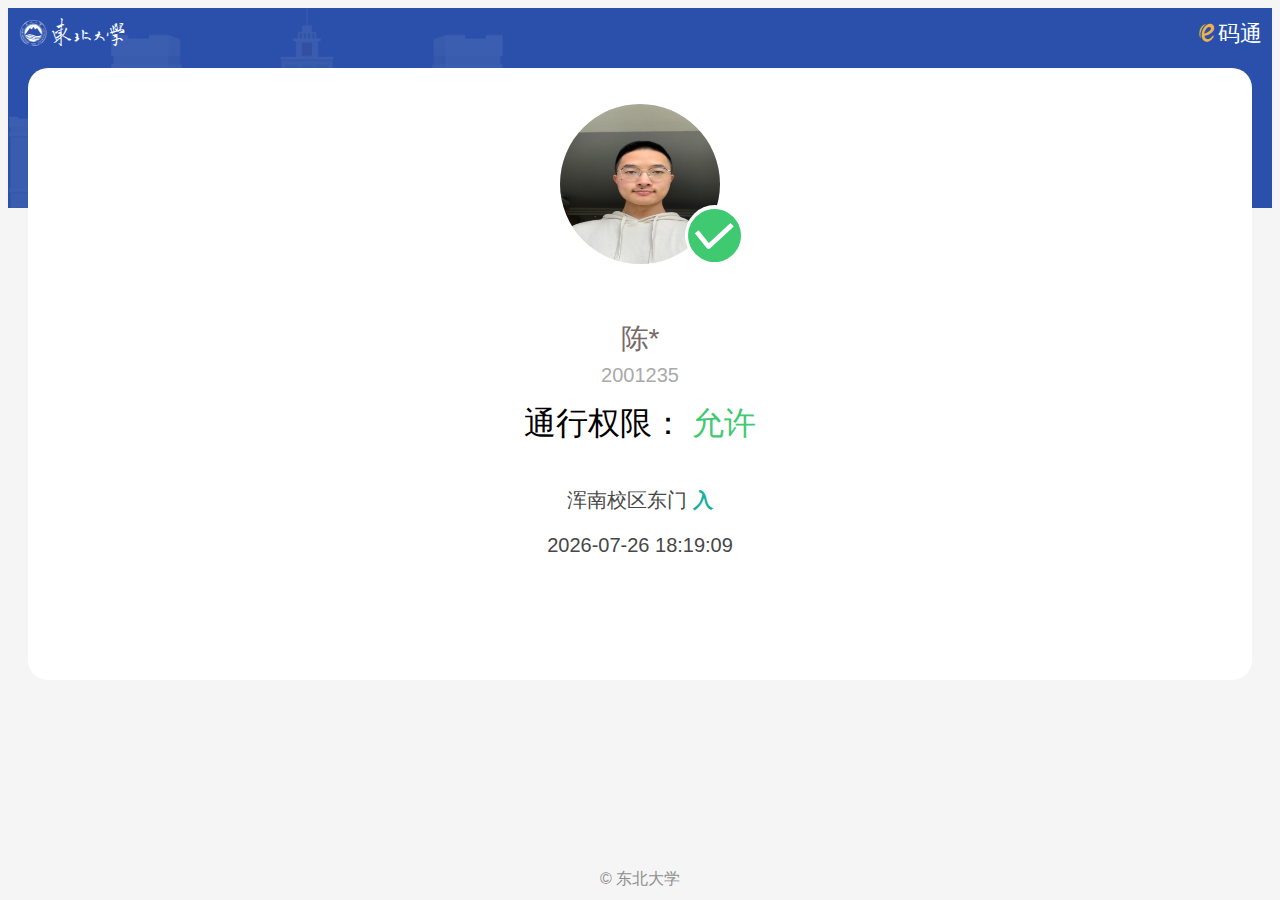
==== commit 378feab7: "Update index.html" ====
--- a/index.html
+++ b/index.html
@@ -7,10 +7,8 @@
     <meta http-equiv="X-UA-Compatible" content="IE=edge">
     <meta content="width=device-width,initial-scale=1,maximum-scale=1,user-scalable=0" name="viewport">
     <title>fuckneu</title>
-    <link href="main.css" rel="preload" as="style">
-    <link href="chunk-vendors.fec8c032.css" rel="preload" as="style">
-    <link href="chunk-vendors.fec8c032.css" rel="stylesheet">
-    <link href="main.css" rel="stylesheet">
+    <link href="css/main.css" rel="preload" as="style">
+    <link href="css/main.css" rel="stylesheet">
 </head>
 
 <body><noscript><strong>We're sorry but neu-ecode-web doesn't work properly without JavaScript enabled. Please enable it
--- a/css/main.css
+++ b/css/main.css
@@ -0,0 +1,1416 @@
+@font-face {
+    font-family: iconfont;
+    src: url(../fonts/iconfont.ef275342.ttf) format("truetype")
+}
+
+.iconfont {
+    font-family: iconfont!important;
+    font-size: 16px;
+    font-style: normal;
+    -webkit-font-smoothing: antialiased;
+    -moz-osx-font-smoothing: grayscale
+}
+
+.icon-home:before {
+    content: "\e61b"
+}
+
+.icon-text:before {
+    content: "\e61f"
+}
+
+.icon-rili:before {
+    content: "\e620"
+}
+
+.icon-fa-home:before {
+    content: "\e621"
+}
+
+.icon-fa-information:before {
+    content: "\e622"
+}
+
+.icon-fa-application:before {
+    content: "\e623"
+}
+
+.icon-rili_normal:before {
+    content: "\e624"
+}
+
+.icon-fa_arrange:before {
+    content: "\e625"
+}
+
+.icon-fa-exit:before {
+    content: "\e626"
+}
+
+.icon-fa-book:before {
+    content: "\e634"
+}
+
+.icon-fa-finance:before {
+    content: "\e636"
+}
+
+.icon-fa-card:before {
+    content: "\e637"
+}
+
+.icon-fa-wifi:before {
+    content: "\e638"
+}
+
+.icon-information:before {
+    content: "\e639"
+}
+
+.icon-app:before {
+    content: "\e63e"
+}
+
+.icon-fa-email:before {
+    content: "\e63f"
+}
+
+.icon-fa-affairs:before {
+    content: "\e641"
+}
+
+.icon-fa-itinerary:before {
+    content: "\e643"
+}
+
+.icon-fa-schedule:before {
+    content: "\e644"
+}
+
+.icon-fa-subscription:before {
+    content: "\e645"
+}
+
+.icon-fa-data:before {
+    content: "\e646"
+}
+
+.icon-fa-news:before {
+    content: "\e648"
+}
+
+.icon-fa-neu:before {
+    content: "\e64a"
+}
+
+.icon-fa-user:before {
+    content: "\e64c"
+}
+
+.icon-fa-add:before {
+    content: "\e64d"
+}
+
+.icon-fa-collection:before {
+    content: "\e64e"
+}
+
+.icon-fa-collection-fill:before {
+    content: "\e650"
+}
+
+.icon-fa-list:before {
+    content: "\e651"
+}
+
+.icon-fa-block:before {
+    content: "\e652"
+}
+
+.icon-fa-delete:before {
+    content: "\e653"
+}
+
+.icon-fa-editor:before {
+    content: "\e654"
+}
+
+.icon-fa-notice:before {
+    content: "\e655"
+}
+
+.icon-fa-set:before {
+    content: "\e656"
+}
+
+.icon-fa-down-arrow:before {
+    content: "\e657"
+}
+
+.icon-fa-left-arrow:before {
+    content: "\e658"
+}
+
+.icon-fa-right-arrow:before {
+    content: "\e659"
+}
+
+.icon-fa-trading:before {
+    content: "\e65c"
+}
+
+.icon-fa-dine:before {
+    content: "\e65d"
+}
+
+.icon-fa-shopping:before {
+    content: "\e65e"
+}
+
+.icon-fa-close:before {
+    content: "\e65f"
+}
+
+.icon-fa-new:before {
+    content: "\e661"
+}
+
+.icon-fa-projector:before {
+    content: "\e662"
+}
+
+.icon-fa-whiteboard:before {
+    content: "\e663"
+}
+
+.icon-fa-stereo:before {
+    content: "\e664"
+}
+
+.icon-fa-microphone:before {
+    content: "\e665"
+}
+
+.icon-fa-circle:before {
+    content: "\e666"
+}
+
+.icon-fa-circle-fill:before {
+    content: "\e667"
+}
+
+.icon-fa-square-fill:before {
+    content: "\e668"
+}
+
+.icon-fa-square:before {
+    content: "\e669"
+}
+
+.icon-fa-search:before {
+    content: "\e66a"
+}
+
+.icon-fa-circle-add:before {
+    content: "\e66b"
+}
+
+.icon-fa-fill-check:before {
+    content: "\e66c"
+}
+
+.icon-fa-book-fill:before {
+    content: "\e66d"
+}
+
+.icon-fa-email-fill:before {
+    content: "\e66e"
+}
+
+.icon-fa-financial-fill:before {
+    content: "\e66f"
+}
+
+.icon-fa-oa-fill:before {
+    content: "\e670"
+}
+
+.icon-fa-property-fill:before {
+    content: "\e671"
+}
+
+.icon-fa-card-fill:before {
+    content: "\e672"
+}
+
+.icon-fa-web-fill:before {
+    content: "\e673"
+}
+
+.icon-fa-wifi-fill:before {
+    content: "\e674"
+}
+
+.icon-fa-refresh:before {
+    content: "\e675"
+}
+
+.icon-fa-upward:before {
+    content: "\e676"
+}
+
+.icon-fa-down:before {
+    content: "\e678"
+}
+
+.icon-fa-edit:before {
+    content: "\e679"
+}
+
+.icon-fa-neu-zn:before {
+    content: "\e67c"
+}
+
+.icon-fa-up-arrow:before {
+    content: "\e67e"
+}
+
+.icon-fa-circle-left:before {
+    content: "\e67f"
+}
+
+.icon-fa-circle-right:before {
+    content: "\e680"
+}
+
+.icon-fa-circle-up:before {
+    content: "\e681"
+}
+
+.icon-fa-circle-down:before {
+    content: "\e682"
+}
+
+.icon-fa-neu-en:before {
+    content: "\e683"
+}
+
+.icon-fa-left:before {
+    content: "\e684"
+}
+
+.icon-fa-right:before {
+    content: "\e685"
+}
+
+.icon-fa-circle-choose:before {
+    content: "\e688"
+}
+
+.icon-fa-neu-logo:before {
+    content: "\e689"
+}
+
+.icon-fa-badminton:before {
+    content: "\e68a"
+}
+
+.icon-fa-clock:before {
+    content: "\e68b"
+}
+
+.icon-fa-ping-pong:before {
+    content: "\e68c"
+}
+
+.icon-fa-billiards:before {
+    content: "\e68d"
+}
+
+.icon-fa-location:before {
+    content: "\e68f"
+}
+
+.icon-fa-location-line:before {
+    content: "\e690"
+}
+
+.icon-fa-telephone-line:before {
+    content: "\e691"
+}
+
+.icon-fa-telephone-fill:before {
+    content: "\e692"
+}
+
+.icon-fa-link:before {
+    content: "\e693"
+}
+
+.icon-fa-scan-code:before {
+    content: "\e694"
+}
+
+.icon-fa-code:before {
+    content: "\e695"
+}
+
+.icon-fa-payment-succeeded:before {
+    content: "\e696"
+}
+
+.icon-fa-payment-failed:before {
+    content: "\e697"
+}
+
+.icon-fa-circle-download:before {
+    content: "\e698"
+}
+
+.icon-fa-circle-download-fill:before {
+    content: "\e699"
+}
+
+.icon-fa-search-fill:before {
+    content: "\e69a"
+}
+
+.icon-fa-circle-disable:before {
+    content: "\e69b"
+}
+
+.icon-fa-circle-disable-fill:before {
+    content: "\e69c"
+}
+
+.icon-fa-warning:before {
+    content: "\e69d"
+}
+
+.icon-fa-warning-fill:before {
+    content: "\e69e"
+}
+
+.icon-fa-view:before {
+    content: "\e69f"
+}
+
+.icon-fa-view-fill:before {
+    content: "\e6a0"
+}
+
+.icon-fa-print:before {
+    content: "\e6a1"
+}
+
+.icon-fa-print-fill:before {
+    content: "\e6a2"
+}
+
+.icon-fa-camera:before {
+    content: "\e6a3"
+}
+
+.icon-fa-camera-fill:before {
+    content: "\e6a4"
+}
+
+.icon-fa-image:before {
+    content: "\e6a5"
+}
+
+.icon-fa-seal:before {
+    content: "\e6a6"
+}
+
+.icon-fa-seal-fill:before {
+    content: "\e6a7"
+}
+
+.icon-fa-cloud-upload:before {
+    content: "\e6a8"
+}
+
+.icon-fa-cloud-download:before {
+    content: "\e6a9"
+}
+
+.icon-fa-share:before {
+    content: "\e6aa"
+}
+
+.icon-fa-header:before {
+    content: "\e6ab"
+}
+
+.icon-fa-header-fill:before {
+    content: "\e6ac"
+}
+
+.icon-fa-basketball:before {
+    content: "\e6ad"
+}
+
+.icon-fa-up-right-arrow:before {
+    content: "\e6ae"
+}
+
+.icon-fa-down-right-arrow:before {
+    content: "\e6af"
+}
+
+.icon-fa-circle-question:before {
+    content: "\e6b0"
+}
+
+.icon-fa-down-left-arrow:before {
+    content: "\e6b1"
+}
+
+.icon-fa-up-left-arrow:before {
+    content: "\e6b2"
+}
+
+.icon-fa-circle-question-fill:before {
+    content: "\e6b4"
+}
+
+.icon-fa-circle-info:before {
+    content: "\e6b5"
+}
+
+.icon-fa-circle-info-fill:before {
+    content: "\e6b6"
+}
+
+.icon-fa-fitness:before {
+    content: "\e6b8"
+}
+
+.icon-fa-home-line:before {
+    content: "\e6b9"
+}
+
+.icon-fa-voice-tube:before {
+    content: "\e6ba"
+}
+
+.icon-fa-mute:before {
+    content: "\e6bb"
+}
+
+.icon-fa-data-line:before {
+    content: "\e6bc"
+}
+
+.icon-fa-logout:before {
+    content: "\e6bd"
+}
+
+.icon-fa-e:before {
+    content: "\e6be"
+}
+
+.icon-fa-needle:before {
+    content: "\e6bf"
+}
+
+.icon-fa-needle-fill:before {
+    content: "\e6c0"
+}
+
+.icon-fa-like:before {
+    content: "\e6c1"
+}
+
+.icon-fa-dialog-box:before {
+    content: "\e6c2"
+}
+
+.icon-fa-school-bus:before {
+    content: "\e6c3"
+}
+
+.icon-fa-trophy:before {
+    content: "\e6c4"
+}
+
+.icon-fa-thermometer:before {
+    content: "\e6c5"
+}
+
+.icon-fa-temperature:before {
+    content: "\e6c6"
+}
+
+.icon-fa-pills:before {
+    content: "\e6c7"
+}
+
+.icon-fa-microscope:before {
+    content: "\e6c8"
+}
+
+.icon-fa-love:before {
+    content: "\e6c9"
+}
+
+.icon-fa-file:before {
+    content: "\e6ca"
+}
+
+.icon-fa-address-book:before {
+    content: "\e6cb"
+}
+
+.icon-fa-fingerprint:before {
+    content: "\e6cc"
+}
+
+.icon-fa-label:before {
+    content: "\e6cd"
+}
+
+.icon-fa-navigation:before {
+    content: "\e6ce"
+}
+
+.icon-fa-books-line:before {
+    content: "\e6cf"
+}
+
+.icon-fa-computer:before {
+    content: "\e6d0"
+}
+
+.icon-fa-email-line:before {
+    content: "\e6d1"
+}
+
+.icon-fa-headset:before {
+    content: "\e6d2"
+}
+
+.icon-fa-lock:before {
+    content: "\e6d3"
+}
+
+.icon-fa-mobile:before {
+    content: "\e6d4"
+}
+
+.icon-fa-multi-user:before {
+    content: "\e6d5"
+}
+
+.icon-fa-music:before {
+    content: "\e6d6"
+}
+
+.icon-fa-top:before {
+    content: "\e6d7"
+}
+
+.icon-fa-unlocking:before {
+    content: "\e6d8"
+}
+
+.icon-fa-business-bag:before {
+    content: "\e6d9"
+}
+
+.icon-fa-dashboard:before {
+    content: "\e6da"
+}
+
+.icon-fa-database:before {
+    content: "\e6db"
+}
+
+.icon-fa-flash-disk:before {
+    content: "\e6dc"
+}
+
+.icon-fa-food:before {
+    content: "\e6dd"
+}
+
+.icon-fa-laboratory:before {
+    content: "\e6de"
+}
+
+.icon-fa-scientific-research:before {
+    content: "\e6df"
+}
+
+.icon-fa-speed-up:before {
+    content: "\e6e0"
+}
+
+.icon-fa-stationery:before {
+    content: "\e6e1"
+}
+
+.icon-fa-guidepost:before {
+    content: "\e6e2"
+}
+
+.icon-fa-schedule-line:before {
+    content: "\e6e3"
+}
+
+.icon-fa-editor-line:before {
+    content: "\e6e4"
+}
+
+.icon-fa-ellipsis:before {
+    content: "\e6e5"
+}
+
+.icon-fa-shopping-bags:before {
+    content: "\e6e6"
+}
+
+.icon-fa-sand-clock:before {
+    content: "\e6e7"
+}
+
+.icon-fa-full-screen:before {
+    content: "\e6e8"
+}
+
+.icon-fa-exit-full-screen:before {
+    content: "\e6e9"
+}
+
+.icon-fa-full-screen2:before {
+    content: "\e6ea"
+}
+
+.icon-fa-exit-full-screen2:before {
+    content: "\e6eb"
+}
+
+.icon-fa-volleyball:before {
+    content: "\e6ec"
+}
+
+.icon-fa-football:before {
+    content: "\e6ed"
+}
+
+.icon-fa-tennis:before {
+    content: "\e6ee"
+}
+
+.icon-fa-no-wifi:before {
+    content: "\e6ef"
+}
+
+.icon-fa-zn:before {
+    content: "\e6f0"
+}
+
+.icon-fa-en:before {
+    content: "\e6f1"
+}
+
+.icon-fa-a-fill:before {
+    content: "\e6f2"
+}
+
+.icon-fa-a-line:before {
+    content: "\e6f3"
+}
+
+.icon-fa-4g-up:before {
+    content: "\e6f4"
+}
+
+.icon-fa-4g-right:before {
+    content: "\e6f5"
+}
+
+.icon-fa-5g-up:before {
+    content: "\e6f6"
+}
+
+.icon-fa-5g-right:before {
+    content: "\e6f7"
+}
+
+.icon-fa-security-fill:before {
+    content: "\e6f8"
+}
+
+.icon-fa-security-line:before {
+    content: "\e6f9"
+}
+
+.icon-fa-call-up:before {
+    content: "\e6fa"
+}
+
+.icon-fa-call-up-fill:before {
+    content: "\e6fb"
+}
+
+.icon-fa-close-eyes:before {
+    content: "\e6fc"
+}
+
+.icon-fa-copyright-fill:before {
+    content: "\e6fd"
+}
+
+.icon-fa-copyright-line:before {
+    content: "\e6fe"
+}
+
+.icon-fa-cup:before {
+    content: "\e6ff"
+}
+
+.icon-fa-no-view:before {
+    content: "\e700"
+}
+
+.icon-fa-access-phone:before {
+    content: "\e701"
+}
+
+.icon-fa-access-phone-fill:before {
+    content: "\e702"
+}
+
+.icon-fa-cup2:before {
+    content: "\e703"
+}
+
+.icon-fa-open-mail:before {
+    content: "\e704"
+}
+
+.icon-fa-open-mail-fill:before {
+    content: "\e705"
+}
+
+.icon-fa-cup-fill3:before {
+    content: "\e706"
+}
+
+.icon-fa-cup-line3:before {
+    content: "\e707"
+}
+
+.icon-fa-dialogue-line:before {
+    content: "\e708"
+}
+
+.icon-fa-dialogue-fill:before {
+    content: "\e709"
+}
+
+.icon-fa-send-email-fill:before {
+    content: "\e70a"
+}
+
+.icon-fa-send-email-line:before {
+    content: "\e70b"
+}
+
+.icon-fa-back:before {
+    content: "\e70c"
+}
+
+.icon-fa-cut:before {
+    content: "\e70d"
+}
+
+.icon-fa-medal:before {
+    content: "\e70e"
+}
+
+.icon-fa-scissors:before {
+    content: "\e70f"
+}
+
+.icon-fa-confirm-user:before {
+    content: "\e710"
+}
+
+.icon-fa-del-email-fill:before {
+    content: "\e711"
+}
+
+.icon-fa-del-email-line:before {
+    content: "\e712"
+}
+
+.icon-fa-del-file:before {
+    content: "\e713"
+}
+
+.icon-fa-skin-fill:before {
+    content: "\e714"
+}
+
+.icon-fa-skin-line:before {
+    content: "\e715"
+}
+
+.icon-fa-add-email-fill:before {
+    content: "\e716"
+}
+
+.icon-fa-add-email-line:before {
+    content: "\e717"
+}
+
+.icon-fa-add-file:before {
+    content: "\e718"
+}
+
+.icon-fa-add-user:before {
+    content: "\e719"
+}
+
+.icon-fa-mouse-fill:before {
+    content: "\e71a"
+}
+
+.icon-fa-mouse-line:before {
+    content: "\e71b"
+}
+
+.icon-fa-font-fill:before {
+    content: "\e71c"
+}
+
+.icon-fa-font-line:before {
+    content: "\e71d"
+}
+
+.icon-fa-key-fill:before {
+    content: "\e71e"
+}
+
+.icon-fa-key-line:before {
+    content: "\e71f"
+}
+
+.icon-fa-patent-line:before {
+    content: "\e722"
+}
+
+.icon-fa-pills-fill:before {
+    content: "\e723"
+}
+
+.icon-fa-depressed-fill:before {
+    content: "\e724"
+}
+
+.icon-fa-depressed-line:before {
+    content: "\e725"
+}
+
+.icon-fa-e-signature-line:before {
+    content: "\e726"
+}
+
+.icon-fa-forbid-fill:before {
+    content: "\e727"
+}
+
+.icon-fa-forbid-line:before {
+    content: "\e728"
+}
+
+.icon-fa-link1:before {
+    content: "\e729"
+}
+
+.icon-fa-link2:before {
+    content: "\e72a"
+}
+
+.icon-fa-moon-line:before {
+    content: "\e72b"
+}
+
+.icon-fa-more-fill:before {
+    content: "\e72c"
+}
+
+.icon-fa-more-line:before {
+    content: "\e72e"
+}
+
+.icon-fa-repair-line:before {
+    content: "\e72f"
+}
+
+.icon-fa-erase-fill:before {
+    content: "\e730"
+}
+
+.icon-fa-erase-line:before {
+    content: "\e731"
+}
+
+.icon-fa-lightness:before {
+    content: "\e732"
+}
+
+.icon-fa-money-fill:before {
+    content: "\e733"
+}
+
+.icon-fa-money-line:before {
+    content: "\e734"
+}
+
+.icon-fa-purse-fill:before {
+    content: "\e735"
+}
+
+.icon-fa-purse-line:before {
+    content: "\e736"
+}
+
+.icon-fa-sun-fill:before {
+    content: "\e737"
+}
+
+.icon-fa-sun-line:before {
+    content: "\e738"
+}
+
+.icon-fa-yuan:before {
+    content: "\e739"
+}
+
+.icon-fa-calendar:before {
+    content: "\e73a"
+}
+
+.icon-fa-lightning-fill:before {
+    content: "\e73b"
+}
+
+.icon-fa-lightning-line:before {
+    content: "\e73c"
+}
+
+.icon-fa-upload:before {
+    content: "\e73d"
+}
+
+.icon-fa-video-fill:before {
+    content: "\e73e"
+}
+
+.icon-fa-video-line:before {
+    content: "\e73f"
+}
+
+.icon-fa-add-schedule:before {
+    content: "\e740"
+}
+
+.icon-fa-attention-fill:before {
+    content: "\e741"
+}
+
+.icon-fa-attention-line:before {
+    content: "\e742"
+}
+
+.icon-fa-collect-label-line:before {
+    content: "\e744"
+}
+
+.icon-fa-download-line:before {
+    content: "\e745"
+}
+
+.icon-fa-idea-line:before {
+    content: "\e746"
+}
+
+.icon-fa-layer-line:before {
+    content: "\e747"
+}
+
+.icon-fa-smiling-fill:before {
+    content: "\e748"
+}
+
+.icon-fa-smiling-line:before {
+    content: "\e749"
+}
+
+.icon-fa-umbrella-fill:before {
+    content: "\e74a"
+}
+
+.icon-fa-umbrella-line:before {
+    content: "\e74b"
+}
+
+body {
+    background-color: #f5f5f5;
+    font-family: Helvetica Neue, Helvetica, PingFang SC, Microsoft YaHei, 微软雅黑, Arial, sans-serif
+}
+
+.header[data-v-2982471c] {
+    width: 100vw;
+    height: 200px;
+    background: url(../img/header_bg.0edeaae9.png) #2e5bbf no-repeat 0 100%;
+    background-size: contain
+}
+
+.header .header-logo[data-v-2982471c] {
+    height: 48px;
+    line-height: 48px
+}
+
+.iconfont[data-v-2982471c] {
+    font-family: iconfont!important;
+    font-style: normal;
+    -webkit-font-smoothing: antialiased;
+    -moz-osx-font-smoothing: grayscale
+}
+
+.iconfont-left[data-v-2982471c] {
+    font-size: 30px;
+    color: #fff;
+    padding-left: 10px
+}
+
+.iconfont-right[data-v-2982471c] {
+    text-align: right;
+    padding-right: 10px;
+    font-size: 22px;
+    color: #fff
+}
+
+.iconfont-right .iconfont[data-v-2982471c] {
+    color: #ecb546;
+    font-size: 22px
+}
+
+.header .avatar[data-v-2982471c] {
+    position: relative;
+    top: -14px;
+    width: 95px;
+    height: 95px;
+    border: 4px solid #fff;
+    border-radius: 50%;
+    overflow: hidden;
+    margin: 0 auto;
+    background: #fff
+}
+
+.header .avatar .iconfont-img[data-v-2982471c] {
+    font-size: 95px;
+    color: #ccc
+}
+
+.header .avatar img[data-v-2982471c] {
+    width: 95px;
+    height: 95px
+}
+
+.header .user[data-v-2982471c] {
+    position: relative;
+    top: -14px;
+    color: #fff;
+    text-align: center
+}
+
+.header .user .name[data-v-2982471c] {
+    padding-right: 10px;
+    font-size: 20px
+}
+
+.content[data-v-2982471c] {
+    border-radius: 16px;
+    background: #fff;
+    margin: -26px 20px 0 20px;
+    padding: 0 0 10px 0
+}
+
+.content .qr-code[data-v-2982471c] {
+    min-height: 280px
+}
+
+.content .qr-code .code[data-v-2982471c] {
+    width: 200px;
+    height: 200px;
+    margin: -10px auto 0;
+    display: block
+}
+
+.content .qr-code .code-fail[data-v-2982471c] {
+    border: 1px solid #949494;
+    text-align: center;
+    color: #949494
+}
+
+.content .qr-code .time[data-v-2982471c] {
+    color: #949494;
+    display: block;
+    margin: 10px auto;
+    text-align: center;
+    font-size: 18px
+}
+
+.content .qr-code .red[data-v-2982471c] {
+    color: red
+}
+
+.content .qr-code .green[data-v-2982471c] {
+    color: #3fca72
+}
+
+.content .qr-code .iconfont-code[data-v-2982471c] {
+    display: block;
+    width: 36px;
+    height: 36px;
+    line-height: 36px;
+    font-size: 30px;
+    border-radius: 50%;
+    text-align: center;
+    background: #949494;
+    color: #fff;
+    position: relative;
+    top: 112px;
+    left: calc(50vw - 38px);
+    border: 2px solid #fff
+}
+
+.content .pass[data-v-2982471c] {
+    padding-left: 20px
+}
+
+.content .pass .main[data-v-2982471c] {
+    font-size: 20px;
+    color: #6d6d6d;
+    font-weight: 700;
+    margin-bottom: 6px
+}
+
+.content .pass .main-height[data-v-2982471c] {
+    height: 200px
+}
+
+.content .pass .main .green[data-v-2982471c] {
+    color: #3fca72
+}
+
+.content .pass .main .red[data-v-2982471c] {
+    color: red
+}
+
+.content .pass .main .grey[data-v-2982471c] {
+    color: #949494
+}
+
+.content .pass .main .no-tell[data-v-2982471c] {
+    font-weight: 400;
+    margin-left: 16px;
+    font-size: 18px
+}
+
+.record[data-v-2982471c] {
+    padding: 10px 20px
+}
+
+.record .title[data-v-2982471c] {
+    margin: 0 0 14px 0;
+    font-size: 17px;
+    color: #474747
+}
+
+.record .one[data-v-2982471c] {
+    display: flex;
+    justify-content: space-between;
+    margin-bottom: 6px;
+    font-size: 16px;
+    color: #626262
+}
+
+.record .one .left .iconfont[data-v-2982471c] {
+    color: #e5be72;
+    margin-right: 4px
+}
+
+.footer[data-v-2982471c] {
+    padding: 10px;
+    margin: 20px;
+    text-align: center;
+    background: #fff;
+    border-radius: 12px;
+    font-size: 12px
+}
+
+.footer img[data-v-2982471c] {
+    width: 40px;
+    height: 40px;
+    margin-bottom: 4px
+}
+
+.header[data-v-1db03a06] {
+    height: 200px;
+    background: url(../img/header_bg.0edeaae9.png) #2b50ac no-repeat 0 0;
+    background-size: contain
+}
+
+.header .header-logo[data-v-1db03a06] {
+    display: flex;
+    justify-content: space-between;
+    height: 50px;
+    line-height: 50px
+}
+
+.iconfont[data-v-1db03a06] {
+    font-family: iconfont!important;
+    font-style: normal;
+    -webkit-font-smoothing: antialiased;
+    -moz-osx-font-smoothing: grayscale
+}
+
+.iconfont-left[data-v-1db03a06] {
+    font-size: 30px;
+    color: #fff;
+    padding-left: 10px
+}
+
+.iconfont-right[data-v-1db03a06] {
+    text-align: right;
+    padding-right: 10px;
+    font-size: 22px;
+    color: #fff
+}
+
+.iconfont-right .iconfont[data-v-1db03a06] {
+    color: #ecb546;
+    font-size: 22px
+}
+
+.info-warp[data-v-1db03a06] {
+    height: 68vh;
+    background: #fff;
+    margin: -140px 20px 0;
+    border-radius: 20px;
+    text-align: center
+}
+
+.info-warp .avater[data-v-1db03a06] {
+    min-height: 180px;
+    padding-top: 4vh
+}
+
+.info-warp .avater .iconfont-avater-img[data-v-1db03a06] {
+    font-size: 90px;
+    width: 160px;
+    height: 160px;
+    border-radius: 50%;
+    margin: 0 auto;
+    border: 2px solid #949494;
+    line-height: 160px
+}
+
+.info-warp .avater .iconfont-avater-img .iconfont[data-v-1db03a06] {
+    font-size: 90px;
+    color: #999
+}
+
+.info-warp .avater img[data-v-1db03a06] {
+    width: 160px;
+    height: 160px;
+    border-radius: 50%
+}
+
+.info-warp .avater .iconfont-avater[data-v-1db03a06] {
+    font-size: 60px;
+    position: absolute;
+    left: calc(50% + 45px);
+    top: calc(160px + 5vh);
+    background: #fff;
+    border-radius: 50%
+}
+
+.info-warp .avater .yes[data-v-1db03a06] {
+    color: #3fca72
+}
+
+.info-warp .avater .no[data-v-1db03a06] {
+    color: #ff0808
+}
+
+.info-warp .avater .fail[data-v-1db03a06] {
+    color: #949494
+}
+
+.info-warp .user[data-v-1db03a06] {
+    margin-top: 4vh;
+    margin-bottom: 15px;
+    font-size: 28px;
+    color: #786868
+}
+
+.info-warp .user .code[data-v-1db03a06] {
+    font-size: 20px;
+    color: #aaa;
+    margin-top: 6px
+}
+
+.pass[data-v-1db03a06] {
+    font-size: 32px;
+    margin-bottom: 4.5vh
+}
+
+.pass .yes[data-v-1db03a06] {
+    color: #3fca72
+}
+
+.pass .no[data-v-1db03a06] {
+    color: #ff0808
+}
+
+.pass .fail[data-v-1db03a06] {
+    color: #8f8f8f
+}
+
+.address[data-v-1db03a06] {
+    font-size: 20px;
+    margin-bottom: 10px;
+    color: #474747
+}
+
+.address span[data-v-1db03a06] {
+    color: #19aea0;
+    font-weight: 700
+}
+
+.time[data-v-1db03a06] {
+    font-size: 18px;
+    color: #474747
+}
+
+.footer[data-v-1db03a06] {
+    width: 200px;
+    text-align: center;
+    position: absolute;
+    bottom: 10px;
+    left: 50%;
+    margin-left: -100px;
+    color: #8e8e8e
+}
+
+.footer img[data-v-1db03a06] {
+    width: 150px
+}--- a/css/main.css
+++ b/css/main.css
@@ -0,0 +1,1416 @@
+@font-face {
+    font-family: iconfont;
+    src: url(../fonts/iconfont.ef275342.ttf) format("truetype")
+}
+
+.iconfont {
+    font-family: iconfont!important;
+    font-size: 16px;
+    font-style: normal;
+    -webkit-font-smoothing: antialiased;
+    -moz-osx-font-smoothing: grayscale
+}
+
+.icon-home:before {
+    content: "\e61b"
+}
+
+.icon-text:before {
+    content: "\e61f"
+}
+
+.icon-rili:before {
+    content: "\e620"
+}
+
+.icon-fa-home:before {
+    content: "\e621"
+}
+
+.icon-fa-information:before {
+    content: "\e622"
+}
+
+.icon-fa-application:before {
+    content: "\e623"
+}
+
+.icon-rili_normal:before {
+    content: "\e624"
+}
+
+.icon-fa_arrange:before {
+    content: "\e625"
+}
+
+.icon-fa-exit:before {
+    content: "\e626"
+}
+
+.icon-fa-book:before {
+    content: "\e634"
+}
+
+.icon-fa-finance:before {
+    content: "\e636"
+}
+
+.icon-fa-card:before {
+    content: "\e637"
+}
+
+.icon-fa-wifi:before {
+    content: "\e638"
+}
+
+.icon-information:before {
+    content: "\e639"
+}
+
+.icon-app:before {
+    content: "\e63e"
+}
+
+.icon-fa-email:before {
+    content: "\e63f"
+}
+
+.icon-fa-affairs:before {
+    content: "\e641"
+}
+
+.icon-fa-itinerary:before {
+    content: "\e643"
+}
+
+.icon-fa-schedule:before {
+    content: "\e644"
+}
+
+.icon-fa-subscription:before {
+    content: "\e645"
+}
+
+.icon-fa-data:before {
+    content: "\e646"
+}
+
+.icon-fa-news:before {
+    content: "\e648"
+}
+
+.icon-fa-neu:before {
+    content: "\e64a"
+}
+
+.icon-fa-user:before {
+    content: "\e64c"
+}
+
+.icon-fa-add:before {
+    content: "\e64d"
+}
+
+.icon-fa-collection:before {
+    content: "\e64e"
+}
+
+.icon-fa-collection-fill:before {
+    content: "\e650"
+}
+
+.icon-fa-list:before {
+    content: "\e651"
+}
+
+.icon-fa-block:before {
+    content: "\e652"
+}
+
+.icon-fa-delete:before {
+    content: "\e653"
+}
+
+.icon-fa-editor:before {
+    content: "\e654"
+}
+
+.icon-fa-notice:before {
+    content: "\e655"
+}
+
+.icon-fa-set:before {
+    content: "\e656"
+}
+
+.icon-fa-down-arrow:before {
+    content: "\e657"
+}
+
+.icon-fa-left-arrow:before {
+    content: "\e658"
+}
+
+.icon-fa-right-arrow:before {
+    content: "\e659"
+}
+
+.icon-fa-trading:before {
+    content: "\e65c"
+}
+
+.icon-fa-dine:before {
+    content: "\e65d"
+}
+
+.icon-fa-shopping:before {
+    content: "\e65e"
+}
+
+.icon-fa-close:before {
+    content: "\e65f"
+}
+
+.icon-fa-new:before {
+    content: "\e661"
+}
+
+.icon-fa-projector:before {
+    content: "\e662"
+}
+
+.icon-fa-whiteboard:before {
+    content: "\e663"
+}
+
+.icon-fa-stereo:before {
+    content: "\e664"
+}
+
+.icon-fa-microphone:before {
+    content: "\e665"
+}
+
+.icon-fa-circle:before {
+    content: "\e666"
+}
+
+.icon-fa-circle-fill:before {
+    content: "\e667"
+}
+
+.icon-fa-square-fill:before {
+    content: "\e668"
+}
+
+.icon-fa-square:before {
+    content: "\e669"
+}
+
+.icon-fa-search:before {
+    content: "\e66a"
+}
+
+.icon-fa-circle-add:before {
+    content: "\e66b"
+}
+
+.icon-fa-fill-check:before {
+    content: "\e66c"
+}
+
+.icon-fa-book-fill:before {
+    content: "\e66d"
+}
+
+.icon-fa-email-fill:before {
+    content: "\e66e"
+}
+
+.icon-fa-financial-fill:before {
+    content: "\e66f"
+}
+
+.icon-fa-oa-fill:before {
+    content: "\e670"
+}
+
+.icon-fa-property-fill:before {
+    content: "\e671"
+}
+
+.icon-fa-card-fill:before {
+    content: "\e672"
+}
+
+.icon-fa-web-fill:before {
+    content: "\e673"
+}
+
+.icon-fa-wifi-fill:before {
+    content: "\e674"
+}
+
+.icon-fa-refresh:before {
+    content: "\e675"
+}
+
+.icon-fa-upward:before {
+    content: "\e676"
+}
+
+.icon-fa-down:before {
+    content: "\e678"
+}
+
+.icon-fa-edit:before {
+    content: "\e679"
+}
+
+.icon-fa-neu-zn:before {
+    content: "\e67c"
+}
+
+.icon-fa-up-arrow:before {
+    content: "\e67e"
+}
+
+.icon-fa-circle-left:before {
+    content: "\e67f"
+}
+
+.icon-fa-circle-right:before {
+    content: "\e680"
+}
+
+.icon-fa-circle-up:before {
+    content: "\e681"
+}
+
+.icon-fa-circle-down:before {
+    content: "\e682"
+}
+
+.icon-fa-neu-en:before {
+    content: "\e683"
+}
+
+.icon-fa-left:before {
+    content: "\e684"
+}
+
+.icon-fa-right:before {
+    content: "\e685"
+}
+
+.icon-fa-circle-choose:before {
+    content: "\e688"
+}
+
+.icon-fa-neu-logo:before {
+    content: "\e689"
+}
+
+.icon-fa-badminton:before {
+    content: "\e68a"
+}
+
+.icon-fa-clock:before {
+    content: "\e68b"
+}
+
+.icon-fa-ping-pong:before {
+    content: "\e68c"
+}
+
+.icon-fa-billiards:before {
+    content: "\e68d"
+}
+
+.icon-fa-location:before {
+    content: "\e68f"
+}
+
+.icon-fa-location-line:before {
+    content: "\e690"
+}
+
+.icon-fa-telephone-line:before {
+    content: "\e691"
+}
+
+.icon-fa-telephone-fill:before {
+    content: "\e692"
+}
+
+.icon-fa-link:before {
+    content: "\e693"
+}
+
+.icon-fa-scan-code:before {
+    content: "\e694"
+}
+
+.icon-fa-code:before {
+    content: "\e695"
+}
+
+.icon-fa-payment-succeeded:before {
+    content: "\e696"
+}
+
+.icon-fa-payment-failed:before {
+    content: "\e697"
+}
+
+.icon-fa-circle-download:before {
+    content: "\e698"
+}
+
+.icon-fa-circle-download-fill:before {
+    content: "\e699"
+}
+
+.icon-fa-search-fill:before {
+    content: "\e69a"
+}
+
+.icon-fa-circle-disable:before {
+    content: "\e69b"
+}
+
+.icon-fa-circle-disable-fill:before {
+    content: "\e69c"
+}
+
+.icon-fa-warning:before {
+    content: "\e69d"
+}
+
+.icon-fa-warning-fill:before {
+    content: "\e69e"
+}
+
+.icon-fa-view:before {
+    content: "\e69f"
+}
+
+.icon-fa-view-fill:before {
+    content: "\e6a0"
+}
+
+.icon-fa-print:before {
+    content: "\e6a1"
+}
+
+.icon-fa-print-fill:before {
+    content: "\e6a2"
+}
+
+.icon-fa-camera:before {
+    content: "\e6a3"
+}
+
+.icon-fa-camera-fill:before {
+    content: "\e6a4"
+}
+
+.icon-fa-image:before {
+    content: "\e6a5"
+}
+
+.icon-fa-seal:before {
+    content: "\e6a6"
+}
+
+.icon-fa-seal-fill:before {
+    content: "\e6a7"
+}
+
+.icon-fa-cloud-upload:before {
+    content: "\e6a8"
+}
+
+.icon-fa-cloud-download:before {
+    content: "\e6a9"
+}
+
+.icon-fa-share:before {
+    content: "\e6aa"
+}
+
+.icon-fa-header:before {
+    content: "\e6ab"
+}
+
+.icon-fa-header-fill:before {
+    content: "\e6ac"
+}
+
+.icon-fa-basketball:before {
+    content: "\e6ad"
+}
+
+.icon-fa-up-right-arrow:before {
+    content: "\e6ae"
+}
+
+.icon-fa-down-right-arrow:before {
+    content: "\e6af"
+}
+
+.icon-fa-circle-question:before {
+    content: "\e6b0"
+}
+
+.icon-fa-down-left-arrow:before {
+    content: "\e6b1"
+}
+
+.icon-fa-up-left-arrow:before {
+    content: "\e6b2"
+}
+
+.icon-fa-circle-question-fill:before {
+    content: "\e6b4"
+}
+
+.icon-fa-circle-info:before {
+    content: "\e6b5"
+}
+
+.icon-fa-circle-info-fill:before {
+    content: "\e6b6"
+}
+
+.icon-fa-fitness:before {
+    content: "\e6b8"
+}
+
+.icon-fa-home-line:before {
+    content: "\e6b9"
+}
+
+.icon-fa-voice-tube:before {
+    content: "\e6ba"
+}
+
+.icon-fa-mute:before {
+    content: "\e6bb"
+}
+
+.icon-fa-data-line:before {
+    content: "\e6bc"
+}
+
+.icon-fa-logout:before {
+    content: "\e6bd"
+}
+
+.icon-fa-e:before {
+    content: "\e6be"
+}
+
+.icon-fa-needle:before {
+    content: "\e6bf"
+}
+
+.icon-fa-needle-fill:before {
+    content: "\e6c0"
+}
+
+.icon-fa-like:before {
+    content: "\e6c1"
+}
+
+.icon-fa-dialog-box:before {
+    content: "\e6c2"
+}
+
+.icon-fa-school-bus:before {
+    content: "\e6c3"
+}
+
+.icon-fa-trophy:before {
+    content: "\e6c4"
+}
+
+.icon-fa-thermometer:before {
+    content: "\e6c5"
+}
+
+.icon-fa-temperature:before {
+    content: "\e6c6"
+}
+
+.icon-fa-pills:before {
+    content: "\e6c7"
+}
+
+.icon-fa-microscope:before {
+    content: "\e6c8"
+}
+
+.icon-fa-love:before {
+    content: "\e6c9"
+}
+
+.icon-fa-file:before {
+    content: "\e6ca"
+}
+
+.icon-fa-address-book:before {
+    content: "\e6cb"
+}
+
+.icon-fa-fingerprint:before {
+    content: "\e6cc"
+}
+
+.icon-fa-label:before {
+    content: "\e6cd"
+}
+
+.icon-fa-navigation:before {
+    content: "\e6ce"
+}
+
+.icon-fa-books-line:before {
+    content: "\e6cf"
+}
+
+.icon-fa-computer:before {
+    content: "\e6d0"
+}
+
+.icon-fa-email-line:before {
+    content: "\e6d1"
+}
+
+.icon-fa-headset:before {
+    content: "\e6d2"
+}
+
+.icon-fa-lock:before {
+    content: "\e6d3"
+}
+
+.icon-fa-mobile:before {
+    content: "\e6d4"
+}
+
+.icon-fa-multi-user:before {
+    content: "\e6d5"
+}
+
+.icon-fa-music:before {
+    content: "\e6d6"
+}
+
+.icon-fa-top:before {
+    content: "\e6d7"
+}
+
+.icon-fa-unlocking:before {
+    content: "\e6d8"
+}
+
+.icon-fa-business-bag:before {
+    content: "\e6d9"
+}
+
+.icon-fa-dashboard:before {
+    content: "\e6da"
+}
+
+.icon-fa-database:before {
+    content: "\e6db"
+}
+
+.icon-fa-flash-disk:before {
+    content: "\e6dc"
+}
+
+.icon-fa-food:before {
+    content: "\e6dd"
+}
+
+.icon-fa-laboratory:before {
+    content: "\e6de"
+}
+
+.icon-fa-scientific-research:before {
+    content: "\e6df"
+}
+
+.icon-fa-speed-up:before {
+    content: "\e6e0"
+}
+
+.icon-fa-stationery:before {
+    content: "\e6e1"
+}
+
+.icon-fa-guidepost:before {
+    content: "\e6e2"
+}
+
+.icon-fa-schedule-line:before {
+    content: "\e6e3"
+}
+
+.icon-fa-editor-line:before {
+    content: "\e6e4"
+}
+
+.icon-fa-ellipsis:before {
+    content: "\e6e5"
+}
+
+.icon-fa-shopping-bags:before {
+    content: "\e6e6"
+}
+
+.icon-fa-sand-clock:before {
+    content: "\e6e7"
+}
+
+.icon-fa-full-screen:before {
+    content: "\e6e8"
+}
+
+.icon-fa-exit-full-screen:before {
+    content: "\e6e9"
+}
+
+.icon-fa-full-screen2:before {
+    content: "\e6ea"
+}
+
+.icon-fa-exit-full-screen2:before {
+    content: "\e6eb"
+}
+
+.icon-fa-volleyball:before {
+    content: "\e6ec"
+}
+
+.icon-fa-football:before {
+    content: "\e6ed"
+}
+
+.icon-fa-tennis:before {
+    content: "\e6ee"
+}
+
+.icon-fa-no-wifi:before {
+    content: "\e6ef"
+}
+
+.icon-fa-zn:before {
+    content: "\e6f0"
+}
+
+.icon-fa-en:before {
+    content: "\e6f1"
+}
+
+.icon-fa-a-fill:before {
+    content: "\e6f2"
+}
+
+.icon-fa-a-line:before {
+    content: "\e6f3"
+}
+
+.icon-fa-4g-up:before {
+    content: "\e6f4"
+}
+
+.icon-fa-4g-right:before {
+    content: "\e6f5"
+}
+
+.icon-fa-5g-up:before {
+    content: "\e6f6"
+}
+
+.icon-fa-5g-right:before {
+    content: "\e6f7"
+}
+
+.icon-fa-security-fill:before {
+    content: "\e6f8"
+}
+
+.icon-fa-security-line:before {
+    content: "\e6f9"
+}
+
+.icon-fa-call-up:before {
+    content: "\e6fa"
+}
+
+.icon-fa-call-up-fill:before {
+    content: "\e6fb"
+}
+
+.icon-fa-close-eyes:before {
+    content: "\e6fc"
+}
+
+.icon-fa-copyright-fill:before {
+    content: "\e6fd"
+}
+
+.icon-fa-copyright-line:before {
+    content: "\e6fe"
+}
+
+.icon-fa-cup:before {
+    content: "\e6ff"
+}
+
+.icon-fa-no-view:before {
+    content: "\e700"
+}
+
+.icon-fa-access-phone:before {
+    content: "\e701"
+}
+
+.icon-fa-access-phone-fill:before {
+    content: "\e702"
+}
+
+.icon-fa-cup2:before {
+    content: "\e703"
+}
+
+.icon-fa-open-mail:before {
+    content: "\e704"
+}
+
+.icon-fa-open-mail-fill:before {
+    content: "\e705"
+}
+
+.icon-fa-cup-fill3:before {
+    content: "\e706"
+}
+
+.icon-fa-cup-line3:before {
+    content: "\e707"
+}
+
+.icon-fa-dialogue-line:before {
+    content: "\e708"
+}
+
+.icon-fa-dialogue-fill:before {
+    content: "\e709"
+}
+
+.icon-fa-send-email-fill:before {
+    content: "\e70a"
+}
+
+.icon-fa-send-email-line:before {
+    content: "\e70b"
+}
+
+.icon-fa-back:before {
+    content: "\e70c"
+}
+
+.icon-fa-cut:before {
+    content: "\e70d"
+}
+
+.icon-fa-medal:before {
+    content: "\e70e"
+}
+
+.icon-fa-scissors:before {
+    content: "\e70f"
+}
+
+.icon-fa-confirm-user:before {
+    content: "\e710"
+}
+
+.icon-fa-del-email-fill:before {
+    content: "\e711"
+}
+
+.icon-fa-del-email-line:before {
+    content: "\e712"
+}
+
+.icon-fa-del-file:before {
+    content: "\e713"
+}
+
+.icon-fa-skin-fill:before {
+    content: "\e714"
+}
+
+.icon-fa-skin-line:before {
+    content: "\e715"
+}
+
+.icon-fa-add-email-fill:before {
+    content: "\e716"
+}
+
+.icon-fa-add-email-line:before {
+    content: "\e717"
+}
+
+.icon-fa-add-file:before {
+    content: "\e718"
+}
+
+.icon-fa-add-user:before {
+    content: "\e719"
+}
+
+.icon-fa-mouse-fill:before {
+    content: "\e71a"
+}
+
+.icon-fa-mouse-line:before {
+    content: "\e71b"
+}
+
+.icon-fa-font-fill:before {
+    content: "\e71c"
+}
+
+.icon-fa-font-line:before {
+    content: "\e71d"
+}
+
+.icon-fa-key-fill:before {
+    content: "\e71e"
+}
+
+.icon-fa-key-line:before {
+    content: "\e71f"
+}
+
+.icon-fa-patent-line:before {
+    content: "\e722"
+}
+
+.icon-fa-pills-fill:before {
+    content: "\e723"
+}
+
+.icon-fa-depressed-fill:before {
+    content: "\e724"
+}
+
+.icon-fa-depressed-line:before {
+    content: "\e725"
+}
+
+.icon-fa-e-signature-line:before {
+    content: "\e726"
+}
+
+.icon-fa-forbid-fill:before {
+    content: "\e727"
+}
+
+.icon-fa-forbid-line:before {
+    content: "\e728"
+}
+
+.icon-fa-link1:before {
+    content: "\e729"
+}
+
+.icon-fa-link2:before {
+    content: "\e72a"
+}
+
+.icon-fa-moon-line:before {
+    content: "\e72b"
+}
+
+.icon-fa-more-fill:before {
+    content: "\e72c"
+}
+
+.icon-fa-more-line:before {
+    content: "\e72e"
+}
+
+.icon-fa-repair-line:before {
+    content: "\e72f"
+}
+
+.icon-fa-erase-fill:before {
+    content: "\e730"
+}
+
+.icon-fa-erase-line:before {
+    content: "\e731"
+}
+
+.icon-fa-lightness:before {
+    content: "\e732"
+}
+
+.icon-fa-money-fill:before {
+    content: "\e733"
+}
+
+.icon-fa-money-line:before {
+    content: "\e734"
+}
+
+.icon-fa-purse-fill:before {
+    content: "\e735"
+}
+
+.icon-fa-purse-line:before {
+    content: "\e736"
+}
+
+.icon-fa-sun-fill:before {
+    content: "\e737"
+}
+
+.icon-fa-sun-line:before {
+    content: "\e738"
+}
+
+.icon-fa-yuan:before {
+    content: "\e739"
+}
+
+.icon-fa-calendar:before {
+    content: "\e73a"
+}
+
+.icon-fa-lightning-fill:before {
+    content: "\e73b"
+}
+
+.icon-fa-lightning-line:before {
+    content: "\e73c"
+}
+
+.icon-fa-upload:before {
+    content: "\e73d"
+}
+
+.icon-fa-video-fill:before {
+    content: "\e73e"
+}
+
+.icon-fa-video-line:before {
+    content: "\e73f"
+}
+
+.icon-fa-add-schedule:before {
+    content: "\e740"
+}
+
+.icon-fa-attention-fill:before {
+    content: "\e741"
+}
+
+.icon-fa-attention-line:before {
+    content: "\e742"
+}
+
+.icon-fa-collect-label-line:before {
+    content: "\e744"
+}
+
+.icon-fa-download-line:before {
+    content: "\e745"
+}
+
+.icon-fa-idea-line:before {
+    content: "\e746"
+}
+
+.icon-fa-layer-line:before {
+    content: "\e747"
+}
+
+.icon-fa-smiling-fill:before {
+    content: "\e748"
+}
+
+.icon-fa-smiling-line:before {
+    content: "\e749"
+}
+
+.icon-fa-umbrella-fill:before {
+    content: "\e74a"
+}
+
+.icon-fa-umbrella-line:before {
+    content: "\e74b"
+}
+
+body {
+    background-color: #f5f5f5;
+    font-family: Helvetica Neue, Helvetica, PingFang SC, Microsoft YaHei, 微软雅黑, Arial, sans-serif
+}
+
+.header[data-v-2982471c] {
+    width: 100vw;
+    height: 200px;
+    background: url(../img/header_bg.0edeaae9.png) #2e5bbf no-repeat 0 100%;
+    background-size: contain
+}
+
+.header .header-logo[data-v-2982471c] {
+    height: 48px;
+    line-height: 48px
+}
+
+.iconfont[data-v-2982471c] {
+    font-family: iconfont!important;
+    font-style: normal;
+    -webkit-font-smoothing: antialiased;
+    -moz-osx-font-smoothing: grayscale
+}
+
+.iconfont-left[data-v-2982471c] {
+    font-size: 30px;
+    color: #fff;
+    padding-left: 10px
+}
+
+.iconfont-right[data-v-2982471c] {
+    text-align: right;
+    padding-right: 10px;
+    font-size: 22px;
+    color: #fff
+}
+
+.iconfont-right .iconfont[data-v-2982471c] {
+    color: #ecb546;
+    font-size: 22px
+}
+
+.header .avatar[data-v-2982471c] {
+    position: relative;
+    top: -14px;
+    width: 95px;
+    height: 95px;
+    border: 4px solid #fff;
+    border-radius: 50%;
+    overflow: hidden;
+    margin: 0 auto;
+    background: #fff
+}
+
+.header .avatar .iconfont-img[data-v-2982471c] {
+    font-size: 95px;
+    color: #ccc
+}
+
+.header .avatar img[data-v-2982471c] {
+    width: 95px;
+    height: 95px
+}
+
+.header .user[data-v-2982471c] {
+    position: relative;
+    top: -14px;
+    color: #fff;
+    text-align: center
+}
+
+.header .user .name[data-v-2982471c] {
+    padding-right: 10px;
+    font-size: 20px
+}
+
+.content[data-v-2982471c] {
+    border-radius: 16px;
+    background: #fff;
+    margin: -26px 20px 0 20px;
+    padding: 0 0 10px 0
+}
+
+.content .qr-code[data-v-2982471c] {
+    min-height: 280px
+}
+
+.content .qr-code .code[data-v-2982471c] {
+    width: 200px;
+    height: 200px;
+    margin: -10px auto 0;
+    display: block
+}
+
+.content .qr-code .code-fail[data-v-2982471c] {
+    border: 1px solid #949494;
+    text-align: center;
+    color: #949494
+}
+
+.content .qr-code .time[data-v-2982471c] {
+    color: #949494;
+    display: block;
+    margin: 10px auto;
+    text-align: center;
+    font-size: 18px
+}
+
+.content .qr-code .red[data-v-2982471c] {
+    color: red
+}
+
+.content .qr-code .green[data-v-2982471c] {
+    color: #3fca72
+}
+
+.content .qr-code .iconfont-code[data-v-2982471c] {
+    display: block;
+    width: 36px;
+    height: 36px;
+    line-height: 36px;
+    font-size: 30px;
+    border-radius: 50%;
+    text-align: center;
+    background: #949494;
+    color: #fff;
+    position: relative;
+    top: 112px;
+    left: calc(50vw - 38px);
+    border: 2px solid #fff
+}
+
+.content .pass[data-v-2982471c] {
+    padding-left: 20px
+}
+
+.content .pass .main[data-v-2982471c] {
+    font-size: 20px;
+    color: #6d6d6d;
+    font-weight: 700;
+    margin-bottom: 6px
+}
+
+.content .pass .main-height[data-v-2982471c] {
+    height: 200px
+}
+
+.content .pass .main .green[data-v-2982471c] {
+    color: #3fca72
+}
+
+.content .pass .main .red[data-v-2982471c] {
+    color: red
+}
+
+.content .pass .main .grey[data-v-2982471c] {
+    color: #949494
+}
+
+.content .pass .main .no-tell[data-v-2982471c] {
+    font-weight: 400;
+    margin-left: 16px;
+    font-size: 18px
+}
+
+.record[data-v-2982471c] {
+    padding: 10px 20px
+}
+
+.record .title[data-v-2982471c] {
+    margin: 0 0 14px 0;
+    font-size: 17px;
+    color: #474747
+}
+
+.record .one[data-v-2982471c] {
+    display: flex;
+    justify-content: space-between;
+    margin-bottom: 6px;
+    font-size: 16px;
+    color: #626262
+}
+
+.record .one .left .iconfont[data-v-2982471c] {
+    color: #e5be72;
+    margin-right: 4px
+}
+
+.footer[data-v-2982471c] {
+    padding: 10px;
+    margin: 20px;
+    text-align: center;
+    background: #fff;
+    border-radius: 12px;
+    font-size: 12px
+}
+
+.footer img[data-v-2982471c] {
+    width: 40px;
+    height: 40px;
+    margin-bottom: 4px
+}
+
+.header[data-v-1db03a06] {
+    height: 200px;
+    background: url(../img/header_bg.0edeaae9.png) #2b50ac no-repeat 0 0;
+    background-size: contain
+}
+
+.header .header-logo[data-v-1db03a06] {
+    display: flex;
+    justify-content: space-between;
+    height: 50px;
+    line-height: 50px
+}
+
+.iconfont[data-v-1db03a06] {
+    font-family: iconfont!important;
+    font-style: normal;
+    -webkit-font-smoothing: antialiased;
+    -moz-osx-font-smoothing: grayscale
+}
+
+.iconfont-left[data-v-1db03a06] {
+    font-size: 30px;
+    color: #fff;
+    padding-left: 10px
+}
+
+.iconfont-right[data-v-1db03a06] {
+    text-align: right;
+    padding-right: 10px;
+    font-size: 22px;
+    color: #fff
+}
+
+.iconfont-right .iconfont[data-v-1db03a06] {
+    color: #ecb546;
+    font-size: 22px
+}
+
+.info-warp[data-v-1db03a06] {
+    height: 68vh;
+    background: #fff;
+    margin: -140px 20px 0;
+    border-radius: 20px;
+    text-align: center
+}
+
+.info-warp .avater[data-v-1db03a06] {
+    min-height: 180px;
+    padding-top: 4vh
+}
+
+.info-warp .avater .iconfont-avater-img[data-v-1db03a06] {
+    font-size: 90px;
+    width: 160px;
+    height: 160px;
+    border-radius: 50%;
+    margin: 0 auto;
+    border: 2px solid #949494;
+    line-height: 160px
+}
+
+.info-warp .avater .iconfont-avater-img .iconfont[data-v-1db03a06] {
+    font-size: 90px;
+    color: #999
+}
+
+.info-warp .avater img[data-v-1db03a06] {
+    width: 160px;
+    height: 160px;
+    border-radius: 50%
+}
+
+.info-warp .avater .iconfont-avater[data-v-1db03a06] {
+    font-size: 60px;
+    position: absolute;
+    left: calc(50% + 45px);
+    top: calc(160px + 5vh);
+    background: #fff;
+    border-radius: 50%
+}
+
+.info-warp .avater .yes[data-v-1db03a06] {
+    color: #3fca72
+}
+
+.info-warp .avater .no[data-v-1db03a06] {
+    color: #ff0808
+}
+
+.info-warp .avater .fail[data-v-1db03a06] {
+    color: #949494
+}
+
+.info-warp .user[data-v-1db03a06] {
+    margin-top: 4vh;
+    margin-bottom: 15px;
+    font-size: 28px;
+    color: #786868
+}
+
+.info-warp .user .code[data-v-1db03a06] {
+    font-size: 20px;
+    color: #aaa;
+    margin-top: 6px
+}
+
+.pass[data-v-1db03a06] {
+    font-size: 32px;
+    margin-bottom: 4.5vh
+}
+
+.pass .yes[data-v-1db03a06] {
+    color: #3fca72
+}
+
+.pass .no[data-v-1db03a06] {
+    color: #ff0808
+}
+
+.pass .fail[data-v-1db03a06] {
+    color: #8f8f8f
+}
+
+.address[data-v-1db03a06] {
+    font-size: 20px;
+    margin-bottom: 10px;
+    color: #474747
+}
+
+.address span[data-v-1db03a06] {
+    color: #19aea0;
+    font-weight: 700
+}
+
+.time[data-v-1db03a06] {
+    font-size: 18px;
+    color: #474747
+}
+
+.footer[data-v-1db03a06] {
+    width: 200px;
+    text-align: center;
+    position: absolute;
+    bottom: 10px;
+    left: 50%;
+    margin-left: -100px;
+    color: #8e8e8e
+}
+
+.footer img[data-v-1db03a06] {
+    width: 150px
+}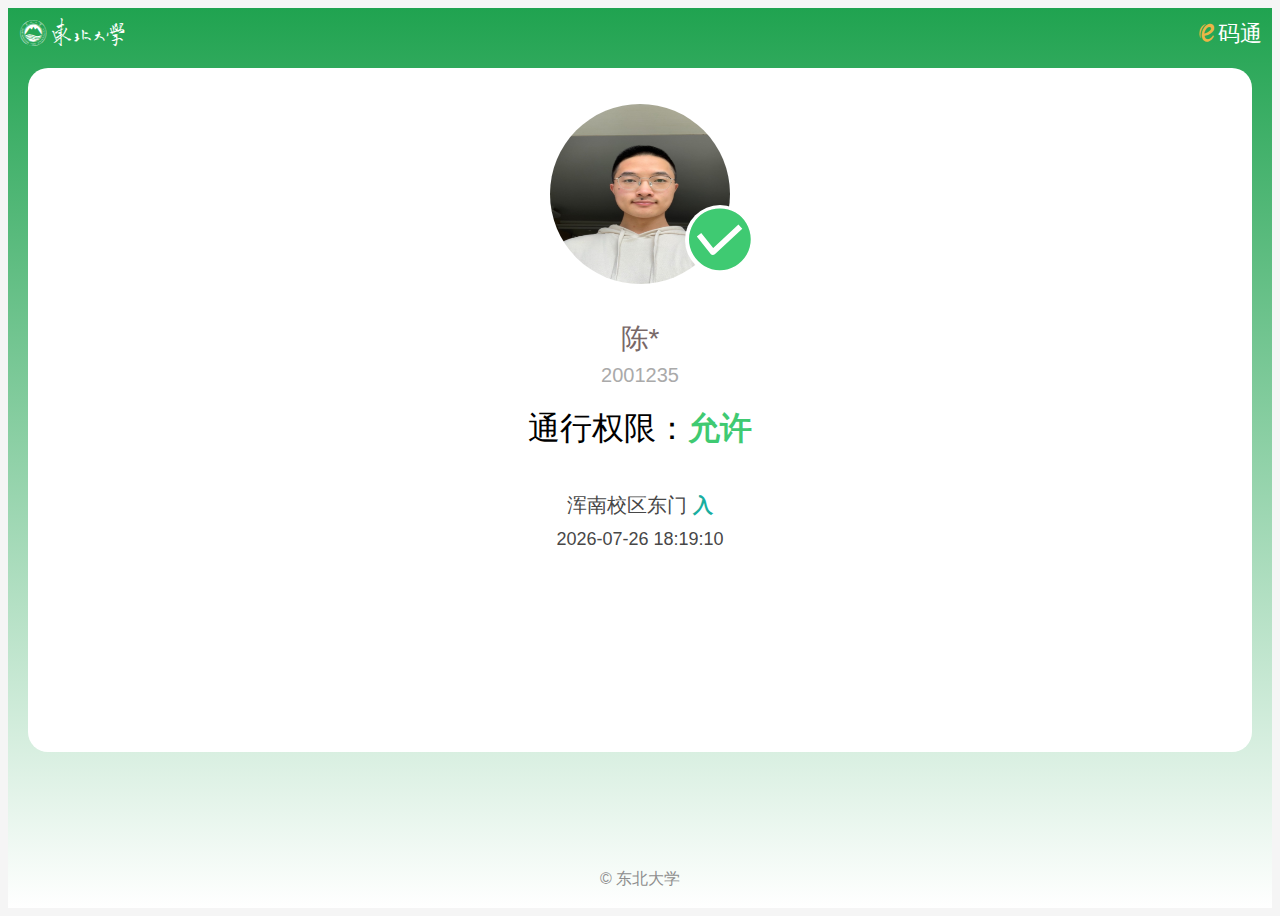
==== commit 86331a06: "Add files via upload" ====
--- a/index.html
+++ b/index.html
@@ -1,5 +1,3 @@
-<!doctype html>
-<!DOCTYPE html>
 <html lang="">
 
 <head>
@@ -11,38 +9,36 @@
     <link href="css/main.css" rel="stylesheet">
 </head>
 
-<body><noscript><strong>We're sorry but neu-ecode-web doesn't work properly without JavaScript enabled. Please enable it
-            to continue.</strong></noscript>
+<body><noscript><strong></strong></noscript>
     <div id="app">
-        <div data-v-1db03a06="">
-            <div data-v-1db03a06="" class="header">
-                <div data-v-1db03a06="" class="header-logo">
-                    <div data-v-1db03a06="" class="iconfont iconfont-left"></div>
-                    <div data-v-1db03a06="" class="iconfont-right"><span data-v-1db03a06="" class="iconfont"></span><span data-v-1db03a06="">码通</span></div>
+        <div data-v-30eea19e="" class="code-warp-green">
+            <div data-v-30eea19e="" class="header">
+                <div data-v-30eea19e="" class="header-logo">
+                    <div data-v-30eea19e="" class="iconfont iconfont-left"></div>
+                    <div data-v-30eea19e="" class="iconfont-right"><span data-v-30eea19e="" class="iconfont"></span><span data-v-30eea19e="">码通</span></div>
                 </div>
             </div>
-            <div data-v-1db03a06="" class="info-warp">
-                <div data-v-1db03a06="" class="avater"><img data-v-1db03a06="" src="[data-uri]"
-                        alt="头像加载失败">
-
-                    <!----><span data-v-1db03a06="" class="iconfont iconfont-avater yes"></span>
+            <div data-v-30eea19e="" class="info-warp">
+                <div data-v-30eea19e="" class="avater"><img data-v-30eea19e="" src="[data-uri]"
+                        alt=""><span data-v-30eea19e="" class="iconfont iconfont-avater yes"></span>
+                    <!---->
+                    <!---->
                     <!---->
                 </div>
-                <div data-v-1db03a06="" class="user">
-                    <div data-v-1db03a06="" class="name">陈*</div>
-                    <div data-v-1db03a06="" class="code">2001235</div>
+                <div data-v-30eea19e="" class="user">
+                    <div data-v-30eea19e="" class="name">陈*</div>
+                    <div data-v-30eea19e="" class="code">2001235</div>
                 </div>
-                <div data-v-1db03a06="" class="pass"><span data-v-1db03a06="">通行权限：</span>
-                    <!----><span data-v-1db03a06="" class="yes">允许</span>
+                <div data-v-30eea19e="" class="pass"><span data-v-30eea19e="">通行权限：</span><span data-v-30eea19e="" class="yes">允许</span>
+                    <!---->
+                    <!---->
                     <!---->
                 </div>
-                <div data-v-1db03a06="" class="address">浑南校区东门<span data-v-1db03a06=""> 入</span>
-                    <p id="time" class="time">
-                    </p>
-                </div>
+                <div data-v-30eea19e="" class="address">浑南校区东门<span data-v-30eea19e=""> 入</span></div>
+                <div data-v-30eea19e="" id="time" class="time"></div>
             </div>
-            <div data-v-1db03a06="" class="footer">
-                <div data-v-1db03a06="">© 东北大学</div>
+            <div data-v-30eea19e="" class="footer">
+                <div data-v-30eea19e="">© 东北大学</div>
             </div>
         </div>
     </div>
@@ -62,4 +58,4 @@
     var data = input_string.substr(1, input_string.length).split(',')
 </script>
 
-</html>
+</html>--- a/css/main.css
+++ b/css/main.css
@@ -1262,80 +1262,99 @@
     margin-bottom: 4px
 }
 
-.header[data-v-1db03a06] {
+.code-warp-green[data-v-30eea19e] {
+    height: 100vh;
+    background: -webkit-gradient(linear, 0 0, 0 100%, from(#20a350), to(#fff))
+}
+
+.code-warp-red[data-v-30eea19e] {
+    height: 100vh;
+    background: -webkit-gradient(linear, 0 0, 0 100%, from(#ff1313), to(#fff))
+}
+
+.code-warp-fail[data-v-30eea19e] {
+    height: 100vh;
+    background: -webkit-gradient(linear, 0 0, 0 100%, from(#a97f69), to(#fff))
+}
+
+.code-warp-blue[data-v-30eea19e] {
+    height: 100vh;
+    background: -webkit-gradient(linear, 0 0, 0 100%, from(#10aeff), to(#fff))
+}
+
+.header[data-v-30eea19e] {
     height: 200px;
-    background: url(../img/header_bg.0edeaae9.png) #2b50ac no-repeat 0 0;
     background-size: contain
 }
 
-.header .header-logo[data-v-1db03a06] {
+.header .header-logo[data-v-30eea19e] {
     display: flex;
     justify-content: space-between;
     height: 50px;
     line-height: 50px
 }
 
-.iconfont[data-v-1db03a06] {
+.iconfont[data-v-30eea19e] {
     font-family: iconfont!important;
     font-style: normal;
     -webkit-font-smoothing: antialiased;
     -moz-osx-font-smoothing: grayscale
 }
 
-.iconfont-left[data-v-1db03a06] {
+.iconfont-left[data-v-30eea19e] {
     font-size: 30px;
     color: #fff;
     padding-left: 10px
 }
 
-.iconfont-right[data-v-1db03a06] {
+.iconfont-right[data-v-30eea19e] {
     text-align: right;
     padding-right: 10px;
     font-size: 22px;
     color: #fff
 }
 
-.iconfont-right .iconfont[data-v-1db03a06] {
+.iconfont-right .iconfont[data-v-30eea19e] {
     color: #ecb546;
     font-size: 22px
 }
 
-.info-warp[data-v-1db03a06] {
-    height: 68vh;
+.info-warp[data-v-30eea19e] {
+    height: 76vh;
     background: #fff;
     margin: -140px 20px 0;
     border-radius: 20px;
     text-align: center
 }
 
-.info-warp .avater[data-v-1db03a06] {
+.info-warp .avater[data-v-30eea19e] {
     min-height: 180px;
     padding-top: 4vh
 }
 
-.info-warp .avater .iconfont-avater-img[data-v-1db03a06] {
+.info-warp .avater .iconfont-avater-img[data-v-30eea19e] {
     font-size: 90px;
-    width: 160px;
-    height: 160px;
+    width: 180px;
+    height: 180px;
     border-radius: 50%;
     margin: 0 auto;
     border: 2px solid #949494;
-    line-height: 160px
-}
-
-.info-warp .avater .iconfont-avater-img .iconfont[data-v-1db03a06] {
-    font-size: 90px;
+    line-height: 180px
+}
+
+.info-warp .avater .iconfont-avater-img .iconfont[data-v-30eea19e] {
+    font-size: 100px;
     color: #999
 }
 
-.info-warp .avater img[data-v-1db03a06] {
-    width: 160px;
-    height: 160px;
+.info-warp .avater img[data-v-30eea19e] {
+    width: 180px;
+    height: 180px;
     border-radius: 50%
 }
 
-.info-warp .avater .iconfont-avater[data-v-1db03a06] {
-    font-size: 60px;
+.info-warp .avater .iconfont-avater[data-v-30eea19e] {
+    font-size: 70px;
     position: absolute;
     left: calc(50% + 45px);
     top: calc(160px + 5vh);
@@ -1343,65 +1362,77 @@
     border-radius: 50%
 }
 
-.info-warp .avater .yes[data-v-1db03a06] {
+.info-warp .avater .yes[data-v-30eea19e] {
     color: #3fca72
 }
 
-.info-warp .avater .no[data-v-1db03a06] {
+.info-warp .avater .no[data-v-30eea19e] {
     color: #ff0808
 }
 
-.info-warp .avater .fail[data-v-1db03a06] {
+.info-warp .avater .fail[data-v-30eea19e] {
     color: #949494
 }
 
-.info-warp .user[data-v-1db03a06] {
+.info-warp .avater .blue[data-v-30eea19e] {
+    color: #10aeff
+}
+
+.info-warp .user[data-v-30eea19e] {
     margin-top: 4vh;
-    margin-bottom: 15px;
+    margin-bottom: 20px;
     font-size: 28px;
     color: #786868
 }
 
-.info-warp .user .code[data-v-1db03a06] {
+.info-warp .user .code[data-v-30eea19e] {
     font-size: 20px;
     color: #aaa;
     margin-top: 6px
 }
 
-.pass[data-v-1db03a06] {
+.pass[data-v-30eea19e] {
     font-size: 32px;
     margin-bottom: 4.5vh
 }
 
-.pass .yes[data-v-1db03a06] {
-    color: #3fca72
-}
-
-.pass .no[data-v-1db03a06] {
-    color: #ff0808
-}
-
-.pass .fail[data-v-1db03a06] {
-    color: #8f8f8f
-}
-
-.address[data-v-1db03a06] {
+.pass .yes[data-v-30eea19e] {
+    color: #3fca72;
+    font-weight: 700
+}
+
+.pass .no[data-v-30eea19e] {
+    color: #ff0808;
+    font-weight: 700
+}
+
+.pass .fail[data-v-30eea19e] {
+    color: #8f8f8f;
+    font-weight: 700
+}
+
+.pass .blue[data-v-30eea19e] {
+    color: #10aeff;
+    font-weight: 700
+}
+
+.address[data-v-30eea19e] {
     font-size: 20px;
     margin-bottom: 10px;
     color: #474747
 }
 
-.address span[data-v-1db03a06] {
+.address span[data-v-30eea19e] {
     color: #19aea0;
     font-weight: 700
 }
 
-.time[data-v-1db03a06] {
+.time[data-v-30eea19e] {
     font-size: 18px;
     color: #474747
 }
 
-.footer[data-v-1db03a06] {
+.footer[data-v-30eea19e] {
     width: 200px;
     text-align: center;
     position: absolute;
@@ -1411,6 +1442,6 @@
     color: #8e8e8e
 }
 
-.footer img[data-v-1db03a06] {
+.footer img[data-v-30eea19e] {
     width: 150px
 }--- a/css/main.css
+++ b/css/main.css
@@ -1262,80 +1262,99 @@
     margin-bottom: 4px
 }
 
-.header[data-v-1db03a06] {
+.code-warp-green[data-v-30eea19e] {
+    height: 100vh;
+    background: -webkit-gradient(linear, 0 0, 0 100%, from(#20a350), to(#fff))
+}
+
+.code-warp-red[data-v-30eea19e] {
+    height: 100vh;
+    background: -webkit-gradient(linear, 0 0, 0 100%, from(#ff1313), to(#fff))
+}
+
+.code-warp-fail[data-v-30eea19e] {
+    height: 100vh;
+    background: -webkit-gradient(linear, 0 0, 0 100%, from(#a97f69), to(#fff))
+}
+
+.code-warp-blue[data-v-30eea19e] {
+    height: 100vh;
+    background: -webkit-gradient(linear, 0 0, 0 100%, from(#10aeff), to(#fff))
+}
+
+.header[data-v-30eea19e] {
     height: 200px;
-    background: url(../img/header_bg.0edeaae9.png) #2b50ac no-repeat 0 0;
     background-size: contain
 }
 
-.header .header-logo[data-v-1db03a06] {
+.header .header-logo[data-v-30eea19e] {
     display: flex;
     justify-content: space-between;
     height: 50px;
     line-height: 50px
 }
 
-.iconfont[data-v-1db03a06] {
+.iconfont[data-v-30eea19e] {
     font-family: iconfont!important;
     font-style: normal;
     -webkit-font-smoothing: antialiased;
     -moz-osx-font-smoothing: grayscale
 }
 
-.iconfont-left[data-v-1db03a06] {
+.iconfont-left[data-v-30eea19e] {
     font-size: 30px;
     color: #fff;
     padding-left: 10px
 }
 
-.iconfont-right[data-v-1db03a06] {
+.iconfont-right[data-v-30eea19e] {
     text-align: right;
     padding-right: 10px;
     font-size: 22px;
     color: #fff
 }
 
-.iconfont-right .iconfont[data-v-1db03a06] {
+.iconfont-right .iconfont[data-v-30eea19e] {
     color: #ecb546;
     font-size: 22px
 }
 
-.info-warp[data-v-1db03a06] {
-    height: 68vh;
+.info-warp[data-v-30eea19e] {
+    height: 76vh;
     background: #fff;
     margin: -140px 20px 0;
     border-radius: 20px;
     text-align: center
 }
 
-.info-warp .avater[data-v-1db03a06] {
+.info-warp .avater[data-v-30eea19e] {
     min-height: 180px;
     padding-top: 4vh
 }
 
-.info-warp .avater .iconfont-avater-img[data-v-1db03a06] {
+.info-warp .avater .iconfont-avater-img[data-v-30eea19e] {
     font-size: 90px;
-    width: 160px;
-    height: 160px;
+    width: 180px;
+    height: 180px;
     border-radius: 50%;
     margin: 0 auto;
     border: 2px solid #949494;
-    line-height: 160px
-}
-
-.info-warp .avater .iconfont-avater-img .iconfont[data-v-1db03a06] {
-    font-size: 90px;
+    line-height: 180px
+}
+
+.info-warp .avater .iconfont-avater-img .iconfont[data-v-30eea19e] {
+    font-size: 100px;
     color: #999
 }
 
-.info-warp .avater img[data-v-1db03a06] {
-    width: 160px;
-    height: 160px;
+.info-warp .avater img[data-v-30eea19e] {
+    width: 180px;
+    height: 180px;
     border-radius: 50%
 }
 
-.info-warp .avater .iconfont-avater[data-v-1db03a06] {
-    font-size: 60px;
+.info-warp .avater .iconfont-avater[data-v-30eea19e] {
+    font-size: 70px;
     position: absolute;
     left: calc(50% + 45px);
     top: calc(160px + 5vh);
@@ -1343,65 +1362,77 @@
     border-radius: 50%
 }
 
-.info-warp .avater .yes[data-v-1db03a06] {
+.info-warp .avater .yes[data-v-30eea19e] {
     color: #3fca72
 }
 
-.info-warp .avater .no[data-v-1db03a06] {
+.info-warp .avater .no[data-v-30eea19e] {
     color: #ff0808
 }
 
-.info-warp .avater .fail[data-v-1db03a06] {
+.info-warp .avater .fail[data-v-30eea19e] {
     color: #949494
 }
 
-.info-warp .user[data-v-1db03a06] {
+.info-warp .avater .blue[data-v-30eea19e] {
+    color: #10aeff
+}
+
+.info-warp .user[data-v-30eea19e] {
     margin-top: 4vh;
-    margin-bottom: 15px;
+    margin-bottom: 20px;
     font-size: 28px;
     color: #786868
 }
 
-.info-warp .user .code[data-v-1db03a06] {
+.info-warp .user .code[data-v-30eea19e] {
     font-size: 20px;
     color: #aaa;
     margin-top: 6px
 }
 
-.pass[data-v-1db03a06] {
+.pass[data-v-30eea19e] {
     font-size: 32px;
     margin-bottom: 4.5vh
 }
 
-.pass .yes[data-v-1db03a06] {
-    color: #3fca72
-}
-
-.pass .no[data-v-1db03a06] {
-    color: #ff0808
-}
-
-.pass .fail[data-v-1db03a06] {
-    color: #8f8f8f
-}
-
-.address[data-v-1db03a06] {
+.pass .yes[data-v-30eea19e] {
+    color: #3fca72;
+    font-weight: 700
+}
+
+.pass .no[data-v-30eea19e] {
+    color: #ff0808;
+    font-weight: 700
+}
+
+.pass .fail[data-v-30eea19e] {
+    color: #8f8f8f;
+    font-weight: 700
+}
+
+.pass .blue[data-v-30eea19e] {
+    color: #10aeff;
+    font-weight: 700
+}
+
+.address[data-v-30eea19e] {
     font-size: 20px;
     margin-bottom: 10px;
     color: #474747
 }
 
-.address span[data-v-1db03a06] {
+.address span[data-v-30eea19e] {
     color: #19aea0;
     font-weight: 700
 }
 
-.time[data-v-1db03a06] {
+.time[data-v-30eea19e] {
     font-size: 18px;
     color: #474747
 }
 
-.footer[data-v-1db03a06] {
+.footer[data-v-30eea19e] {
     width: 200px;
     text-align: center;
     position: absolute;
@@ -1411,6 +1442,6 @@
     color: #8e8e8e
 }
 
-.footer img[data-v-1db03a06] {
+.footer img[data-v-30eea19e] {
     width: 150px
 }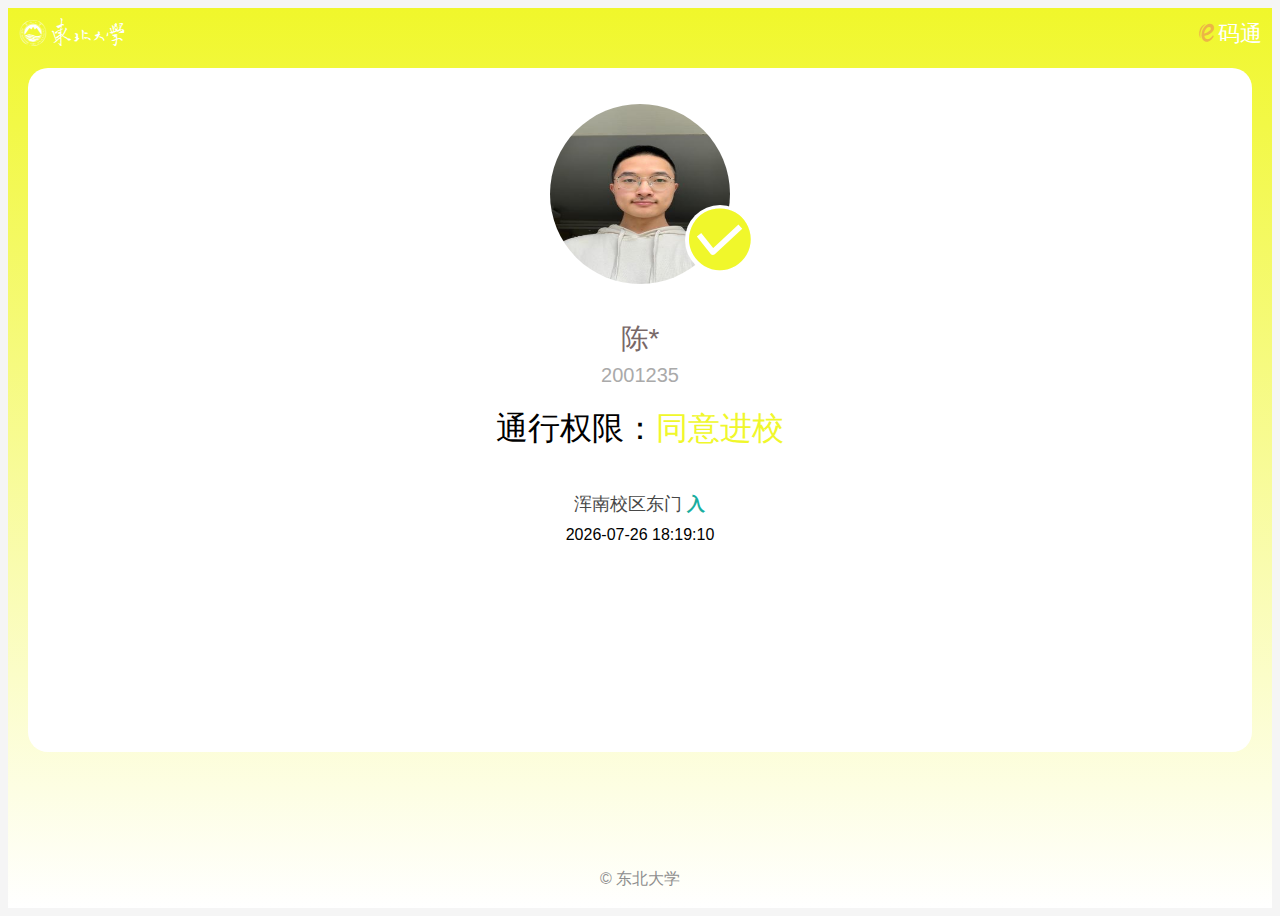
==== commit 72c12c5d: "Add files via upload" ====
--- a/index.html
+++ b/index.html
@@ -9,36 +9,28 @@
     <link href="css/main.css" rel="stylesheet">
 </head>
 
-<body><noscript><strong></strong></noscript>
+<body><noscript>&lt;strong&gt;We're sorry but neu-ecode-web doesn't work properly without JavaScript enabled. Please enable it to continue.&lt;/strong&gt;</noscript>
     <div id="app">
-        <div data-v-30eea19e="" class="code-warp-green">
-            <div data-v-30eea19e="" class="header">
-                <div data-v-30eea19e="" class="header-logo">
-                    <div data-v-30eea19e="" class="iconfont iconfont-left"></div>
-                    <div data-v-30eea19e="" class="iconfont-right"><span data-v-30eea19e="" class="iconfont"></span><span data-v-30eea19e="">码通</span></div>
+        <div data-v-4f0f08e4="" class="code-warp" style="background-image: -webkit-gradient(linear, 0 0, 0 100%, from(rgb(240, 247, 43)), to(rgb(255, 255, 255)));">
+            <div data-v-4f0f08e4="" class="header">
+                <div data-v-4f0f08e4="" class="header-logo">
+                    <div data-v-4f0f08e4="" class="iconfont iconfont-left"></div>
+                    <div data-v-4f0f08e4="" class="iconfont-right"><span data-v-4f0f08e4="" class="iconfont"></span><span data-v-4f0f08e4="">码通</span></div>
                 </div>
             </div>
-            <div data-v-30eea19e="" class="info-warp">
-                <div data-v-30eea19e="" class="avater"><img data-v-30eea19e="" src="[data-uri]"
-                        alt=""><span data-v-30eea19e="" class="iconfont iconfont-avater yes"></span>
-                    <!---->
-                    <!---->
-                    <!---->
+            <div data-v-4f0f08e4="" class="info-warp">
+                <div data-v-4f0f08e4="" class="avater"><img data-v-4f0f08e4="" src="[data-uri]"
+                        alt=""><span data-v-4f0f08e4="" class="iconfont iconfont-avater icon-fa-fill-check" style="color: rgb(240, 247, 43);"></span></div>
+                <div data-v-4f0f08e4="" class="user">
+                    <div data-v-4f0f08e4="" class="name">陈*</div>
+                    <div data-v-4f0f08e4="" class="code">2001235</div>
                 </div>
-                <div data-v-30eea19e="" class="user">
-                    <div data-v-30eea19e="" class="name">陈*</div>
-                    <div data-v-30eea19e="" class="code">2001235</div>
-                </div>
-                <div data-v-30eea19e="" class="pass"><span data-v-30eea19e="">通行权限：</span><span data-v-30eea19e="" class="yes">允许</span>
-                    <!---->
-                    <!---->
-                    <!---->
-                </div>
-                <div data-v-30eea19e="" class="address">浑南校区东门<span data-v-30eea19e=""> 入</span></div>
+                <div data-v-4f0f08e4="" class="pass"><span data-v-4f0f08e4="">通行权限：</span><span data-v-4f0f08e4="" class="yes" style="color: rgb(240, 247, 43);">同意进校</span></div>
+                <div data-v-4f0f08e4="" class="address">浑南校区东门<span data-v-4f0f08e4=""> 入</span></div>
                 <div data-v-30eea19e="" id="time" class="time"></div>
             </div>
-            <div data-v-30eea19e="" class="footer">
-                <div data-v-30eea19e="">© 东北大学</div>
+            <div data-v-4f0f08e4="" class="footer">
+                <div data-v-4f0f08e4="">© 东北大学</div>
             </div>
         </div>
     </div>
--- a/css/main.css
+++ b/css/main.css
@@ -4,7 +4,7 @@
 }
 
 .iconfont {
-    font-family: iconfont!important;
+    font-family: iconfont !important;
     font-size: 16px;
     font-style: normal;
     -webkit-font-smoothing: antialiased;
@@ -1064,44 +1064,44 @@
     font-family: Helvetica Neue, Helvetica, PingFang SC, Microsoft YaHei, 微软雅黑, Arial, sans-serif
 }
 
-.header[data-v-2982471c] {
+.header[data-v-03c7132c] {
     width: 100vw;
     height: 200px;
     background: url(../img/header_bg.0edeaae9.png) #2e5bbf no-repeat 0 100%;
     background-size: contain
 }
 
-.header .header-logo[data-v-2982471c] {
+.header .header-logo[data-v-03c7132c] {
     height: 48px;
     line-height: 48px
 }
 
-.iconfont[data-v-2982471c] {
-    font-family: iconfont!important;
+.iconfont[data-v-03c7132c] {
+    font-family: iconfont !important;
     font-style: normal;
     -webkit-font-smoothing: antialiased;
     -moz-osx-font-smoothing: grayscale
 }
 
-.iconfont-left[data-v-2982471c] {
+.iconfont-left[data-v-03c7132c] {
     font-size: 30px;
     color: #fff;
     padding-left: 10px
 }
 
-.iconfont-right[data-v-2982471c] {
+.iconfont-right[data-v-03c7132c] {
     text-align: right;
     padding-right: 10px;
     font-size: 22px;
     color: #fff
 }
 
-.iconfont-right .iconfont[data-v-2982471c] {
+.iconfont-right .iconfont[data-v-03c7132c] {
     color: #ecb546;
     font-size: 22px
 }
 
-.header .avatar[data-v-2982471c] {
+.header .avatar[data-v-03c7132c] {
     position: relative;
     top: -14px;
     width: 95px;
@@ -1113,53 +1113,53 @@
     background: #fff
 }
 
-.header .avatar .iconfont-img[data-v-2982471c] {
+.header .avatar .iconfont-img[data-v-03c7132c] {
     font-size: 95px;
     color: #ccc
 }
 
-.header .avatar img[data-v-2982471c] {
+.header .avatar img[data-v-03c7132c] {
     width: 95px;
     height: 95px
 }
 
-.header .user[data-v-2982471c] {
+.header .user[data-v-03c7132c] {
     position: relative;
     top: -14px;
     color: #fff;
     text-align: center
 }
 
-.header .user .name[data-v-2982471c] {
+.header .user .name[data-v-03c7132c] {
     padding-right: 10px;
     font-size: 20px
 }
 
-.content[data-v-2982471c] {
+.content[data-v-03c7132c] {
     border-radius: 16px;
     background: #fff;
     margin: -26px 20px 0 20px;
     padding: 0 0 10px 0
 }
 
-.content .qr-code[data-v-2982471c] {
+.content .qr-code[data-v-03c7132c] {
     min-height: 280px
 }
 
-.content .qr-code .code[data-v-2982471c] {
+.content .qr-code .code[data-v-03c7132c] {
     width: 200px;
     height: 200px;
     margin: -10px auto 0;
     display: block
 }
 
-.content .qr-code .code-fail[data-v-2982471c] {
+.content .qr-code .code-fail[data-v-03c7132c] {
     border: 1px solid #949494;
     text-align: center;
     color: #949494
 }
 
-.content .qr-code .time[data-v-2982471c] {
+.content .qr-code .time[data-v-03c7132c] {
     color: #949494;
     display: block;
     margin: 10px auto;
@@ -1167,15 +1167,15 @@
     font-size: 18px
 }
 
-.content .qr-code .red[data-v-2982471c] {
+.content .qr-code .red[data-v-03c7132c] {
     color: red
 }
 
-.content .qr-code .green[data-v-2982471c] {
+.content .qr-code .green[data-v-03c7132c] {
     color: #3fca72
 }
 
-.content .qr-code .iconfont-code[data-v-2982471c] {
+.content .qr-code .iconfont-code[data-v-03c7132c] {
     display: block;
     width: 36px;
     height: 36px;
@@ -1191,50 +1191,50 @@
     border: 2px solid #fff
 }
 
-.content .pass[data-v-2982471c] {
+.content .pass[data-v-03c7132c] {
     padding-left: 20px
 }
 
-.content .pass .main[data-v-2982471c] {
+.content .pass .main[data-v-03c7132c] {
     font-size: 20px;
     color: #6d6d6d;
     font-weight: 700;
     margin-bottom: 6px
 }
 
-.content .pass .main-height[data-v-2982471c] {
+.content .pass .main-height[data-v-03c7132c] {
     height: 200px
 }
 
-.content .pass .main .green[data-v-2982471c] {
+.content .pass .main .green[data-v-03c7132c] {
     color: #3fca72
 }
 
-.content .pass .main .red[data-v-2982471c] {
+.content .pass .main .red[data-v-03c7132c] {
     color: red
 }
 
-.content .pass .main .grey[data-v-2982471c] {
+.content .pass .main .grey[data-v-03c7132c] {
     color: #949494
 }
 
-.content .pass .main .no-tell[data-v-2982471c] {
+.content .pass .main .no-tell[data-v-03c7132c] {
     font-weight: 400;
     margin-left: 16px;
     font-size: 18px
 }
 
-.record[data-v-2982471c] {
+.record[data-v-03c7132c] {
     padding: 10px 20px
 }
 
-.record .title[data-v-2982471c] {
+.record .title[data-v-03c7132c] {
     margin: 0 0 14px 0;
     font-size: 17px;
     color: #474747
 }
 
-.record .one[data-v-2982471c] {
+.record .one[data-v-03c7132c] {
     display: flex;
     justify-content: space-between;
     margin-bottom: 6px;
@@ -1242,12 +1242,12 @@
     color: #626262
 }
 
-.record .one .left .iconfont[data-v-2982471c] {
+.record .one .left .iconfont[data-v-03c7132c] {
     color: #e5be72;
     margin-right: 4px
 }
 
-.footer[data-v-2982471c] {
+.footer[data-v-03c7132c] {
     padding: 10px;
     margin: 20px;
     text-align: center;
@@ -1256,70 +1256,54 @@
     font-size: 12px
 }
 
-.footer img[data-v-2982471c] {
+.footer img[data-v-03c7132c] {
     width: 40px;
     height: 40px;
     margin-bottom: 4px
 }
 
-.code-warp-green[data-v-30eea19e] {
-    height: 100vh;
-    background: -webkit-gradient(linear, 0 0, 0 100%, from(#20a350), to(#fff))
-}
-
-.code-warp-red[data-v-30eea19e] {
-    height: 100vh;
-    background: -webkit-gradient(linear, 0 0, 0 100%, from(#ff1313), to(#fff))
-}
-
-.code-warp-fail[data-v-30eea19e] {
-    height: 100vh;
-    background: -webkit-gradient(linear, 0 0, 0 100%, from(#a97f69), to(#fff))
-}
-
-.code-warp-blue[data-v-30eea19e] {
-    height: 100vh;
-    background: -webkit-gradient(linear, 0 0, 0 100%, from(#10aeff), to(#fff))
-}
-
-.header[data-v-30eea19e] {
+.code-warp[data-v-4f0f08e4] {
+    height: 100vh
+}
+
+.header[data-v-4f0f08e4] {
     height: 200px;
     background-size: contain
 }
 
-.header .header-logo[data-v-30eea19e] {
+.header .header-logo[data-v-4f0f08e4] {
     display: flex;
     justify-content: space-between;
     height: 50px;
     line-height: 50px
 }
 
-.iconfont[data-v-30eea19e] {
-    font-family: iconfont!important;
+.iconfont[data-v-4f0f08e4] {
+    font-family: iconfont !important;
     font-style: normal;
     -webkit-font-smoothing: antialiased;
     -moz-osx-font-smoothing: grayscale
 }
 
-.iconfont-left[data-v-30eea19e] {
+.iconfont-left[data-v-4f0f08e4] {
     font-size: 30px;
     color: #fff;
     padding-left: 10px
 }
 
-.iconfont-right[data-v-30eea19e] {
+.iconfont-right[data-v-4f0f08e4] {
     text-align: right;
     padding-right: 10px;
     font-size: 22px;
     color: #fff
 }
 
-.iconfont-right .iconfont[data-v-30eea19e] {
+.iconfont-right .iconfont[data-v-4f0f08e4] {
     color: #ecb546;
     font-size: 22px
 }
 
-.info-warp[data-v-30eea19e] {
+.info-warp[data-v-4f0f08e4] {
     height: 76vh;
     background: #fff;
     margin: -140px 20px 0;
@@ -1327,12 +1311,12 @@
     text-align: center
 }
 
-.info-warp .avater[data-v-30eea19e] {
+.info-warp .avater[data-v-4f0f08e4] {
     min-height: 180px;
     padding-top: 4vh
 }
 
-.info-warp .avater .iconfont-avater-img[data-v-30eea19e] {
+.info-warp .avater .iconfont-avater-img[data-v-4f0f08e4] {
     font-size: 90px;
     width: 180px;
     height: 180px;
@@ -1342,18 +1326,18 @@
     line-height: 180px
 }
 
-.info-warp .avater .iconfont-avater-img .iconfont[data-v-30eea19e] {
+.info-warp .avater .iconfont-avater-img .iconfont[data-v-4f0f08e4] {
     font-size: 100px;
     color: #999
 }
 
-.info-warp .avater img[data-v-30eea19e] {
+.info-warp .avater img[data-v-4f0f08e4] {
     width: 180px;
     height: 180px;
     border-radius: 50%
 }
 
-.info-warp .avater .iconfont-avater[data-v-30eea19e] {
+.info-warp .avater .iconfont-avater[data-v-4f0f08e4] {
     font-size: 70px;
     position: absolute;
     left: calc(50% + 45px);
@@ -1362,77 +1346,41 @@
     border-radius: 50%
 }
 
-.info-warp .avater .yes[data-v-30eea19e] {
-    color: #3fca72
-}
-
-.info-warp .avater .no[data-v-30eea19e] {
-    color: #ff0808
-}
-
-.info-warp .avater .fail[data-v-30eea19e] {
-    color: #949494
-}
-
-.info-warp .avater .blue[data-v-30eea19e] {
-    color: #10aeff
-}
-
-.info-warp .user[data-v-30eea19e] {
+.info-warp .user[data-v-4f0f08e4] {
     margin-top: 4vh;
     margin-bottom: 20px;
     font-size: 28px;
     color: #786868
 }
 
-.info-warp .user .code[data-v-30eea19e] {
+.info-warp .user .code[data-v-4f0f08e4] {
     font-size: 20px;
     color: #aaa;
     margin-top: 6px
 }
 
-.pass[data-v-30eea19e] {
+.pass[data-v-4f0f08e4] {
     font-size: 32px;
     margin-bottom: 4.5vh
 }
 
-.pass .yes[data-v-30eea19e] {
-    color: #3fca72;
-    font-weight: 700
-}
-
-.pass .no[data-v-30eea19e] {
-    color: #ff0808;
-    font-weight: 700
-}
-
-.pass .fail[data-v-30eea19e] {
-    color: #8f8f8f;
-    font-weight: 700
-}
-
-.pass .blue[data-v-30eea19e] {
-    color: #10aeff;
-    font-weight: 700
-}
-
-.address[data-v-30eea19e] {
-    font-size: 20px;
+.address[data-v-4f0f08e4] {
+    font-size: 18px;
     margin-bottom: 10px;
     color: #474747
 }
 
-.address span[data-v-30eea19e] {
+.address span[data-v-4f0f08e4] {
     color: #19aea0;
     font-weight: 700
 }
 
-.time[data-v-30eea19e] {
+.time[data-v-4f0f08e4] {
     font-size: 18px;
     color: #474747
 }
 
-.footer[data-v-30eea19e] {
+.footer[data-v-4f0f08e4] {
     width: 200px;
     text-align: center;
     position: absolute;
@@ -1442,6 +1390,6 @@
     color: #8e8e8e
 }
 
-.footer img[data-v-30eea19e] {
+.footer img[data-v-4f0f08e4] {
     width: 150px
 }--- a/css/main.css
+++ b/css/main.css
@@ -4,7 +4,7 @@
 }
 
 .iconfont {
-    font-family: iconfont!important;
+    font-family: iconfont !important;
     font-size: 16px;
     font-style: normal;
     -webkit-font-smoothing: antialiased;
@@ -1064,44 +1064,44 @@
     font-family: Helvetica Neue, Helvetica, PingFang SC, Microsoft YaHei, 微软雅黑, Arial, sans-serif
 }
 
-.header[data-v-2982471c] {
+.header[data-v-03c7132c] {
     width: 100vw;
     height: 200px;
     background: url(../img/header_bg.0edeaae9.png) #2e5bbf no-repeat 0 100%;
     background-size: contain
 }
 
-.header .header-logo[data-v-2982471c] {
+.header .header-logo[data-v-03c7132c] {
     height: 48px;
     line-height: 48px
 }
 
-.iconfont[data-v-2982471c] {
-    font-family: iconfont!important;
+.iconfont[data-v-03c7132c] {
+    font-family: iconfont !important;
     font-style: normal;
     -webkit-font-smoothing: antialiased;
     -moz-osx-font-smoothing: grayscale
 }
 
-.iconfont-left[data-v-2982471c] {
+.iconfont-left[data-v-03c7132c] {
     font-size: 30px;
     color: #fff;
     padding-left: 10px
 }
 
-.iconfont-right[data-v-2982471c] {
+.iconfont-right[data-v-03c7132c] {
     text-align: right;
     padding-right: 10px;
     font-size: 22px;
     color: #fff
 }
 
-.iconfont-right .iconfont[data-v-2982471c] {
+.iconfont-right .iconfont[data-v-03c7132c] {
     color: #ecb546;
     font-size: 22px
 }
 
-.header .avatar[data-v-2982471c] {
+.header .avatar[data-v-03c7132c] {
     position: relative;
     top: -14px;
     width: 95px;
@@ -1113,53 +1113,53 @@
     background: #fff
 }
 
-.header .avatar .iconfont-img[data-v-2982471c] {
+.header .avatar .iconfont-img[data-v-03c7132c] {
     font-size: 95px;
     color: #ccc
 }
 
-.header .avatar img[data-v-2982471c] {
+.header .avatar img[data-v-03c7132c] {
     width: 95px;
     height: 95px
 }
 
-.header .user[data-v-2982471c] {
+.header .user[data-v-03c7132c] {
     position: relative;
     top: -14px;
     color: #fff;
     text-align: center
 }
 
-.header .user .name[data-v-2982471c] {
+.header .user .name[data-v-03c7132c] {
     padding-right: 10px;
     font-size: 20px
 }
 
-.content[data-v-2982471c] {
+.content[data-v-03c7132c] {
     border-radius: 16px;
     background: #fff;
     margin: -26px 20px 0 20px;
     padding: 0 0 10px 0
 }
 
-.content .qr-code[data-v-2982471c] {
+.content .qr-code[data-v-03c7132c] {
     min-height: 280px
 }
 
-.content .qr-code .code[data-v-2982471c] {
+.content .qr-code .code[data-v-03c7132c] {
     width: 200px;
     height: 200px;
     margin: -10px auto 0;
     display: block
 }
 
-.content .qr-code .code-fail[data-v-2982471c] {
+.content .qr-code .code-fail[data-v-03c7132c] {
     border: 1px solid #949494;
     text-align: center;
     color: #949494
 }
 
-.content .qr-code .time[data-v-2982471c] {
+.content .qr-code .time[data-v-03c7132c] {
     color: #949494;
     display: block;
     margin: 10px auto;
@@ -1167,15 +1167,15 @@
     font-size: 18px
 }
 
-.content .qr-code .red[data-v-2982471c] {
+.content .qr-code .red[data-v-03c7132c] {
     color: red
 }
 
-.content .qr-code .green[data-v-2982471c] {
+.content .qr-code .green[data-v-03c7132c] {
     color: #3fca72
 }
 
-.content .qr-code .iconfont-code[data-v-2982471c] {
+.content .qr-code .iconfont-code[data-v-03c7132c] {
     display: block;
     width: 36px;
     height: 36px;
@@ -1191,50 +1191,50 @@
     border: 2px solid #fff
 }
 
-.content .pass[data-v-2982471c] {
+.content .pass[data-v-03c7132c] {
     padding-left: 20px
 }
 
-.content .pass .main[data-v-2982471c] {
+.content .pass .main[data-v-03c7132c] {
     font-size: 20px;
     color: #6d6d6d;
     font-weight: 700;
     margin-bottom: 6px
 }
 
-.content .pass .main-height[data-v-2982471c] {
+.content .pass .main-height[data-v-03c7132c] {
     height: 200px
 }
 
-.content .pass .main .green[data-v-2982471c] {
+.content .pass .main .green[data-v-03c7132c] {
     color: #3fca72
 }
 
-.content .pass .main .red[data-v-2982471c] {
+.content .pass .main .red[data-v-03c7132c] {
     color: red
 }
 
-.content .pass .main .grey[data-v-2982471c] {
+.content .pass .main .grey[data-v-03c7132c] {
     color: #949494
 }
 
-.content .pass .main .no-tell[data-v-2982471c] {
+.content .pass .main .no-tell[data-v-03c7132c] {
     font-weight: 400;
     margin-left: 16px;
     font-size: 18px
 }
 
-.record[data-v-2982471c] {
+.record[data-v-03c7132c] {
     padding: 10px 20px
 }
 
-.record .title[data-v-2982471c] {
+.record .title[data-v-03c7132c] {
     margin: 0 0 14px 0;
     font-size: 17px;
     color: #474747
 }
 
-.record .one[data-v-2982471c] {
+.record .one[data-v-03c7132c] {
     display: flex;
     justify-content: space-between;
     margin-bottom: 6px;
@@ -1242,12 +1242,12 @@
     color: #626262
 }
 
-.record .one .left .iconfont[data-v-2982471c] {
+.record .one .left .iconfont[data-v-03c7132c] {
     color: #e5be72;
     margin-right: 4px
 }
 
-.footer[data-v-2982471c] {
+.footer[data-v-03c7132c] {
     padding: 10px;
     margin: 20px;
     text-align: center;
@@ -1256,70 +1256,54 @@
     font-size: 12px
 }
 
-.footer img[data-v-2982471c] {
+.footer img[data-v-03c7132c] {
     width: 40px;
     height: 40px;
     margin-bottom: 4px
 }
 
-.code-warp-green[data-v-30eea19e] {
-    height: 100vh;
-    background: -webkit-gradient(linear, 0 0, 0 100%, from(#20a350), to(#fff))
-}
-
-.code-warp-red[data-v-30eea19e] {
-    height: 100vh;
-    background: -webkit-gradient(linear, 0 0, 0 100%, from(#ff1313), to(#fff))
-}
-
-.code-warp-fail[data-v-30eea19e] {
-    height: 100vh;
-    background: -webkit-gradient(linear, 0 0, 0 100%, from(#a97f69), to(#fff))
-}
-
-.code-warp-blue[data-v-30eea19e] {
-    height: 100vh;
-    background: -webkit-gradient(linear, 0 0, 0 100%, from(#10aeff), to(#fff))
-}
-
-.header[data-v-30eea19e] {
+.code-warp[data-v-4f0f08e4] {
+    height: 100vh
+}
+
+.header[data-v-4f0f08e4] {
     height: 200px;
     background-size: contain
 }
 
-.header .header-logo[data-v-30eea19e] {
+.header .header-logo[data-v-4f0f08e4] {
     display: flex;
     justify-content: space-between;
     height: 50px;
     line-height: 50px
 }
 
-.iconfont[data-v-30eea19e] {
-    font-family: iconfont!important;
+.iconfont[data-v-4f0f08e4] {
+    font-family: iconfont !important;
     font-style: normal;
     -webkit-font-smoothing: antialiased;
     -moz-osx-font-smoothing: grayscale
 }
 
-.iconfont-left[data-v-30eea19e] {
+.iconfont-left[data-v-4f0f08e4] {
     font-size: 30px;
     color: #fff;
     padding-left: 10px
 }
 
-.iconfont-right[data-v-30eea19e] {
+.iconfont-right[data-v-4f0f08e4] {
     text-align: right;
     padding-right: 10px;
     font-size: 22px;
     color: #fff
 }
 
-.iconfont-right .iconfont[data-v-30eea19e] {
+.iconfont-right .iconfont[data-v-4f0f08e4] {
     color: #ecb546;
     font-size: 22px
 }
 
-.info-warp[data-v-30eea19e] {
+.info-warp[data-v-4f0f08e4] {
     height: 76vh;
     background: #fff;
     margin: -140px 20px 0;
@@ -1327,12 +1311,12 @@
     text-align: center
 }
 
-.info-warp .avater[data-v-30eea19e] {
+.info-warp .avater[data-v-4f0f08e4] {
     min-height: 180px;
     padding-top: 4vh
 }
 
-.info-warp .avater .iconfont-avater-img[data-v-30eea19e] {
+.info-warp .avater .iconfont-avater-img[data-v-4f0f08e4] {
     font-size: 90px;
     width: 180px;
     height: 180px;
@@ -1342,18 +1326,18 @@
     line-height: 180px
 }
 
-.info-warp .avater .iconfont-avater-img .iconfont[data-v-30eea19e] {
+.info-warp .avater .iconfont-avater-img .iconfont[data-v-4f0f08e4] {
     font-size: 100px;
     color: #999
 }
 
-.info-warp .avater img[data-v-30eea19e] {
+.info-warp .avater img[data-v-4f0f08e4] {
     width: 180px;
     height: 180px;
     border-radius: 50%
 }
 
-.info-warp .avater .iconfont-avater[data-v-30eea19e] {
+.info-warp .avater .iconfont-avater[data-v-4f0f08e4] {
     font-size: 70px;
     position: absolute;
     left: calc(50% + 45px);
@@ -1362,77 +1346,41 @@
     border-radius: 50%
 }
 
-.info-warp .avater .yes[data-v-30eea19e] {
-    color: #3fca72
-}
-
-.info-warp .avater .no[data-v-30eea19e] {
-    color: #ff0808
-}
-
-.info-warp .avater .fail[data-v-30eea19e] {
-    color: #949494
-}
-
-.info-warp .avater .blue[data-v-30eea19e] {
-    color: #10aeff
-}
-
-.info-warp .user[data-v-30eea19e] {
+.info-warp .user[data-v-4f0f08e4] {
     margin-top: 4vh;
     margin-bottom: 20px;
     font-size: 28px;
     color: #786868
 }
 
-.info-warp .user .code[data-v-30eea19e] {
+.info-warp .user .code[data-v-4f0f08e4] {
     font-size: 20px;
     color: #aaa;
     margin-top: 6px
 }
 
-.pass[data-v-30eea19e] {
+.pass[data-v-4f0f08e4] {
     font-size: 32px;
     margin-bottom: 4.5vh
 }
 
-.pass .yes[data-v-30eea19e] {
-    color: #3fca72;
-    font-weight: 700
-}
-
-.pass .no[data-v-30eea19e] {
-    color: #ff0808;
-    font-weight: 700
-}
-
-.pass .fail[data-v-30eea19e] {
-    color: #8f8f8f;
-    font-weight: 700
-}
-
-.pass .blue[data-v-30eea19e] {
-    color: #10aeff;
-    font-weight: 700
-}
-
-.address[data-v-30eea19e] {
-    font-size: 20px;
+.address[data-v-4f0f08e4] {
+    font-size: 18px;
     margin-bottom: 10px;
     color: #474747
 }
 
-.address span[data-v-30eea19e] {
+.address span[data-v-4f0f08e4] {
     color: #19aea0;
     font-weight: 700
 }
 
-.time[data-v-30eea19e] {
+.time[data-v-4f0f08e4] {
     font-size: 18px;
     color: #474747
 }
 
-.footer[data-v-30eea19e] {
+.footer[data-v-4f0f08e4] {
     width: 200px;
     text-align: center;
     position: absolute;
@@ -1442,6 +1390,6 @@
     color: #8e8e8e
 }
 
-.footer img[data-v-30eea19e] {
+.footer img[data-v-4f0f08e4] {
     width: 150px
 }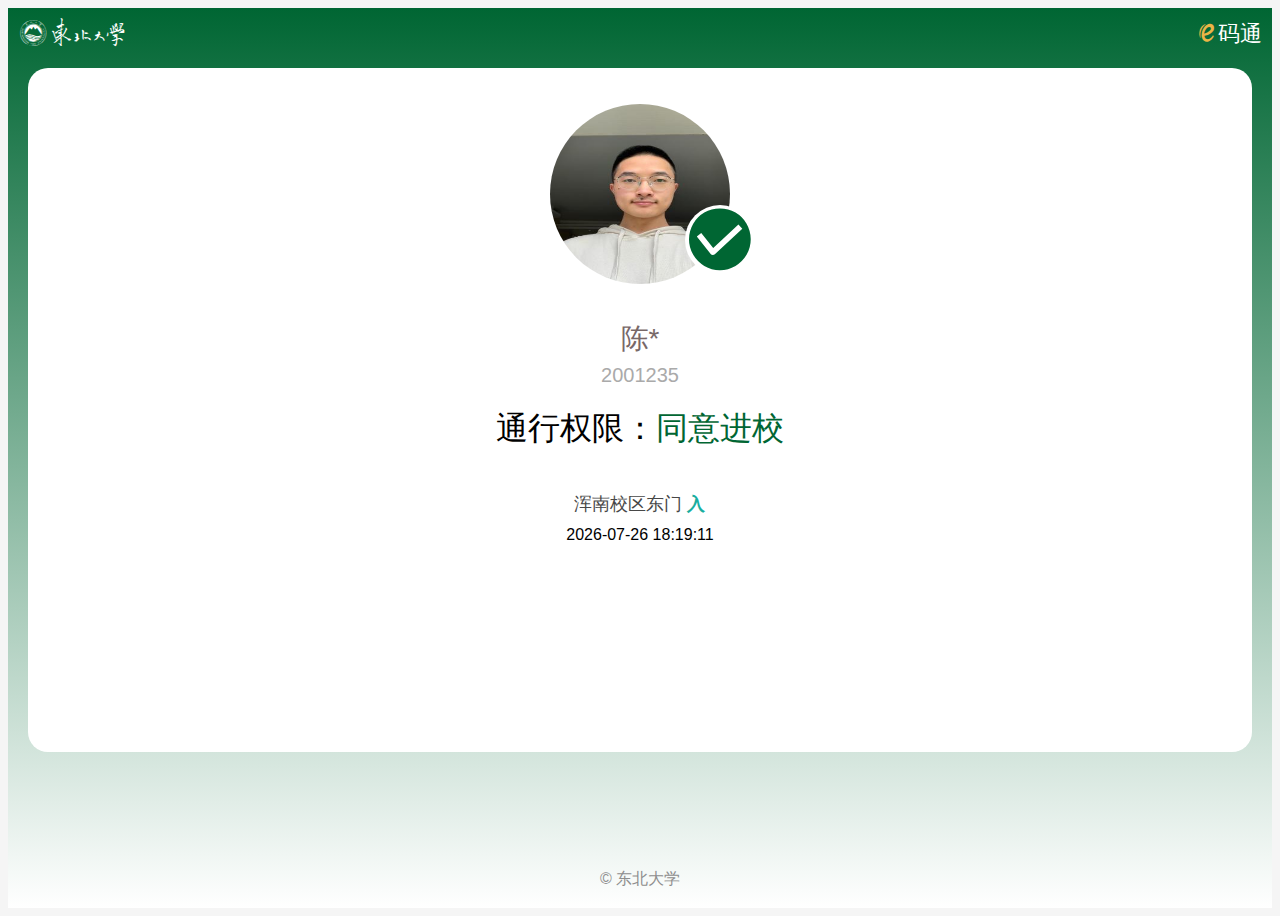
==== commit 8bc652aa: "Add files via upload" ====
--- a/index.html
+++ b/index.html
@@ -9,9 +9,9 @@
     <link href="css/main.css" rel="stylesheet">
 </head>
 
-<body><noscript>&lt;strong&gt;We're sorry but neu-ecode-web doesn't work properly without JavaScript enabled. Please enable it to continue.&lt;/strong&gt;</noscript>
+<body><noscript></noscript>
     <div id="app">
-        <div data-v-4f0f08e4="" class="code-warp" style="background-image: -webkit-gradient(linear, 0 0, 0 100%, from(rgb(240, 247, 43)), to(rgb(255, 255, 255)));">
+        <div data-v-4f0f08e4="" class="code-warp" style="background-image: -webkit-gradient(linear, 0 0, 0 100%, from(rgb(0, 102, 51)), to(rgb(255, 255, 255)));">
             <div data-v-4f0f08e4="" class="header">
                 <div data-v-4f0f08e4="" class="header-logo">
                     <div data-v-4f0f08e4="" class="iconfont iconfont-left"></div>
@@ -20,12 +20,12 @@
             </div>
             <div data-v-4f0f08e4="" class="info-warp">
                 <div data-v-4f0f08e4="" class="avater"><img data-v-4f0f08e4="" src="[data-uri]"
-                        alt=""><span data-v-4f0f08e4="" class="iconfont iconfont-avater icon-fa-fill-check" style="color: rgb(240, 247, 43);"></span></div>
+                        alt=""><span data-v-4f0f08e4="" class="iconfont iconfont-avater icon-fa-fill-check" style="color: rgb(0, 102, 51);"></span></div>
                 <div data-v-4f0f08e4="" class="user">
                     <div data-v-4f0f08e4="" class="name">陈*</div>
                     <div data-v-4f0f08e4="" class="code">2001235</div>
                 </div>
-                <div data-v-4f0f08e4="" class="pass"><span data-v-4f0f08e4="">通行权限：</span><span data-v-4f0f08e4="" class="yes" style="color: rgb(240, 247, 43);">同意进校</span></div>
+                <div data-v-4f0f08e4="" class="pass"><span data-v-4f0f08e4="">通行权限：</span><span data-v-4f0f08e4="" class="yes" style="color: rgb(0, 102, 51);">同意进校</span></div>
                 <div data-v-4f0f08e4="" class="address">浑南校区东门<span data-v-4f0f08e4=""> 入</span></div>
                 <div data-v-30eea19e="" id="time" class="time"></div>
             </div>
--- a/css/main.css
+++ b/css/main.css
@@ -4,7 +4,7 @@
 }
 
 .iconfont {
-    font-family: iconfont !important;
+    font-family: iconfont!important;
     font-size: 16px;
     font-style: normal;
     -webkit-font-smoothing: antialiased;
@@ -1064,44 +1064,44 @@
     font-family: Helvetica Neue, Helvetica, PingFang SC, Microsoft YaHei, 微软雅黑, Arial, sans-serif
 }
 
-.header[data-v-03c7132c] {
+.header[data-v-6b6611b4] {
     width: 100vw;
     height: 200px;
     background: url(../img/header_bg.0edeaae9.png) #2e5bbf no-repeat 0 100%;
     background-size: contain
 }
 
-.header .header-logo[data-v-03c7132c] {
+.header .header-logo[data-v-6b6611b4] {
     height: 48px;
     line-height: 48px
 }
 
-.iconfont[data-v-03c7132c] {
-    font-family: iconfont !important;
+.iconfont[data-v-6b6611b4] {
+    font-family: iconfont!important;
     font-style: normal;
     -webkit-font-smoothing: antialiased;
     -moz-osx-font-smoothing: grayscale
 }
 
-.iconfont-left[data-v-03c7132c] {
+.iconfont-left[data-v-6b6611b4] {
     font-size: 30px;
     color: #fff;
     padding-left: 10px
 }
 
-.iconfont-right[data-v-03c7132c] {
+.iconfont-right[data-v-6b6611b4] {
     text-align: right;
     padding-right: 10px;
     font-size: 22px;
     color: #fff
 }
 
-.iconfont-right .iconfont[data-v-03c7132c] {
+.iconfont-right .iconfont[data-v-6b6611b4] {
     color: #ecb546;
     font-size: 22px
 }
 
-.header .avatar[data-v-03c7132c] {
+.header .avatar[data-v-6b6611b4] {
     position: relative;
     top: -14px;
     width: 95px;
@@ -1113,53 +1113,53 @@
     background: #fff
 }
 
-.header .avatar .iconfont-img[data-v-03c7132c] {
+.header .avatar .iconfont-img[data-v-6b6611b4] {
     font-size: 95px;
     color: #ccc
 }
 
-.header .avatar img[data-v-03c7132c] {
+.header .avatar img[data-v-6b6611b4] {
     width: 95px;
     height: 95px
 }
 
-.header .user[data-v-03c7132c] {
+.header .user[data-v-6b6611b4] {
     position: relative;
     top: -14px;
     color: #fff;
     text-align: center
 }
 
-.header .user .name[data-v-03c7132c] {
+.header .user .name[data-v-6b6611b4] {
     padding-right: 10px;
     font-size: 20px
 }
 
-.content[data-v-03c7132c] {
+.content[data-v-6b6611b4] {
     border-radius: 16px;
     background: #fff;
     margin: -26px 20px 0 20px;
     padding: 0 0 10px 0
 }
 
-.content .qr-code[data-v-03c7132c] {
+.content .qr-code[data-v-6b6611b4] {
     min-height: 280px
 }
 
-.content .qr-code .code[data-v-03c7132c] {
+.content .qr-code .code[data-v-6b6611b4] {
     width: 200px;
     height: 200px;
     margin: -10px auto 0;
     display: block
 }
 
-.content .qr-code .code-fail[data-v-03c7132c] {
+.content .qr-code .code-fail[data-v-6b6611b4] {
     border: 1px solid #949494;
     text-align: center;
     color: #949494
 }
 
-.content .qr-code .time[data-v-03c7132c] {
+.content .qr-code .time[data-v-6b6611b4] {
     color: #949494;
     display: block;
     margin: 10px auto;
@@ -1167,15 +1167,7 @@
     font-size: 18px
 }
 
-.content .qr-code .red[data-v-03c7132c] {
-    color: red
-}
-
-.content .qr-code .green[data-v-03c7132c] {
-    color: #3fca72
-}
-
-.content .qr-code .iconfont-code[data-v-03c7132c] {
+.content .qr-code .iconfont-code[data-v-6b6611b4] {
     display: block;
     width: 36px;
     height: 36px;
@@ -1191,50 +1183,42 @@
     border: 2px solid #fff
 }
 
-.content .pass[data-v-03c7132c] {
+.content .pass[data-v-6b6611b4] {
     padding-left: 20px
 }
 
-.content .pass .main[data-v-03c7132c] {
+.content .pass .main[data-v-6b6611b4] {
     font-size: 20px;
     color: #6d6d6d;
     font-weight: 700;
     margin-bottom: 6px
 }
 
-.content .pass .main-height[data-v-03c7132c] {
+.content .pass .main-height[data-v-6b6611b4] {
     height: 200px
 }
 
-.content .pass .main .green[data-v-03c7132c] {
-    color: #3fca72
-}
-
-.content .pass .main .red[data-v-03c7132c] {
-    color: red
-}
-
-.content .pass .main .grey[data-v-03c7132c] {
+.content .pass .main .grey[data-v-6b6611b4] {
     color: #949494
 }
 
-.content .pass .main .no-tell[data-v-03c7132c] {
+.content .pass .main .no-tell[data-v-6b6611b4] {
     font-weight: 400;
     margin-left: 16px;
     font-size: 18px
 }
 
-.record[data-v-03c7132c] {
+.record[data-v-6b6611b4] {
     padding: 10px 20px
 }
 
-.record .title[data-v-03c7132c] {
+.record .title[data-v-6b6611b4] {
     margin: 0 0 14px 0;
     font-size: 17px;
     color: #474747
 }
 
-.record .one[data-v-03c7132c] {
+.record .one[data-v-6b6611b4] {
     display: flex;
     justify-content: space-between;
     margin-bottom: 6px;
@@ -1242,12 +1226,12 @@
     color: #626262
 }
 
-.record .one .left .iconfont[data-v-03c7132c] {
+.record .one .left .iconfont[data-v-6b6611b4] {
     color: #e5be72;
     margin-right: 4px
 }
 
-.footer[data-v-03c7132c] {
+.footer[data-v-6b6611b4] {
     padding: 10px;
     margin: 20px;
     text-align: center;
@@ -1256,7 +1240,7 @@
     font-size: 12px
 }
 
-.footer img[data-v-03c7132c] {
+.footer img[data-v-6b6611b4] {
     width: 40px;
     height: 40px;
     margin-bottom: 4px
@@ -1279,7 +1263,7 @@
 }
 
 .iconfont[data-v-4f0f08e4] {
-    font-family: iconfont !important;
+    font-family: iconfont!important;
     font-style: normal;
     -webkit-font-smoothing: antialiased;
     -moz-osx-font-smoothing: grayscale
--- a/css/main.css
+++ b/css/main.css
@@ -4,7 +4,7 @@
 }
 
 .iconfont {
-    font-family: iconfont !important;
+    font-family: iconfont!important;
     font-size: 16px;
     font-style: normal;
     -webkit-font-smoothing: antialiased;
@@ -1064,44 +1064,44 @@
     font-family: Helvetica Neue, Helvetica, PingFang SC, Microsoft YaHei, 微软雅黑, Arial, sans-serif
 }
 
-.header[data-v-03c7132c] {
+.header[data-v-6b6611b4] {
     width: 100vw;
     height: 200px;
     background: url(../img/header_bg.0edeaae9.png) #2e5bbf no-repeat 0 100%;
     background-size: contain
 }
 
-.header .header-logo[data-v-03c7132c] {
+.header .header-logo[data-v-6b6611b4] {
     height: 48px;
     line-height: 48px
 }
 
-.iconfont[data-v-03c7132c] {
-    font-family: iconfont !important;
+.iconfont[data-v-6b6611b4] {
+    font-family: iconfont!important;
     font-style: normal;
     -webkit-font-smoothing: antialiased;
     -moz-osx-font-smoothing: grayscale
 }
 
-.iconfont-left[data-v-03c7132c] {
+.iconfont-left[data-v-6b6611b4] {
     font-size: 30px;
     color: #fff;
     padding-left: 10px
 }
 
-.iconfont-right[data-v-03c7132c] {
+.iconfont-right[data-v-6b6611b4] {
     text-align: right;
     padding-right: 10px;
     font-size: 22px;
     color: #fff
 }
 
-.iconfont-right .iconfont[data-v-03c7132c] {
+.iconfont-right .iconfont[data-v-6b6611b4] {
     color: #ecb546;
     font-size: 22px
 }
 
-.header .avatar[data-v-03c7132c] {
+.header .avatar[data-v-6b6611b4] {
     position: relative;
     top: -14px;
     width: 95px;
@@ -1113,53 +1113,53 @@
     background: #fff
 }
 
-.header .avatar .iconfont-img[data-v-03c7132c] {
+.header .avatar .iconfont-img[data-v-6b6611b4] {
     font-size: 95px;
     color: #ccc
 }
 
-.header .avatar img[data-v-03c7132c] {
+.header .avatar img[data-v-6b6611b4] {
     width: 95px;
     height: 95px
 }
 
-.header .user[data-v-03c7132c] {
+.header .user[data-v-6b6611b4] {
     position: relative;
     top: -14px;
     color: #fff;
     text-align: center
 }
 
-.header .user .name[data-v-03c7132c] {
+.header .user .name[data-v-6b6611b4] {
     padding-right: 10px;
     font-size: 20px
 }
 
-.content[data-v-03c7132c] {
+.content[data-v-6b6611b4] {
     border-radius: 16px;
     background: #fff;
     margin: -26px 20px 0 20px;
     padding: 0 0 10px 0
 }
 
-.content .qr-code[data-v-03c7132c] {
+.content .qr-code[data-v-6b6611b4] {
     min-height: 280px
 }
 
-.content .qr-code .code[data-v-03c7132c] {
+.content .qr-code .code[data-v-6b6611b4] {
     width: 200px;
     height: 200px;
     margin: -10px auto 0;
     display: block
 }
 
-.content .qr-code .code-fail[data-v-03c7132c] {
+.content .qr-code .code-fail[data-v-6b6611b4] {
     border: 1px solid #949494;
     text-align: center;
     color: #949494
 }
 
-.content .qr-code .time[data-v-03c7132c] {
+.content .qr-code .time[data-v-6b6611b4] {
     color: #949494;
     display: block;
     margin: 10px auto;
@@ -1167,15 +1167,7 @@
     font-size: 18px
 }
 
-.content .qr-code .red[data-v-03c7132c] {
-    color: red
-}
-
-.content .qr-code .green[data-v-03c7132c] {
-    color: #3fca72
-}
-
-.content .qr-code .iconfont-code[data-v-03c7132c] {
+.content .qr-code .iconfont-code[data-v-6b6611b4] {
     display: block;
     width: 36px;
     height: 36px;
@@ -1191,50 +1183,42 @@
     border: 2px solid #fff
 }
 
-.content .pass[data-v-03c7132c] {
+.content .pass[data-v-6b6611b4] {
     padding-left: 20px
 }
 
-.content .pass .main[data-v-03c7132c] {
+.content .pass .main[data-v-6b6611b4] {
     font-size: 20px;
     color: #6d6d6d;
     font-weight: 700;
     margin-bottom: 6px
 }
 
-.content .pass .main-height[data-v-03c7132c] {
+.content .pass .main-height[data-v-6b6611b4] {
     height: 200px
 }
 
-.content .pass .main .green[data-v-03c7132c] {
-    color: #3fca72
-}
-
-.content .pass .main .red[data-v-03c7132c] {
-    color: red
-}
-
-.content .pass .main .grey[data-v-03c7132c] {
+.content .pass .main .grey[data-v-6b6611b4] {
     color: #949494
 }
 
-.content .pass .main .no-tell[data-v-03c7132c] {
+.content .pass .main .no-tell[data-v-6b6611b4] {
     font-weight: 400;
     margin-left: 16px;
     font-size: 18px
 }
 
-.record[data-v-03c7132c] {
+.record[data-v-6b6611b4] {
     padding: 10px 20px
 }
 
-.record .title[data-v-03c7132c] {
+.record .title[data-v-6b6611b4] {
     margin: 0 0 14px 0;
     font-size: 17px;
     color: #474747
 }
 
-.record .one[data-v-03c7132c] {
+.record .one[data-v-6b6611b4] {
     display: flex;
     justify-content: space-between;
     margin-bottom: 6px;
@@ -1242,12 +1226,12 @@
     color: #626262
 }
 
-.record .one .left .iconfont[data-v-03c7132c] {
+.record .one .left .iconfont[data-v-6b6611b4] {
     color: #e5be72;
     margin-right: 4px
 }
 
-.footer[data-v-03c7132c] {
+.footer[data-v-6b6611b4] {
     padding: 10px;
     margin: 20px;
     text-align: center;
@@ -1256,7 +1240,7 @@
     font-size: 12px
 }
 
-.footer img[data-v-03c7132c] {
+.footer img[data-v-6b6611b4] {
     width: 40px;
     height: 40px;
     margin-bottom: 4px
@@ -1279,7 +1263,7 @@
 }
 
 .iconfont[data-v-4f0f08e4] {
-    font-family: iconfont !important;
+    font-family: iconfont!important;
     font-style: normal;
     -webkit-font-smoothing: antialiased;
     -moz-osx-font-smoothing: grayscale
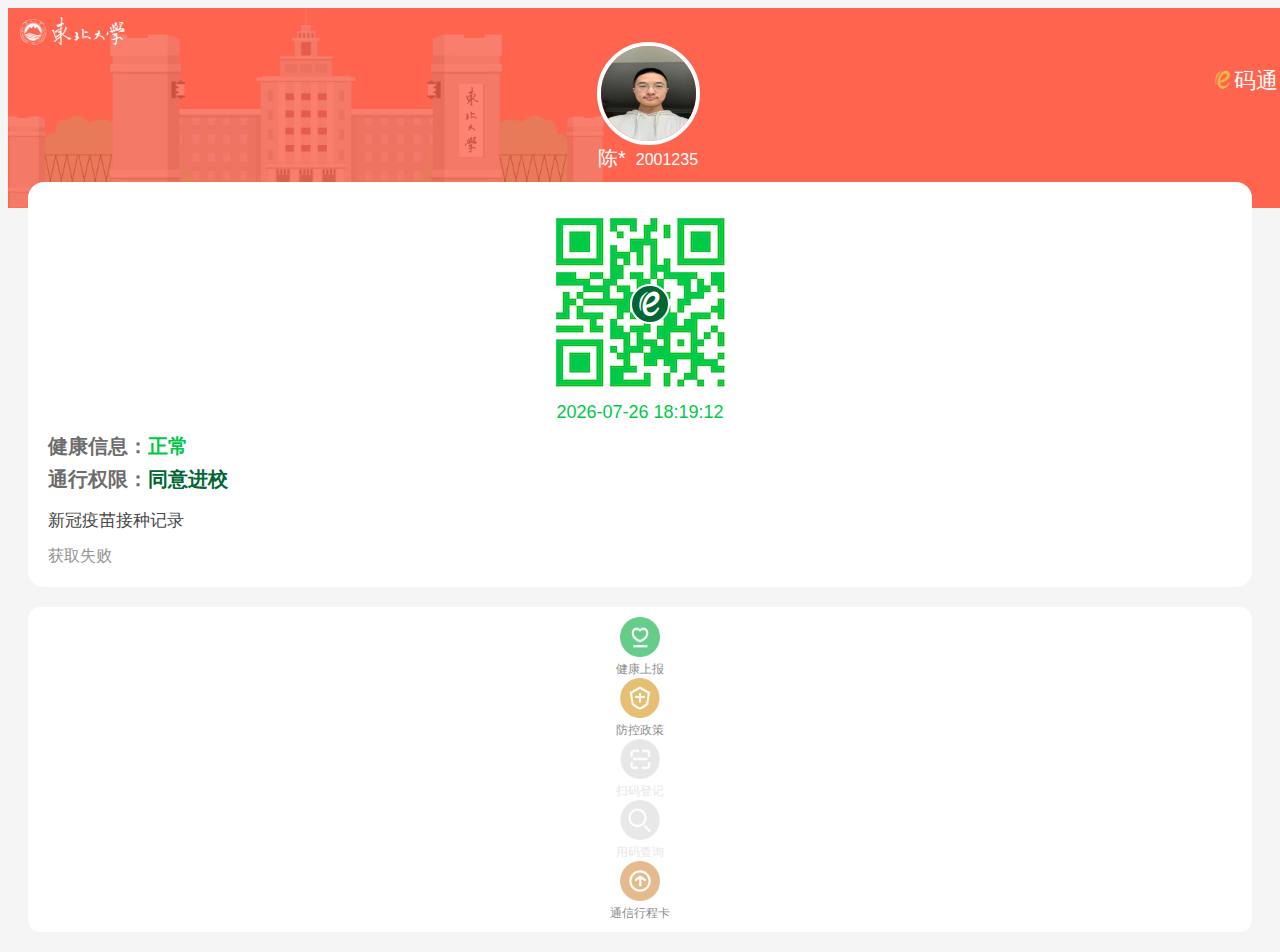
==== commit 744e3a55: "Add files via upload" ====
--- a/index.html
+++ b/index.html
@@ -9,28 +9,45 @@
     <link href="css/main.css" rel="stylesheet">
 </head>
 
-<body><noscript></noscript>
+<body><noscript>&lt;strong&gt;We're sorry but neu-ecode-web doesn't work properly without JavaScript enabled. Please
+        enable it to continue.&lt;/strong&gt;</noscript>
     <div id="app">
-        <div data-v-4f0f08e4="" class="code-warp" style="background-image: -webkit-gradient(linear, 0 0, 0 100%, from(rgb(0, 102, 51)), to(rgb(255, 255, 255)));">
-            <div data-v-4f0f08e4="" class="header">
-                <div data-v-4f0f08e4="" class="header-logo">
-                    <div data-v-4f0f08e4="" class="iconfont iconfont-left"></div>
-                    <div data-v-4f0f08e4="" class="iconfont-right"><span data-v-4f0f08e4="" class="iconfont"></span><span data-v-4f0f08e4="">码通</span></div>
+        <div data-v-84f6571c="">
+            <div data-v-84f6571c="" class="header">
+                <div data-v-84f6571c="" class="header-logo van-row">
+                    <div data-v-84f6571c="" class="iconfont iconfont-left van-col van-col--8"></div>
+                    <div data-v-84f6571c="" class="iconfont-right van-col van-col--8 van-col--offset-8"><span data-v-84f6571c="" class="iconfont"></span><span data-v-84f6571c="">码通</span></div>
+                </div>
+                <div data-v-84f6571c="" class="avatar"><img data-v-84f6571c="" src="[data-uri]"
+                        alt="头像加载失败"></div>
+                <div data-v-84f6571c="" class="user"><span data-v-84f6571c="" class="name">陈*</span><span data-v-84f6571c="" class="code">2001235</span></div>
+            </div>
+            <div data-v-84f6571c="" class="content">
+                <div data-v-84f6571c="" class="qr-code"><span data-v-84f6571c="" class="iconfont iconfont-code" style="background-color: rgb(0, 102, 51);"></span><span data-v-84f6571c="" class="code"><img
+                    data-v-84f6571c="" src="img/IMG_7457.png" alt=""><canvas width="180"
+                            height="180"></canvas></span><span data-v-84f6571c="" id="time" class="time" style="color: rgb(0, 201, 73);"></span></div>
+                <div data-v-84f6571c="" class="pass">
+                    <div data-v-84f6571c="" class="main"><span data-v-84f6571c="">健康信息：</span><span data-v-84f6571c="" class="grey" style="color: rgb(0, 201, 73);">正常</span></div>
+                    <div data-v-84f6571c="" class="main"><span data-v-84f6571c="">通行权限：</span><span data-v-84f6571c="" style="color: rgb(0, 102, 51);">同意进校</span></div>
+                </div>
+                <div data-v-84f6571c="" class="record">
+                    <div data-v-84f6571c="" class="title">新冠疫苗接种记录</div>
+                    <div data-v-84f6571c="" style="color: rgb(148, 148, 148);">获取失败</div>
                 </div>
             </div>
-            <div data-v-4f0f08e4="" class="info-warp">
-                <div data-v-4f0f08e4="" class="avater"><img data-v-4f0f08e4="" src="[data-uri]"
-                        alt=""><span data-v-4f0f08e4="" class="iconfont iconfont-avater icon-fa-fill-check" style="color: rgb(0, 102, 51);"></span></div>
-                <div data-v-4f0f08e4="" class="user">
-                    <div data-v-4f0f08e4="" class="name">陈*</div>
-                    <div data-v-4f0f08e4="" class="code">2001235</div>
+            <div data-v-84f6571c="" class="footer">
+                <div data-v-84f6571c="" class="van-row">
+                    <div data-v-84f6571c="" class="van-col van-col--5"><img data-v-84f6571c="" src="img/healthy.544f0d01.png" alt=""><br data-v-84f6571c=""><span data-v-84f6571c="" style="color: rgb(142, 142, 142);">健康上报</span></div>
+                    <div data-v-84f6571c="" class="van-col van-col--5"><img data-v-84f6571c="" src="img/policy.1aa22118.png" alt=""><br data-v-84f6571c=""><span data-v-84f6571c="" style="color: rgb(142, 142, 142);">防控政策</span></div>
+                    <div data-v-84f6571c="" class="van-col van-col--4"><img data-v-84f6571c="" src="[data-uri]">
+                        <br data-v-84f6571c=""><span data-v-84f6571c="" style="color: rgb(231, 231, 231);">扫码登记</span>
+                    </div>
+                    <div data-v-84f6571c="" class="van-col van-col--5"><img data-v-84f6571c="" src="[data-uri]"
+                            alt=""><br data-v-84f6571c=""><span data-v-84f6571c="" style="color: rgb(231, 231, 231);">用码查询</span></div>
+                    <!---->
+                    <div data-v-84f6571c="" class="van-col van-col--5"><img data-v-84f6571c="" src="img/card.2e34f44b.png" alt=""><br data-v-84f6571c=""><span data-v-84f6571c="" style="color: rgb(142, 142, 142);">通信行程卡</span></div>
+                    <!---->
                 </div>
-                <div data-v-4f0f08e4="" class="pass"><span data-v-4f0f08e4="">通行权限：</span><span data-v-4f0f08e4="" class="yes" style="color: rgb(0, 102, 51);">同意进校</span></div>
-                <div data-v-4f0f08e4="" class="address">浑南校区东门<span data-v-4f0f08e4=""> 入</span></div>
-                <div data-v-30eea19e="" id="time" class="time"></div>
-            </div>
-            <div data-v-4f0f08e4="" class="footer">
-                <div data-v-4f0f08e4="">© 东北大学</div>
             </div>
         </div>
     </div>
--- a/css/main.css
+++ b/css/main.css
@@ -4,7 +4,7 @@
 }
 
 .iconfont {
-    font-family: iconfont!important;
+    font-family: iconfont !important;
     font-size: 16px;
     font-style: normal;
     -webkit-font-smoothing: antialiased;
@@ -1061,47 +1061,48 @@
 
 body {
     background-color: #f5f5f5;
-    font-family: Helvetica Neue, Helvetica, PingFang SC, Microsoft YaHei, 微软雅黑, Arial, sans-serif
-}
-
-.header[data-v-6b6611b4] {
+    font-family: Helvetica Neue, Helvetica, PingFang SC, Microsoft YaHei, 微软雅黑, Arial, sans-serif;
+    -webkit-text-size-adjust: 100% !important
+}
+
+.header[data-v-84f6571c] {
     width: 100vw;
     height: 200px;
-    background: url(../img/header_bg.0edeaae9.png) #2e5bbf no-repeat 0 100%;
+    background: url(../img/header_bg.380fe3c6.png) #ff644f no-repeat 0 100%;
     background-size: contain
 }
 
-.header .header-logo[data-v-6b6611b4] {
+.header .header-logo[data-v-84f6571c] {
     height: 48px;
     line-height: 48px
 }
 
-.iconfont[data-v-6b6611b4] {
-    font-family: iconfont!important;
+.iconfont[data-v-84f6571c] {
+    font-family: iconfont !important;
     font-style: normal;
     -webkit-font-smoothing: antialiased;
     -moz-osx-font-smoothing: grayscale
 }
 
-.iconfont-left[data-v-6b6611b4] {
+.iconfont-left[data-v-84f6571c] {
     font-size: 30px;
     color: #fff;
     padding-left: 10px
 }
 
-.iconfont-right[data-v-6b6611b4] {
+.iconfont-right[data-v-84f6571c] {
     text-align: right;
     padding-right: 10px;
     font-size: 22px;
     color: #fff
 }
 
-.iconfont-right .iconfont[data-v-6b6611b4] {
+.iconfont-right .iconfont[data-v-84f6571c] {
     color: #ecb546;
     font-size: 22px
 }
 
-.header .avatar[data-v-6b6611b4] {
+.header .avatar[data-v-84f6571c] {
     position: relative;
     top: -14px;
     width: 95px;
@@ -1113,53 +1114,53 @@
     background: #fff
 }
 
-.header .avatar .iconfont-img[data-v-6b6611b4] {
+.header .avatar .iconfont-img[data-v-84f6571c] {
     font-size: 95px;
     color: #ccc
 }
 
-.header .avatar img[data-v-6b6611b4] {
+.header .avatar img[data-v-84f6571c] {
     width: 95px;
     height: 95px
 }
 
-.header .user[data-v-6b6611b4] {
+.header .user[data-v-84f6571c] {
     position: relative;
     top: -14px;
     color: #fff;
     text-align: center
 }
 
-.header .user .name[data-v-6b6611b4] {
+.header .user .name[data-v-84f6571c] {
     padding-right: 10px;
     font-size: 20px
 }
 
-.content[data-v-6b6611b4] {
+.content[data-v-84f6571c] {
     border-radius: 16px;
     background: #fff;
     margin: -26px 20px 0 20px;
     padding: 0 0 10px 0
 }
 
-.content .qr-code[data-v-6b6611b4] {
-    min-height: 280px
-}
-
-.content .qr-code .code[data-v-6b6611b4] {
-    width: 200px;
-    height: 200px;
+.content .qr-code[data-v-84f6571c] {
+    min-height: 240px
+}
+
+.content .qr-code .code[data-v-84f6571c] {
+    width: 180px;
+    height: 180px;
     margin: -10px auto 0;
     display: block
 }
 
-.content .qr-code .code-fail[data-v-6b6611b4] {
+.content .qr-code .code-fail[data-v-84f6571c] {
     border: 1px solid #949494;
     text-align: center;
     color: #949494
 }
 
-.content .qr-code .time[data-v-6b6611b4] {
+.content .qr-code .time[data-v-84f6571c] {
     color: #949494;
     display: block;
     margin: 10px auto;
@@ -1167,7 +1168,7 @@
     font-size: 18px
 }
 
-.content .qr-code .iconfont-code[data-v-6b6611b4] {
+.content .qr-code .iconfont-code[data-v-84f6571c] {
     display: block;
     width: 36px;
     height: 36px;
@@ -1178,47 +1179,37 @@
     background: #949494;
     color: #fff;
     position: relative;
-    top: 112px;
+    top: 102px;
     left: calc(50vw - 38px);
     border: 2px solid #fff
 }
 
-.content .pass[data-v-6b6611b4] {
+.content .pass[data-v-84f6571c] {
     padding-left: 20px
 }
 
-.content .pass .main[data-v-6b6611b4] {
+.content .pass .main[data-v-84f6571c] {
     font-size: 20px;
     color: #6d6d6d;
     font-weight: 700;
     margin-bottom: 6px
 }
 
-.content .pass .main-height[data-v-6b6611b4] {
-    height: 200px
-}
-
-.content .pass .main .grey[data-v-6b6611b4] {
+.content .pass .main .grey[data-v-84f6571c] {
     color: #949494
 }
 
-.content .pass .main .no-tell[data-v-6b6611b4] {
-    font-weight: 400;
-    margin-left: 16px;
-    font-size: 18px
-}
-
-.record[data-v-6b6611b4] {
+.record[data-v-84f6571c] {
     padding: 10px 20px
 }
 
-.record .title[data-v-6b6611b4] {
+.record .title[data-v-84f6571c] {
     margin: 0 0 14px 0;
     font-size: 17px;
     color: #474747
 }
 
-.record .one[data-v-6b6611b4] {
+.record .one[data-v-84f6571c] {
     display: flex;
     justify-content: space-between;
     margin-bottom: 6px;
@@ -1226,12 +1217,12 @@
     color: #626262
 }
 
-.record .one .left .iconfont[data-v-6b6611b4] {
+.record .one .left .iconfont[data-v-84f6571c] {
     color: #e5be72;
     margin-right: 4px
 }
 
-.footer[data-v-6b6611b4] {
+.footer[data-v-84f6571c] {
     padding: 10px;
     margin: 20px;
     text-align: center;
@@ -1240,7 +1231,7 @@
     font-size: 12px
 }
 
-.footer img[data-v-6b6611b4] {
+.footer img[data-v-84f6571c] {
     width: 40px;
     height: 40px;
     margin-bottom: 4px
@@ -1263,7 +1254,7 @@
 }
 
 .iconfont[data-v-4f0f08e4] {
-    font-family: iconfont!important;
+    font-family: iconfont !important;
     font-style: normal;
     -webkit-font-smoothing: antialiased;
     -moz-osx-font-smoothing: grayscale
--- a/css/main.css
+++ b/css/main.css
@@ -4,7 +4,7 @@
 }
 
 .iconfont {
-    font-family: iconfont!important;
+    font-family: iconfont !important;
     font-size: 16px;
     font-style: normal;
     -webkit-font-smoothing: antialiased;
@@ -1061,47 +1061,48 @@
 
 body {
     background-color: #f5f5f5;
-    font-family: Helvetica Neue, Helvetica, PingFang SC, Microsoft YaHei, 微软雅黑, Arial, sans-serif
-}
-
-.header[data-v-6b6611b4] {
+    font-family: Helvetica Neue, Helvetica, PingFang SC, Microsoft YaHei, 微软雅黑, Arial, sans-serif;
+    -webkit-text-size-adjust: 100% !important
+}
+
+.header[data-v-84f6571c] {
     width: 100vw;
     height: 200px;
-    background: url(../img/header_bg.0edeaae9.png) #2e5bbf no-repeat 0 100%;
+    background: url(../img/header_bg.380fe3c6.png) #ff644f no-repeat 0 100%;
     background-size: contain
 }
 
-.header .header-logo[data-v-6b6611b4] {
+.header .header-logo[data-v-84f6571c] {
     height: 48px;
     line-height: 48px
 }
 
-.iconfont[data-v-6b6611b4] {
-    font-family: iconfont!important;
+.iconfont[data-v-84f6571c] {
+    font-family: iconfont !important;
     font-style: normal;
     -webkit-font-smoothing: antialiased;
     -moz-osx-font-smoothing: grayscale
 }
 
-.iconfont-left[data-v-6b6611b4] {
+.iconfont-left[data-v-84f6571c] {
     font-size: 30px;
     color: #fff;
     padding-left: 10px
 }
 
-.iconfont-right[data-v-6b6611b4] {
+.iconfont-right[data-v-84f6571c] {
     text-align: right;
     padding-right: 10px;
     font-size: 22px;
     color: #fff
 }
 
-.iconfont-right .iconfont[data-v-6b6611b4] {
+.iconfont-right .iconfont[data-v-84f6571c] {
     color: #ecb546;
     font-size: 22px
 }
 
-.header .avatar[data-v-6b6611b4] {
+.header .avatar[data-v-84f6571c] {
     position: relative;
     top: -14px;
     width: 95px;
@@ -1113,53 +1114,53 @@
     background: #fff
 }
 
-.header .avatar .iconfont-img[data-v-6b6611b4] {
+.header .avatar .iconfont-img[data-v-84f6571c] {
     font-size: 95px;
     color: #ccc
 }
 
-.header .avatar img[data-v-6b6611b4] {
+.header .avatar img[data-v-84f6571c] {
     width: 95px;
     height: 95px
 }
 
-.header .user[data-v-6b6611b4] {
+.header .user[data-v-84f6571c] {
     position: relative;
     top: -14px;
     color: #fff;
     text-align: center
 }
 
-.header .user .name[data-v-6b6611b4] {
+.header .user .name[data-v-84f6571c] {
     padding-right: 10px;
     font-size: 20px
 }
 
-.content[data-v-6b6611b4] {
+.content[data-v-84f6571c] {
     border-radius: 16px;
     background: #fff;
     margin: -26px 20px 0 20px;
     padding: 0 0 10px 0
 }
 
-.content .qr-code[data-v-6b6611b4] {
-    min-height: 280px
-}
-
-.content .qr-code .code[data-v-6b6611b4] {
-    width: 200px;
-    height: 200px;
+.content .qr-code[data-v-84f6571c] {
+    min-height: 240px
+}
+
+.content .qr-code .code[data-v-84f6571c] {
+    width: 180px;
+    height: 180px;
     margin: -10px auto 0;
     display: block
 }
 
-.content .qr-code .code-fail[data-v-6b6611b4] {
+.content .qr-code .code-fail[data-v-84f6571c] {
     border: 1px solid #949494;
     text-align: center;
     color: #949494
 }
 
-.content .qr-code .time[data-v-6b6611b4] {
+.content .qr-code .time[data-v-84f6571c] {
     color: #949494;
     display: block;
     margin: 10px auto;
@@ -1167,7 +1168,7 @@
     font-size: 18px
 }
 
-.content .qr-code .iconfont-code[data-v-6b6611b4] {
+.content .qr-code .iconfont-code[data-v-84f6571c] {
     display: block;
     width: 36px;
     height: 36px;
@@ -1178,47 +1179,37 @@
     background: #949494;
     color: #fff;
     position: relative;
-    top: 112px;
+    top: 102px;
     left: calc(50vw - 38px);
     border: 2px solid #fff
 }
 
-.content .pass[data-v-6b6611b4] {
+.content .pass[data-v-84f6571c] {
     padding-left: 20px
 }
 
-.content .pass .main[data-v-6b6611b4] {
+.content .pass .main[data-v-84f6571c] {
     font-size: 20px;
     color: #6d6d6d;
     font-weight: 700;
     margin-bottom: 6px
 }
 
-.content .pass .main-height[data-v-6b6611b4] {
-    height: 200px
-}
-
-.content .pass .main .grey[data-v-6b6611b4] {
+.content .pass .main .grey[data-v-84f6571c] {
     color: #949494
 }
 
-.content .pass .main .no-tell[data-v-6b6611b4] {
-    font-weight: 400;
-    margin-left: 16px;
-    font-size: 18px
-}
-
-.record[data-v-6b6611b4] {
+.record[data-v-84f6571c] {
     padding: 10px 20px
 }
 
-.record .title[data-v-6b6611b4] {
+.record .title[data-v-84f6571c] {
     margin: 0 0 14px 0;
     font-size: 17px;
     color: #474747
 }
 
-.record .one[data-v-6b6611b4] {
+.record .one[data-v-84f6571c] {
     display: flex;
     justify-content: space-between;
     margin-bottom: 6px;
@@ -1226,12 +1217,12 @@
     color: #626262
 }
 
-.record .one .left .iconfont[data-v-6b6611b4] {
+.record .one .left .iconfont[data-v-84f6571c] {
     color: #e5be72;
     margin-right: 4px
 }
 
-.footer[data-v-6b6611b4] {
+.footer[data-v-84f6571c] {
     padding: 10px;
     margin: 20px;
     text-align: center;
@@ -1240,7 +1231,7 @@
     font-size: 12px
 }
 
-.footer img[data-v-6b6611b4] {
+.footer img[data-v-84f6571c] {
     width: 40px;
     height: 40px;
     margin-bottom: 4px
@@ -1263,7 +1254,7 @@
 }
 
 .iconfont[data-v-4f0f08e4] {
-    font-family: iconfont!important;
+    font-family: iconfont !important;
     font-style: normal;
     -webkit-font-smoothing: antialiased;
     -moz-osx-font-smoothing: grayscale
